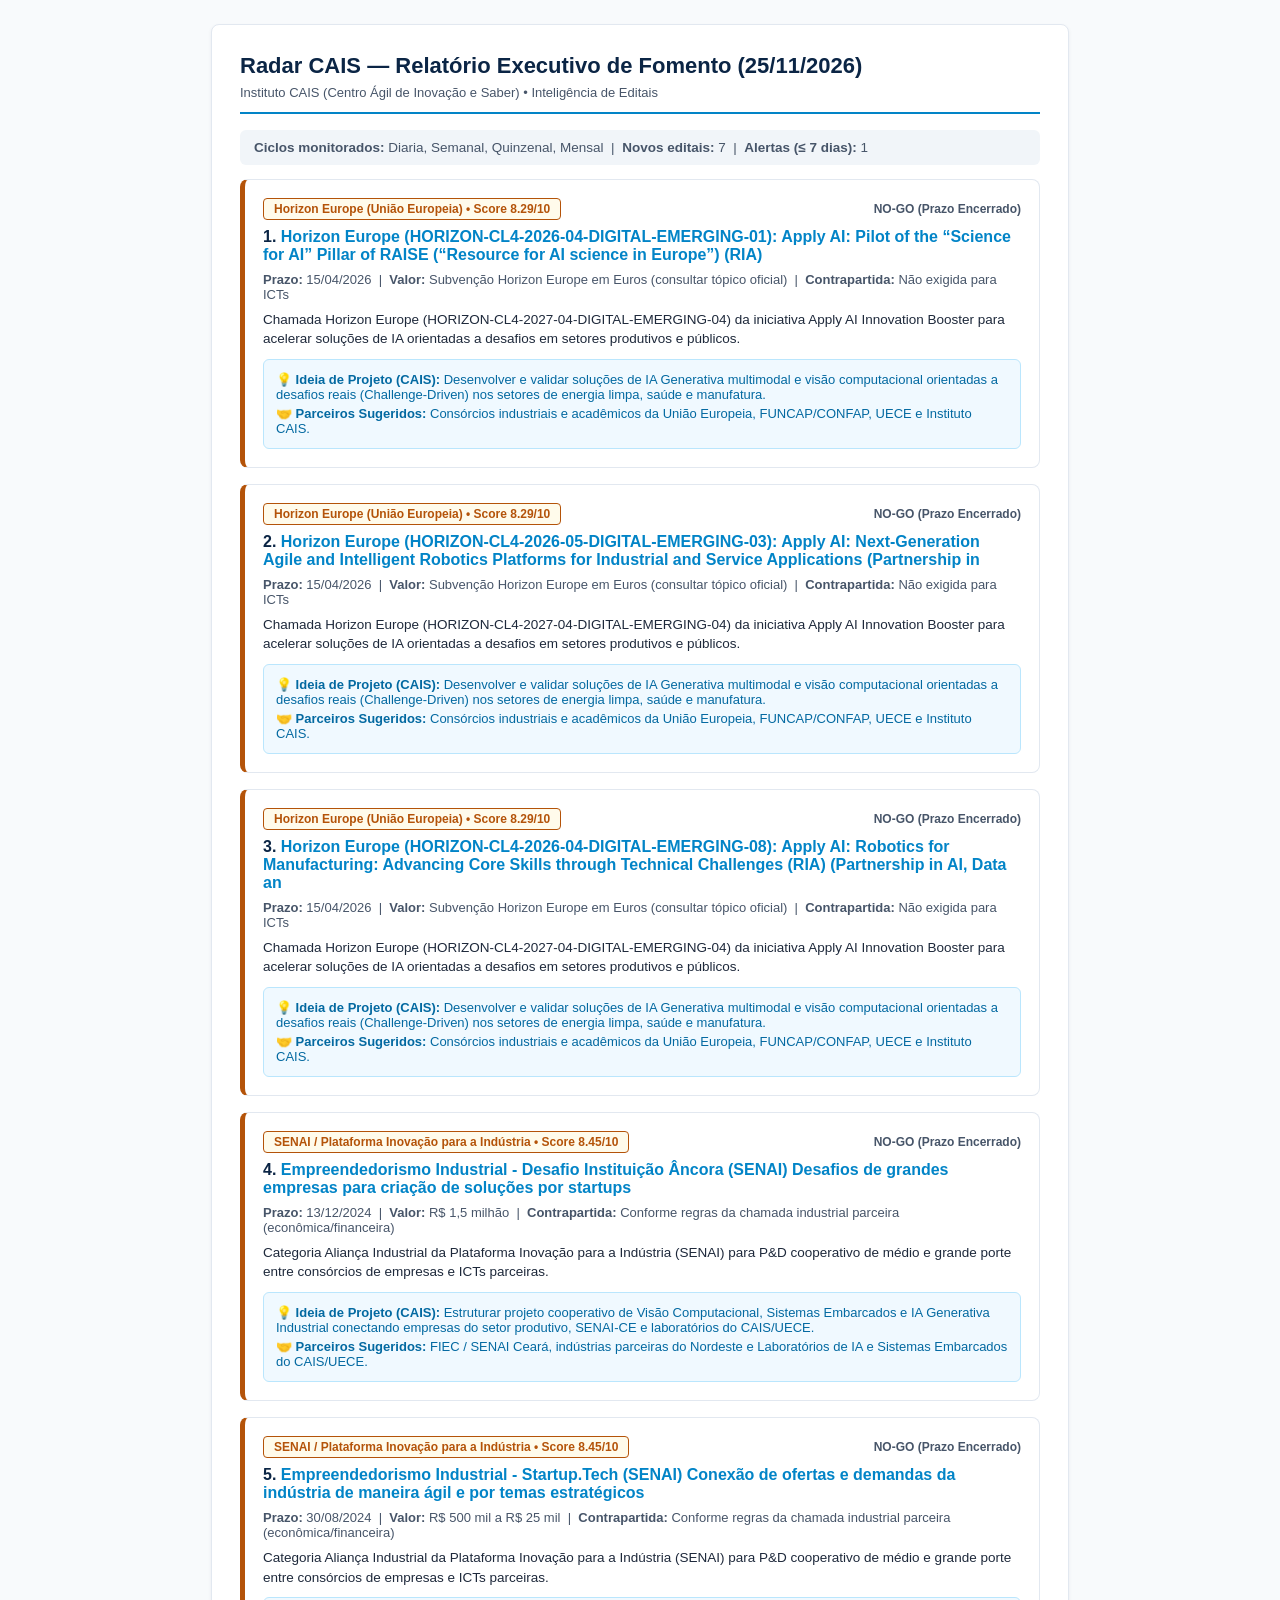
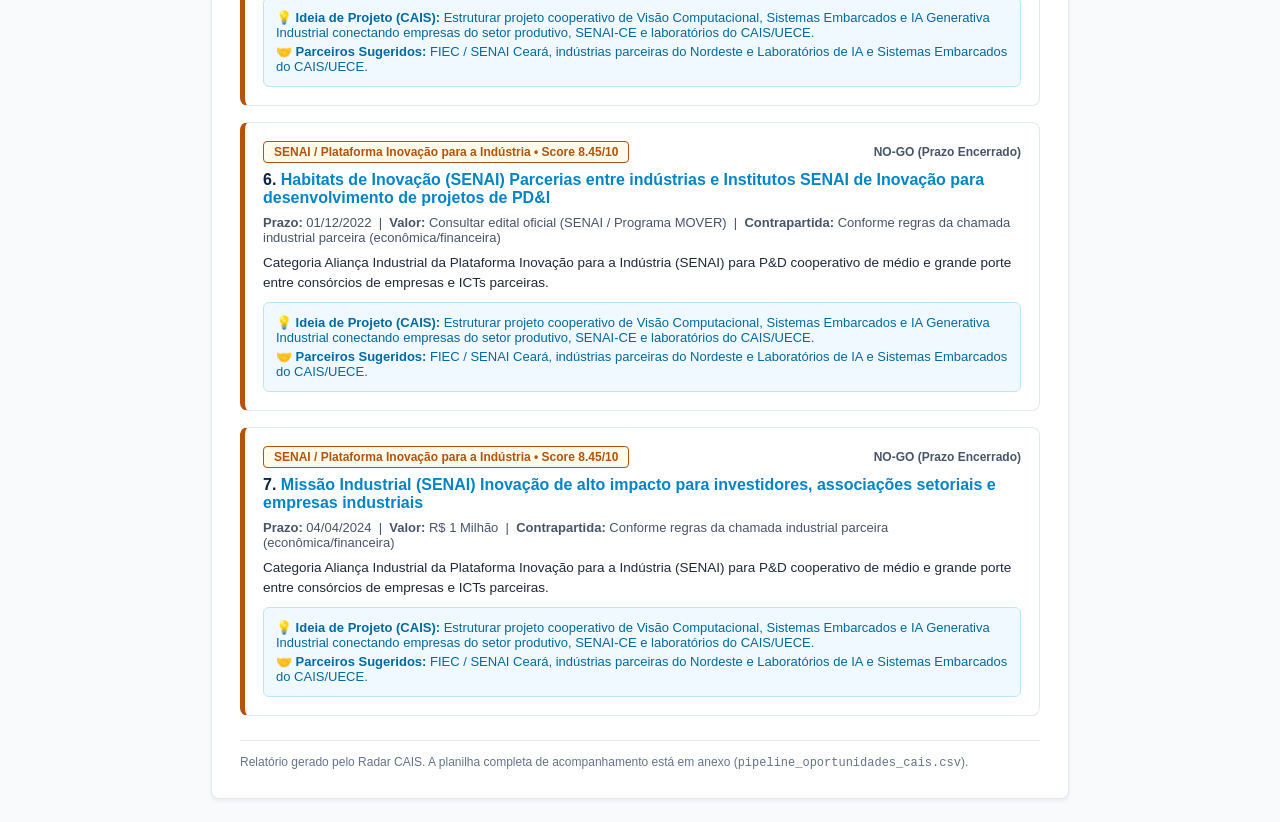
==== relatorio_ultimo_ciclo.html @ dd612413 "feat(radar-cais): plataforma auditada de inteligência de editais e fomento CAIS" ====
<!DOCTYPE html>
    <html lang="pt-BR">
    <head>
      <meta charset="utf-8">
      <title>Radar CAIS — Relatório de Inteligência</title>
    </head>
    <body style="font-family: 'Segoe UI', Arial, sans-serif; background-color:#F8FAFC; padding:24px; color:#1E293B; margin:0;">
      <div style="max-width:800px; margin:0 auto; background:#FFFFFF; padding:28px; border-radius:8px; border:1px solid #E2E8F0; box-shadow:0 2px 4px rgba(11,37,69,0.06);">
        <div style="border-bottom:2px solid #0284C7; padding-bottom:12px; margin-bottom:16px;">
          <h2 style="margin:0; color:#0B2545; font-size:22px;">
            Radar CAIS — Relatório Executivo de Fomento (25/11/2026)
          </h2>
          <p style="margin:6px 0 0 0; font-size:13px; color:#475569;">
            Instituto CAIS (Centro Ágil de Inovação e Saber) • Inteligência de Editais
          </p>
        </div>
        <p style="font-size:13.5px; color:#475569; background:#F1F5F9; padding:10px 14px; border-radius:6px;">
          <strong>Ciclos monitorados:</strong> Diaria, Semanal, Quinzenal, Mensal &nbsp;|&nbsp;
          <strong>Novos editais:</strong> 7 &nbsp;|&nbsp;
          <strong>Alertas (&le; 7 dias):</strong> 1
        </p>
        
            <div style="border:1px solid #E2E8F0; border-left:5px solid #B45309; border-radius:8px; padding:18px; margin-bottom:16px; background:#FFFFFF;">
              <div style="display:flex; justify-content:space-between; align-items:center; margin-bottom:8px;">
                <span style="background:#FFFBEB; color:#B45309; border:1px solid #B45309; padding:3px 10px; border-radius:4px; font-size:12px; font-weight:bold;">
                  Horizon Europe (União Europeia) • Score 8.29/10
                </span>
                <span style="font-size:12px; color:#475569; font-weight:bold;">
                  NO-GO (Prazo Encerrado)
                </span>
              </div>
              <h3 style="margin:8px 0; color:#0B2545; font-size:16px;">
                1. <a href="https://ec.europa.eu/info/funding-tenders/opportunities/portal/screen/opportunities/topic-details/horizon-cl4-2026-04-digital-emerging-01" style="color:#0284C7; text-decoration:none;">Horizon Europe (HORIZON-CL4-2026-04-DIGITAL-EMERGING-01): Apply AI: Pilot of the “Science for AI” Pillar of RAISE (“Resource for AI science in Europe”) (RIA)</a>
              </h3>
              <p style="margin:4px 0 8px 0; font-size:13px; color:#475569;">
                <strong>Prazo:</strong> 15/04/2026 &nbsp;|&nbsp;
                <strong>Valor:</strong> Subvenção Horizon Europe em Euros (consultar tópico oficial) &nbsp;|&nbsp;
                <strong>Contrapartida:</strong> Não exigida para ICTs
              </p>
              <p style="margin:8px 0; font-size:13.5px; color:#1E293B; line-height:1.45;">
                Chamada Horizon Europe (HORIZON-CL4-2027-04-DIGITAL-EMERGING-04) da iniciativa Apply AI Innovation Booster para acelerar soluções de IA orientadas a desafios em setores produtivos e públicos.
              </p>
              <div style="background:#F0F9FF; border:1px solid #BAE6FD; padding:12px; border-radius:6px; font-size:13px; color:#0369A1; margin-top:10px;">
                <div><strong>💡 Ideia de Projeto (CAIS):</strong> Desenvolver e validar soluções de IA Generativa multimodal e visão computacional orientadas a desafios reais (Challenge-Driven) nos setores de energia limpa, saúde e manufatura.</div>
                <div style="margin-top:4px;"><strong>🤝 Parceiros Sugeridos:</strong> Consórcios industriais e acadêmicos da União Europeia, FUNCAP/CONFAP, UECE e Instituto CAIS.</div>
              </div>
            </div>
            

            <div style="border:1px solid #E2E8F0; border-left:5px solid #B45309; border-radius:8px; padding:18px; margin-bottom:16px; background:#FFFFFF;">
              <div style="display:flex; justify-content:space-between; align-items:center; margin-bottom:8px;">
                <span style="background:#FFFBEB; color:#B45309; border:1px solid #B45309; padding:3px 10px; border-radius:4px; font-size:12px; font-weight:bold;">
                  Horizon Europe (União Europeia) • Score 8.29/10
                </span>
                <span style="font-size:12px; color:#475569; font-weight:bold;">
                  NO-GO (Prazo Encerrado)
                </span>
              </div>
              <h3 style="margin:8px 0; color:#0B2545; font-size:16px;">
                2. <a href="https://ec.europa.eu/info/funding-tenders/opportunities/portal/screen/opportunities/topic-details/horizon-cl4-2026-05-digital-emerging-03" style="color:#0284C7; text-decoration:none;">Horizon Europe (HORIZON-CL4-2026-05-DIGITAL-EMERGING-03): Apply AI: Next-Generation Agile and Intelligent Robotics Platforms for Industrial and Service Applications (Partnership in</a>
              </h3>
              <p style="margin:4px 0 8px 0; font-size:13px; color:#475569;">
                <strong>Prazo:</strong> 15/04/2026 &nbsp;|&nbsp;
                <strong>Valor:</strong> Subvenção Horizon Europe em Euros (consultar tópico oficial) &nbsp;|&nbsp;
                <strong>Contrapartida:</strong> Não exigida para ICTs
              </p>
              <p style="margin:8px 0; font-size:13.5px; color:#1E293B; line-height:1.45;">
                Chamada Horizon Europe (HORIZON-CL4-2027-04-DIGITAL-EMERGING-04) da iniciativa Apply AI Innovation Booster para acelerar soluções de IA orientadas a desafios em setores produtivos e públicos.
              </p>
              <div style="background:#F0F9FF; border:1px solid #BAE6FD; padding:12px; border-radius:6px; font-size:13px; color:#0369A1; margin-top:10px;">
                <div><strong>💡 Ideia de Projeto (CAIS):</strong> Desenvolver e validar soluções de IA Generativa multimodal e visão computacional orientadas a desafios reais (Challenge-Driven) nos setores de energia limpa, saúde e manufatura.</div>
                <div style="margin-top:4px;"><strong>🤝 Parceiros Sugeridos:</strong> Consórcios industriais e acadêmicos da União Europeia, FUNCAP/CONFAP, UECE e Instituto CAIS.</div>
              </div>
            </div>
            

            <div style="border:1px solid #E2E8F0; border-left:5px solid #B45309; border-radius:8px; padding:18px; margin-bottom:16px; background:#FFFFFF;">
              <div style="display:flex; justify-content:space-between; align-items:center; margin-bottom:8px;">
                <span style="background:#FFFBEB; color:#B45309; border:1px solid #B45309; padding:3px 10px; border-radius:4px; font-size:12px; font-weight:bold;">
                  Horizon Europe (União Europeia) • Score 8.29/10
                </span>
                <span style="font-size:12px; color:#475569; font-weight:bold;">
                  NO-GO (Prazo Encerrado)
                </span>
              </div>
              <h3 style="margin:8px 0; color:#0B2545; font-size:16px;">
                3. <a href="https://ec.europa.eu/info/funding-tenders/opportunities/portal/screen/opportunities/topic-details/horizon-cl4-2026-04-digital-emerging-08" style="color:#0284C7; text-decoration:none;">Horizon Europe (HORIZON-CL4-2026-04-DIGITAL-EMERGING-08): Apply AI: Robotics for Manufacturing: Advancing Core Skills through Technical Challenges (RIA) (Partnership in AI, Data an</a>
              </h3>
              <p style="margin:4px 0 8px 0; font-size:13px; color:#475569;">
                <strong>Prazo:</strong> 15/04/2026 &nbsp;|&nbsp;
                <strong>Valor:</strong> Subvenção Horizon Europe em Euros (consultar tópico oficial) &nbsp;|&nbsp;
                <strong>Contrapartida:</strong> Não exigida para ICTs
              </p>
              <p style="margin:8px 0; font-size:13.5px; color:#1E293B; line-height:1.45;">
                Chamada Horizon Europe (HORIZON-CL4-2027-04-DIGITAL-EMERGING-04) da iniciativa Apply AI Innovation Booster para acelerar soluções de IA orientadas a desafios em setores produtivos e públicos.
              </p>
              <div style="background:#F0F9FF; border:1px solid #BAE6FD; padding:12px; border-radius:6px; font-size:13px; color:#0369A1; margin-top:10px;">
                <div><strong>💡 Ideia de Projeto (CAIS):</strong> Desenvolver e validar soluções de IA Generativa multimodal e visão computacional orientadas a desafios reais (Challenge-Driven) nos setores de energia limpa, saúde e manufatura.</div>
                <div style="margin-top:4px;"><strong>🤝 Parceiros Sugeridos:</strong> Consórcios industriais e acadêmicos da União Europeia, FUNCAP/CONFAP, UECE e Instituto CAIS.</div>
              </div>
            </div>
            

            <div style="border:1px solid #E2E8F0; border-left:5px solid #B45309; border-radius:8px; padding:18px; margin-bottom:16px; background:#FFFFFF;">
              <div style="display:flex; justify-content:space-between; align-items:center; margin-bottom:8px;">
                <span style="background:#FFFBEB; color:#B45309; border:1px solid #B45309; padding:3px 10px; border-radius:4px; font-size:12px; font-weight:bold;">
                  SENAI / Plataforma Inovação para a Indústria • Score 8.45/10
                </span>
                <span style="font-size:12px; color:#475569; font-weight:bold;">
                  NO-GO (Prazo Encerrado)
                </span>
              </div>
              <h3 style="margin:8px 0; color:#0B2545; font-size:16px;">
                4. <a href="https://www.portaldaindustria.com.br/canais/plataforma-inovacao-para-industria/categoria/empreendedorismo-industrial-desafio-instituicao/" style="color:#0284C7; text-decoration:none;">Empreendedorismo Industrial - Desafio Instituição Âncora (SENAI) Desafios de grandes empresas para criação de soluções por startups</a>
              </h3>
              <p style="margin:4px 0 8px 0; font-size:13px; color:#475569;">
                <strong>Prazo:</strong> 13/12/2024 &nbsp;|&nbsp;
                <strong>Valor:</strong> R$ 1,5 milhão &nbsp;|&nbsp;
                <strong>Contrapartida:</strong> Conforme regras da chamada industrial parceira (econômica/financeira)
              </p>
              <p style="margin:8px 0; font-size:13.5px; color:#1E293B; line-height:1.45;">
                Categoria Aliança Industrial da Plataforma Inovação para a Indústria (SENAI) para P&amp;D cooperativo de médio e grande porte entre consórcios de empresas e ICTs parceiras.
              </p>
              <div style="background:#F0F9FF; border:1px solid #BAE6FD; padding:12px; border-radius:6px; font-size:13px; color:#0369A1; margin-top:10px;">
                <div><strong>💡 Ideia de Projeto (CAIS):</strong> Estruturar projeto cooperativo de Visão Computacional, Sistemas Embarcados e IA Generativa Industrial conectando empresas do setor produtivo, SENAI-CE e laboratórios do CAIS/UECE.</div>
                <div style="margin-top:4px;"><strong>🤝 Parceiros Sugeridos:</strong> FIEC / SENAI Ceará, indústrias parceiras do Nordeste e Laboratórios de IA e Sistemas Embarcados do CAIS/UECE.</div>
              </div>
            </div>
            

            <div style="border:1px solid #E2E8F0; border-left:5px solid #B45309; border-radius:8px; padding:18px; margin-bottom:16px; background:#FFFFFF;">
              <div style="display:flex; justify-content:space-between; align-items:center; margin-bottom:8px;">
                <span style="background:#FFFBEB; color:#B45309; border:1px solid #B45309; padding:3px 10px; border-radius:4px; font-size:12px; font-weight:bold;">
                  SENAI / Plataforma Inovação para a Indústria • Score 8.45/10
                </span>
                <span style="font-size:12px; color:#475569; font-weight:bold;">
                  NO-GO (Prazo Encerrado)
                </span>
              </div>
              <h3 style="margin:8px 0; color:#0B2545; font-size:16px;">
                5. <a href="https://www.portaldaindustria.com.br/canais/plataforma-inovacao-para-industria/categoria/empreendedorismo-industrial-startuptech/" style="color:#0284C7; text-decoration:none;">Empreendedorismo Industrial - Startup.Tech (SENAI) Conexão de ofertas e demandas da indústria de maneira ágil e por temas estratégicos</a>
              </h3>
              <p style="margin:4px 0 8px 0; font-size:13px; color:#475569;">
                <strong>Prazo:</strong> 30/08/2024 &nbsp;|&nbsp;
                <strong>Valor:</strong> R$ 500 mil a R$ 25 mil &nbsp;|&nbsp;
                <strong>Contrapartida:</strong> Conforme regras da chamada industrial parceira (econômica/financeira)
              </p>
              <p style="margin:8px 0; font-size:13.5px; color:#1E293B; line-height:1.45;">
                Categoria Aliança Industrial da Plataforma Inovação para a Indústria (SENAI) para P&amp;D cooperativo de médio e grande porte entre consórcios de empresas e ICTs parceiras.
              </p>
              <div style="background:#F0F9FF; border:1px solid #BAE6FD; padding:12px; border-radius:6px; font-size:13px; color:#0369A1; margin-top:10px;">
                <div><strong>💡 Ideia de Projeto (CAIS):</strong> Estruturar projeto cooperativo de Visão Computacional, Sistemas Embarcados e IA Generativa Industrial conectando empresas do setor produtivo, SENAI-CE e laboratórios do CAIS/UECE.</div>
                <div style="margin-top:4px;"><strong>🤝 Parceiros Sugeridos:</strong> FIEC / SENAI Ceará, indústrias parceiras do Nordeste e Laboratórios de IA e Sistemas Embarcados do CAIS/UECE.</div>
              </div>
            </div>
            

            <div style="border:1px solid #E2E8F0; border-left:5px solid #B45309; border-radius:8px; padding:18px; margin-bottom:16px; background:#FFFFFF;">
              <div style="display:flex; justify-content:space-between; align-items:center; margin-bottom:8px;">
                <span style="background:#FFFBEB; color:#B45309; border:1px solid #B45309; padding:3px 10px; border-radius:4px; font-size:12px; font-weight:bold;">
                  SENAI / Plataforma Inovação para a Indústria • Score 8.45/10
                </span>
                <span style="font-size:12px; color:#475569; font-weight:bold;">
                  NO-GO (Prazo Encerrado)
                </span>
              </div>
              <h3 style="margin:8px 0; color:#0B2545; font-size:16px;">
                6. <a href="https://www.portaldaindustria.com.br/canais/plataforma-inovacao-para-industria/categoria/habitats-de-inovacao/" style="color:#0284C7; text-decoration:none;">Habitats de Inovação (SENAI) Parcerias entre indústrias e Institutos SENAI de Inovação para desenvolvimento de projetos de PD&amp;I</a>
              </h3>
              <p style="margin:4px 0 8px 0; font-size:13px; color:#475569;">
                <strong>Prazo:</strong> 01/12/2022 &nbsp;|&nbsp;
                <strong>Valor:</strong> Consultar edital oficial (SENAI / Programa MOVER) &nbsp;|&nbsp;
                <strong>Contrapartida:</strong> Conforme regras da chamada industrial parceira (econômica/financeira)
              </p>
              <p style="margin:8px 0; font-size:13.5px; color:#1E293B; line-height:1.45;">
                Categoria Aliança Industrial da Plataforma Inovação para a Indústria (SENAI) para P&amp;D cooperativo de médio e grande porte entre consórcios de empresas e ICTs parceiras.
              </p>
              <div style="background:#F0F9FF; border:1px solid #BAE6FD; padding:12px; border-radius:6px; font-size:13px; color:#0369A1; margin-top:10px;">
                <div><strong>💡 Ideia de Projeto (CAIS):</strong> Estruturar projeto cooperativo de Visão Computacional, Sistemas Embarcados e IA Generativa Industrial conectando empresas do setor produtivo, SENAI-CE e laboratórios do CAIS/UECE.</div>
                <div style="margin-top:4px;"><strong>🤝 Parceiros Sugeridos:</strong> FIEC / SENAI Ceará, indústrias parceiras do Nordeste e Laboratórios de IA e Sistemas Embarcados do CAIS/UECE.</div>
              </div>
            </div>
            

            <div style="border:1px solid #E2E8F0; border-left:5px solid #B45309; border-radius:8px; padding:18px; margin-bottom:16px; background:#FFFFFF;">
              <div style="display:flex; justify-content:space-between; align-items:center; margin-bottom:8px;">
                <span style="background:#FFFBEB; color:#B45309; border:1px solid #B45309; padding:3px 10px; border-radius:4px; font-size:12px; font-weight:bold;">
                  SENAI / Plataforma Inovação para a Indústria • Score 8.45/10
                </span>
                <span style="font-size:12px; color:#475569; font-weight:bold;">
                  NO-GO (Prazo Encerrado)
                </span>
              </div>
              <h3 style="margin:8px 0; color:#0B2545; font-size:16px;">
                7. <a href="https://www.portaldaindustria.com.br/canais/plataforma-inovacao-para-industria/categoria/missao-industrial/" style="color:#0284C7; text-decoration:none;">Missão Industrial (SENAI) Inovação de alto impacto para investidores, associações setoriais e empresas industriais</a>
              </h3>
              <p style="margin:4px 0 8px 0; font-size:13px; color:#475569;">
                <strong>Prazo:</strong> 04/04/2024 &nbsp;|&nbsp;
                <strong>Valor:</strong> R$ 1 Milhão &nbsp;|&nbsp;
                <strong>Contrapartida:</strong> Conforme regras da chamada industrial parceira (econômica/financeira)
              </p>
              <p style="margin:8px 0; font-size:13.5px; color:#1E293B; line-height:1.45;">
                Categoria Aliança Industrial da Plataforma Inovação para a Indústria (SENAI) para P&amp;D cooperativo de médio e grande porte entre consórcios de empresas e ICTs parceiras.
              </p>
              <div style="background:#F0F9FF; border:1px solid #BAE6FD; padding:12px; border-radius:6px; font-size:13px; color:#0369A1; margin-top:10px;">
                <div><strong>💡 Ideia de Projeto (CAIS):</strong> Estruturar projeto cooperativo de Visão Computacional, Sistemas Embarcados e IA Generativa Industrial conectando empresas do setor produtivo, SENAI-CE e laboratórios do CAIS/UECE.</div>
                <div style="margin-top:4px;"><strong>🤝 Parceiros Sugeridos:</strong> FIEC / SENAI Ceará, indústrias parceiras do Nordeste e Laboratórios de IA e Sistemas Embarcados do CAIS/UECE.</div>
              </div>
            </div>
            
        <div style="font-size:12px; color:#64748B; border-top:1px solid #E2E8F0; padding-top:14px; margin-top:24px;">
          Relatório gerado pelo Radar CAIS. A planilha completa de acompanhamento está em anexo (<code>pipeline_oportunidades_cais.csv</code>).
        </div>
      </div>
    </body>
    </html>
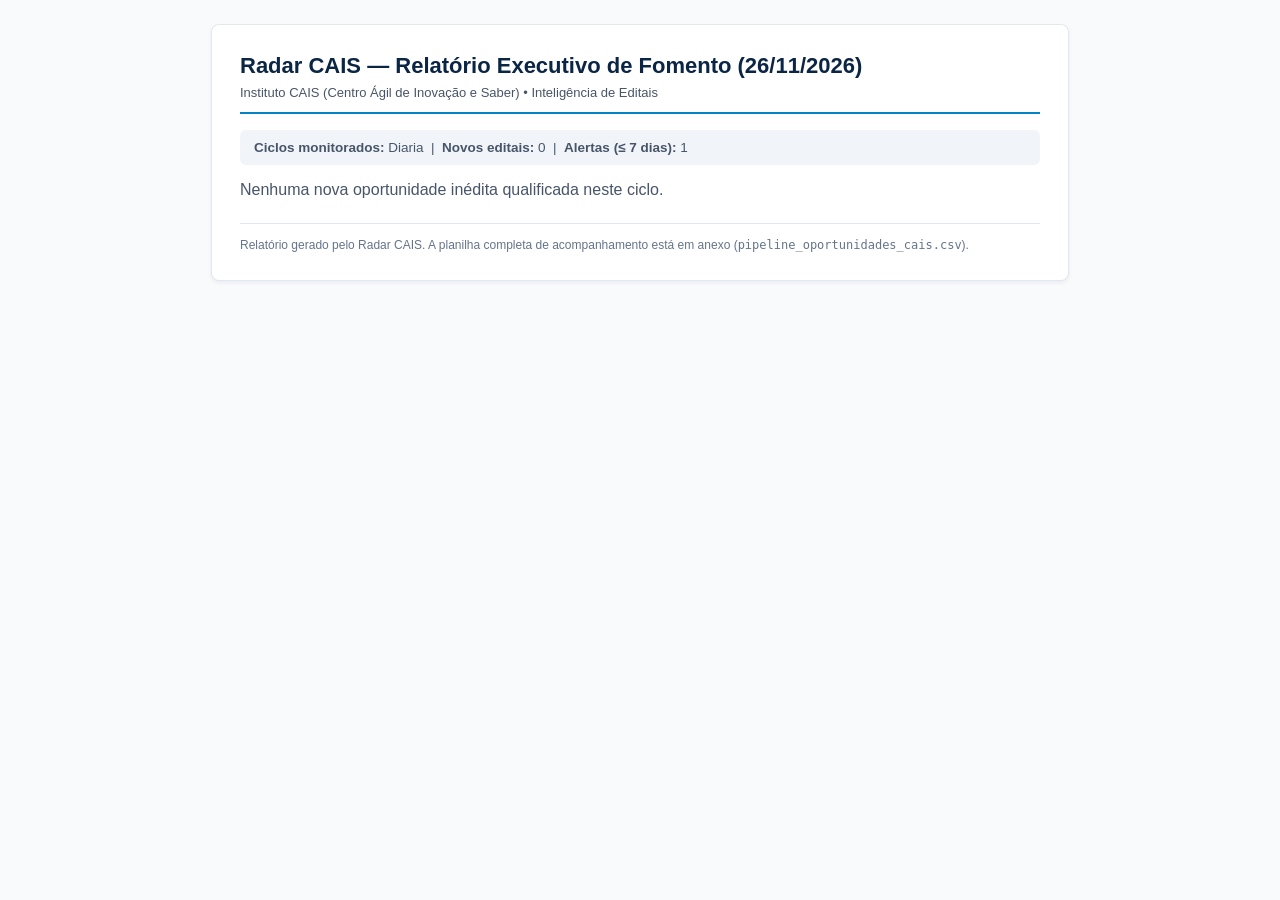
==== commit ca0a77d9: "chore(radar): atualização automática de editais [skip ci]" ====
--- a/relatorio_ultimo_ciclo.html
+++ b/relatorio_ultimo_ciclo.html
@@ -1,218 +1,30 @@
-
-    <!DOCTYPE html>
-    <html lang="pt-BR">
-    <head>
-      <meta charset="utf-8">
-      <title>Radar CAIS — Relatório de Inteligência</title>
-    </head>
-    <body style="font-family: 'Segoe UI', Arial, sans-serif; background-color:#F8FAFC; padding:24px; color:#1E293B; margin:0;">
-      <div style="max-width:800px; margin:0 auto; background:#FFFFFF; padding:28px; border-radius:8px; border:1px solid #E2E8F0; box-shadow:0 2px 4px rgba(11,37,69,0.06);">
-        <div style="border-bottom:2px solid #0284C7; padding-bottom:12px; margin-bottom:16px;">
-          <h2 style="margin:0; color:#0B2545; font-size:22px;">
-            Radar CAIS — Relatório Executivo de Fomento (25/11/2026)
-          </h2>
-          <p style="margin:6px 0 0 0; font-size:13px; color:#475569;">
-            Instituto CAIS (Centro Ágil de Inovação e Saber) • Inteligência de Editais
-          </p>
-        </div>
-        <p style="font-size:13.5px; color:#475569; background:#F1F5F9; padding:10px 14px; border-radius:6px;">
-          <strong>Ciclos monitorados:</strong> Diaria, Semanal, Quinzenal, Mensal &nbsp;|&nbsp;
-          <strong>Novos editais:</strong> 7 &nbsp;|&nbsp;
-          <strong>Alertas (&le; 7 dias):</strong> 1
-        </p>
-        
-            <div style="border:1px solid #E2E8F0; border-left:5px solid #B45309; border-radius:8px; padding:18px; margin-bottom:16px; background:#FFFFFF;">
-              <div style="display:flex; justify-content:space-between; align-items:center; margin-bottom:8px;">
-                <span style="background:#FFFBEB; color:#B45309; border:1px solid #B45309; padding:3px 10px; border-radius:4px; font-size:12px; font-weight:bold;">
-                  Horizon Europe (União Europeia) • Score 8.29/10
-                </span>
-                <span style="font-size:12px; color:#475569; font-weight:bold;">
-                  NO-GO (Prazo Encerrado)
-                </span>
-              </div>
-              <h3 style="margin:8px 0; color:#0B2545; font-size:16px;">
-                1. <a href="https://ec.europa.eu/info/funding-tenders/opportunities/portal/screen/opportunities/topic-details/horizon-cl4-2026-04-digital-emerging-01" style="color:#0284C7; text-decoration:none;">Horizon Europe (HORIZON-CL4-2026-04-DIGITAL-EMERGING-01): Apply AI: Pilot of the “Science for AI” Pillar of RAISE (“Resource for AI science in Europe”) (RIA)</a>
-              </h3>
-              <p style="margin:4px 0 8px 0; font-size:13px; color:#475569;">
-                <strong>Prazo:</strong> 15/04/2026 &nbsp;|&nbsp;
-                <strong>Valor:</strong> Subvenção Horizon Europe em Euros (consultar tópico oficial) &nbsp;|&nbsp;
-                <strong>Contrapartida:</strong> Não exigida para ICTs
-              </p>
-              <p style="margin:8px 0; font-size:13.5px; color:#1E293B; line-height:1.45;">
-                Chamada Horizon Europe (HORIZON-CL4-2027-04-DIGITAL-EMERGING-04) da iniciativa Apply AI Innovation Booster para acelerar soluções de IA orientadas a desafios em setores produtivos e públicos.
-              </p>
-              <div style="background:#F0F9FF; border:1px solid #BAE6FD; padding:12px; border-radius:6px; font-size:13px; color:#0369A1; margin-top:10px;">
-                <div><strong>💡 Ideia de Projeto (CAIS):</strong> Desenvolver e validar soluções de IA Generativa multimodal e visão computacional orientadas a desafios reais (Challenge-Driven) nos setores de energia limpa, saúde e manufatura.</div>
-                <div style="margin-top:4px;"><strong>🤝 Parceiros Sugeridos:</strong> Consórcios industriais e acadêmicos da União Europeia, FUNCAP/CONFAP, UECE e Instituto CAIS.</div>
-              </div>
-            </div>
-            
-
-            <div style="border:1px solid #E2E8F0; border-left:5px solid #B45309; border-radius:8px; padding:18px; margin-bottom:16px; background:#FFFFFF;">
-              <div style="display:flex; justify-content:space-between; align-items:center; margin-bottom:8px;">
-                <span style="background:#FFFBEB; color:#B45309; border:1px solid #B45309; padding:3px 10px; border-radius:4px; font-size:12px; font-weight:bold;">
-                  Horizon Europe (União Europeia) • Score 8.29/10
-                </span>
-                <span style="font-size:12px; color:#475569; font-weight:bold;">
-                  NO-GO (Prazo Encerrado)
-                </span>
-              </div>
-              <h3 style="margin:8px 0; color:#0B2545; font-size:16px;">
-                2. <a href="https://ec.europa.eu/info/funding-tenders/opportunities/portal/screen/opportunities/topic-details/horizon-cl4-2026-05-digital-emerging-03" style="color:#0284C7; text-decoration:none;">Horizon Europe (HORIZON-CL4-2026-05-DIGITAL-EMERGING-03): Apply AI: Next-Generation Agile and Intelligent Robotics Platforms for Industrial and Service Applications (Partnership in</a>
-              </h3>
-              <p style="margin:4px 0 8px 0; font-size:13px; color:#475569;">
-                <strong>Prazo:</strong> 15/04/2026 &nbsp;|&nbsp;
-                <strong>Valor:</strong> Subvenção Horizon Europe em Euros (consultar tópico oficial) &nbsp;|&nbsp;
-                <strong>Contrapartida:</strong> Não exigida para ICTs
-              </p>
-              <p style="margin:8px 0; font-size:13.5px; color:#1E293B; line-height:1.45;">
-                Chamada Horizon Europe (HORIZON-CL4-2027-04-DIGITAL-EMERGING-04) da iniciativa Apply AI Innovation Booster para acelerar soluções de IA orientadas a desafios em setores produtivos e públicos.
-              </p>
-              <div style="background:#F0F9FF; border:1px solid #BAE6FD; padding:12px; border-radius:6px; font-size:13px; color:#0369A1; margin-top:10px;">
-                <div><strong>💡 Ideia de Projeto (CAIS):</strong> Desenvolver e validar soluções de IA Generativa multimodal e visão computacional orientadas a desafios reais (Challenge-Driven) nos setores de energia limpa, saúde e manufatura.</div>
-                <div style="margin-top:4px;"><strong>🤝 Parceiros Sugeridos:</strong> Consórcios industriais e acadêmicos da União Europeia, FUNCAP/CONFAP, UECE e Instituto CAIS.</div>
-              </div>
-            </div>
-            
-
-            <div style="border:1px solid #E2E8F0; border-left:5px solid #B45309; border-radius:8px; padding:18px; margin-bottom:16px; background:#FFFFFF;">
-              <div style="display:flex; justify-content:space-between; align-items:center; margin-bottom:8px;">
-                <span style="background:#FFFBEB; color:#B45309; border:1px solid #B45309; padding:3px 10px; border-radius:4px; font-size:12px; font-weight:bold;">
-                  Horizon Europe (União Europeia) • Score 8.29/10
-                </span>
-                <span style="font-size:12px; color:#475569; font-weight:bold;">
-                  NO-GO (Prazo Encerrado)
-                </span>
-              </div>
-              <h3 style="margin:8px 0; color:#0B2545; font-size:16px;">
-                3. <a href="https://ec.europa.eu/info/funding-tenders/opportunities/portal/screen/opportunities/topic-details/horizon-cl4-2026-04-digital-emerging-08" style="color:#0284C7; text-decoration:none;">Horizon Europe (HORIZON-CL4-2026-04-DIGITAL-EMERGING-08): Apply AI: Robotics for Manufacturing: Advancing Core Skills through Technical Challenges (RIA) (Partnership in AI, Data an</a>
-              </h3>
-              <p style="margin:4px 0 8px 0; font-size:13px; color:#475569;">
-                <strong>Prazo:</strong> 15/04/2026 &nbsp;|&nbsp;
-                <strong>Valor:</strong> Subvenção Horizon Europe em Euros (consultar tópico oficial) &nbsp;|&nbsp;
-                <strong>Contrapartida:</strong> Não exigida para ICTs
-              </p>
-              <p style="margin:8px 0; font-size:13.5px; color:#1E293B; line-height:1.45;">
-                Chamada Horizon Europe (HORIZON-CL4-2027-04-DIGITAL-EMERGING-04) da iniciativa Apply AI Innovation Booster para acelerar soluções de IA orientadas a desafios em setores produtivos e públicos.
-              </p>
-              <div style="background:#F0F9FF; border:1px solid #BAE6FD; padding:12px; border-radius:6px; font-size:13px; color:#0369A1; margin-top:10px;">
-                <div><strong>💡 Ideia de Projeto (CAIS):</strong> Desenvolver e validar soluções de IA Generativa multimodal e visão computacional orientadas a desafios reais (Challenge-Driven) nos setores de energia limpa, saúde e manufatura.</div>
-                <div style="margin-top:4px;"><strong>🤝 Parceiros Sugeridos:</strong> Consórcios industriais e acadêmicos da União Europeia, FUNCAP/CONFAP, UECE e Instituto CAIS.</div>
-              </div>
-            </div>
-            
-
-            <div style="border:1px solid #E2E8F0; border-left:5px solid #B45309; border-radius:8px; padding:18px; margin-bottom:16px; background:#FFFFFF;">
-              <div style="display:flex; justify-content:space-between; align-items:center; margin-bottom:8px;">
-                <span style="background:#FFFBEB; color:#B45309; border:1px solid #B45309; padding:3px 10px; border-radius:4px; font-size:12px; font-weight:bold;">
-                  SENAI / Plataforma Inovação para a Indústria • Score 8.45/10
-                </span>
-                <span style="font-size:12px; color:#475569; font-weight:bold;">
-                  NO-GO (Prazo Encerrado)
-                </span>
-              </div>
-              <h3 style="margin:8px 0; color:#0B2545; font-size:16px;">
-                4. <a href="https://www.portaldaindustria.com.br/canais/plataforma-inovacao-para-industria/categoria/empreendedorismo-industrial-desafio-instituicao/" style="color:#0284C7; text-decoration:none;">Empreendedorismo Industrial - Desafio Instituição Âncora (SENAI) Desafios de grandes empresas para criação de soluções por startups</a>
-              </h3>
-              <p style="margin:4px 0 8px 0; font-size:13px; color:#475569;">
-                <strong>Prazo:</strong> 13/12/2024 &nbsp;|&nbsp;
-                <strong>Valor:</strong> R$ 1,5 milhão &nbsp;|&nbsp;
-                <strong>Contrapartida:</strong> Conforme regras da chamada industrial parceira (econômica/financeira)
-              </p>
-              <p style="margin:8px 0; font-size:13.5px; color:#1E293B; line-height:1.45;">
-                Categoria Aliança Industrial da Plataforma Inovação para a Indústria (SENAI) para P&amp;D cooperativo de médio e grande porte entre consórcios de empresas e ICTs parceiras.
-              </p>
-              <div style="background:#F0F9FF; border:1px solid #BAE6FD; padding:12px; border-radius:6px; font-size:13px; color:#0369A1; margin-top:10px;">
-                <div><strong>💡 Ideia de Projeto (CAIS):</strong> Estruturar projeto cooperativo de Visão Computacional, Sistemas Embarcados e IA Generativa Industrial conectando empresas do setor produtivo, SENAI-CE e laboratórios do CAIS/UECE.</div>
-                <div style="margin-top:4px;"><strong>🤝 Parceiros Sugeridos:</strong> FIEC / SENAI Ceará, indústrias parceiras do Nordeste e Laboratórios de IA e Sistemas Embarcados do CAIS/UECE.</div>
-              </div>
-            </div>
-            
-
-            <div style="border:1px solid #E2E8F0; border-left:5px solid #B45309; border-radius:8px; padding:18px; margin-bottom:16px; background:#FFFFFF;">
-              <div style="display:flex; justify-content:space-between; align-items:center; margin-bottom:8px;">
-                <span style="background:#FFFBEB; color:#B45309; border:1px solid #B45309; padding:3px 10px; border-radius:4px; font-size:12px; font-weight:bold;">
-                  SENAI / Plataforma Inovação para a Indústria • Score 8.45/10
-                </span>
-                <span style="font-size:12px; color:#475569; font-weight:bold;">
-                  NO-GO (Prazo Encerrado)
-                </span>
-              </div>
-              <h3 style="margin:8px 0; color:#0B2545; font-size:16px;">
-                5. <a href="https://www.portaldaindustria.com.br/canais/plataforma-inovacao-para-industria/categoria/empreendedorismo-industrial-startuptech/" style="color:#0284C7; text-decoration:none;">Empreendedorismo Industrial - Startup.Tech (SENAI) Conexão de ofertas e demandas da indústria de maneira ágil e por temas estratégicos</a>
-              </h3>
-              <p style="margin:4px 0 8px 0; font-size:13px; color:#475569;">
-                <strong>Prazo:</strong> 30/08/2024 &nbsp;|&nbsp;
-                <strong>Valor:</strong> R$ 500 mil a R$ 25 mil &nbsp;|&nbsp;
-                <strong>Contrapartida:</strong> Conforme regras da chamada industrial parceira (econômica/financeira)
-              </p>
-              <p style="margin:8px 0; font-size:13.5px; color:#1E293B; line-height:1.45;">
-                Categoria Aliança Industrial da Plataforma Inovação para a Indústria (SENAI) para P&amp;D cooperativo de médio e grande porte entre consórcios de empresas e ICTs parceiras.
-              </p>
-              <div style="background:#F0F9FF; border:1px solid #BAE6FD; padding:12px; border-radius:6px; font-size:13px; color:#0369A1; margin-top:10px;">
-                <div><strong>💡 Ideia de Projeto (CAIS):</strong> Estruturar projeto cooperativo de Visão Computacional, Sistemas Embarcados e IA Generativa Industrial conectando empresas do setor produtivo, SENAI-CE e laboratórios do CAIS/UECE.</div>
-                <div style="margin-top:4px;"><strong>🤝 Parceiros Sugeridos:</strong> FIEC / SENAI Ceará, indústrias parceiras do Nordeste e Laboratórios de IA e Sistemas Embarcados do CAIS/UECE.</div>
-              </div>
-            </div>
-            
-
-            <div style="border:1px solid #E2E8F0; border-left:5px solid #B45309; border-radius:8px; padding:18px; margin-bottom:16px; background:#FFFFFF;">
-              <div style="display:flex; justify-content:space-between; align-items:center; margin-bottom:8px;">
-                <span style="background:#FFFBEB; color:#B45309; border:1px solid #B45309; padding:3px 10px; border-radius:4px; font-size:12px; font-weight:bold;">
-                  SENAI / Plataforma Inovação para a Indústria • Score 8.45/10
-                </span>
-                <span style="font-size:12px; color:#475569; font-weight:bold;">
-                  NO-GO (Prazo Encerrado)
-                </span>
-              </div>
-              <h3 style="margin:8px 0; color:#0B2545; font-size:16px;">
-                6. <a href="https://www.portaldaindustria.com.br/canais/plataforma-inovacao-para-industria/categoria/habitats-de-inovacao/" style="color:#0284C7; text-decoration:none;">Habitats de Inovação (SENAI) Parcerias entre indústrias e Institutos SENAI de Inovação para desenvolvimento de projetos de PD&amp;I</a>
-              </h3>
-              <p style="margin:4px 0 8px 0; font-size:13px; color:#475569;">
-                <strong>Prazo:</strong> 01/12/2022 &nbsp;|&nbsp;
-                <strong>Valor:</strong> Consultar edital oficial (SENAI / Programa MOVER) &nbsp;|&nbsp;
-                <strong>Contrapartida:</strong> Conforme regras da chamada industrial parceira (econômica/financeira)
-              </p>
-              <p style="margin:8px 0; font-size:13.5px; color:#1E293B; line-height:1.45;">
-                Categoria Aliança Industrial da Plataforma Inovação para a Indústria (SENAI) para P&amp;D cooperativo de médio e grande porte entre consórcios de empresas e ICTs parceiras.
-              </p>
-              <div style="background:#F0F9FF; border:1px solid #BAE6FD; padding:12px; border-radius:6px; font-size:13px; color:#0369A1; margin-top:10px;">
-                <div><strong>💡 Ideia de Projeto (CAIS):</strong> Estruturar projeto cooperativo de Visão Computacional, Sistemas Embarcados e IA Generativa Industrial conectando empresas do setor produtivo, SENAI-CE e laboratórios do CAIS/UECE.</div>
-                <div style="margin-top:4px;"><strong>🤝 Parceiros Sugeridos:</strong> FIEC / SENAI Ceará, indústrias parceiras do Nordeste e Laboratórios de IA e Sistemas Embarcados do CAIS/UECE.</div>
-              </div>
-            </div>
-            
-
-            <div style="border:1px solid #E2E8F0; border-left:5px solid #B45309; border-radius:8px; padding:18px; margin-bottom:16px; background:#FFFFFF;">
-              <div style="display:flex; justify-content:space-between; align-items:center; margin-bottom:8px;">
-                <span style="background:#FFFBEB; color:#B45309; border:1px solid #B45309; padding:3px 10px; border-radius:4px; font-size:12px; font-weight:bold;">
-                  SENAI / Plataforma Inovação para a Indústria • Score 8.45/10
-                </span>
-                <span style="font-size:12px; color:#475569; font-weight:bold;">
-                  NO-GO (Prazo Encerrado)
-                </span>
-              </div>
-              <h3 style="margin:8px 0; color:#0B2545; font-size:16px;">
-                7. <a href="https://www.portaldaindustria.com.br/canais/plataforma-inovacao-para-industria/categoria/missao-industrial/" style="color:#0284C7; text-decoration:none;">Missão Industrial (SENAI) Inovação de alto impacto para investidores, associações setoriais e empresas industriais</a>
-              </h3>
-              <p style="margin:4px 0 8px 0; font-size:13px; color:#475569;">
-                <strong>Prazo:</strong> 04/04/2024 &nbsp;|&nbsp;
-                <strong>Valor:</strong> R$ 1 Milhão &nbsp;|&nbsp;
-                <strong>Contrapartida:</strong> Conforme regras da chamada industrial parceira (econômica/financeira)
-              </p>
-              <p style="margin:8px 0; font-size:13.5px; color:#1E293B; line-height:1.45;">
-                Categoria Aliança Industrial da Plataforma Inovação para a Indústria (SENAI) para P&amp;D cooperativo de médio e grande porte entre consórcios de empresas e ICTs parceiras.
-              </p>
-              <div style="background:#F0F9FF; border:1px solid #BAE6FD; padding:12px; border-radius:6px; font-size:13px; color:#0369A1; margin-top:10px;">
-                <div><strong>💡 Ideia de Projeto (CAIS):</strong> Estruturar projeto cooperativo de Visão Computacional, Sistemas Embarcados e IA Generativa Industrial conectando empresas do setor produtivo, SENAI-CE e laboratórios do CAIS/UECE.</div>
-                <div style="margin-top:4px;"><strong>🤝 Parceiros Sugeridos:</strong> FIEC / SENAI Ceará, indústrias parceiras do Nordeste e Laboratórios de IA e Sistemas Embarcados do CAIS/UECE.</div>
-              </div>
-            </div>
-            
-        <div style="font-size:12px; color:#64748B; border-top:1px solid #E2E8F0; padding-top:14px; margin-top:24px;">
-          Relatório gerado pelo Radar CAIS. A planilha completa de acompanhamento está em anexo (<code>pipeline_oportunidades_cais.csv</code>).
-        </div>
-      </div>
-    </body>
-    </html>
+
+    <!DOCTYPE html>
+    <html lang="pt-BR">
+    <head>
+      <meta charset="utf-8">
+      <title>Radar CAIS — Relatório de Inteligência</title>
+    </head>
+    <body style="font-family: 'Segoe UI', Arial, sans-serif; background-color:#F8FAFC; padding:24px; color:#1E293B; margin:0;">
+      <div style="max-width:800px; margin:0 auto; background:#FFFFFF; padding:28px; border-radius:8px; border:1px solid #E2E8F0; box-shadow:0 2px 4px rgba(11,37,69,0.06);">
+        <div style="border-bottom:2px solid #0284C7; padding-bottom:12px; margin-bottom:16px;">
+          <h2 style="margin:0; color:#0B2545; font-size:22px;">
+            Radar CAIS — Relatório Executivo de Fomento (26/11/2026)
+          </h2>
+          <p style="margin:6px 0 0 0; font-size:13px; color:#475569;">
+            Instituto CAIS (Centro Ágil de Inovação e Saber) • Inteligência de Editais
+          </p>
+        </div>
+        <p style="font-size:13.5px; color:#475569; background:#F1F5F9; padding:10px 14px; border-radius:6px;">
+          <strong>Ciclos monitorados:</strong> Diaria &nbsp;|&nbsp;
+          <strong>Novos editais:</strong> 0 &nbsp;|&nbsp;
+          <strong>Alertas (&le; 7 dias):</strong> 1
+        </p>
+        <p style='color:#475569;'>Nenhuma nova oportunidade inédita qualificada neste ciclo.</p>
+        <div style="font-size:12px; color:#64748B; border-top:1px solid #E2E8F0; padding-top:14px; margin-top:24px;">
+          Relatório gerado pelo Radar CAIS. A planilha completa de acompanhamento está em anexo (<code>pipeline_oportunidades_cais.csv</code>).
+        </div>
+      </div>
+    </body>
+    </html>
     
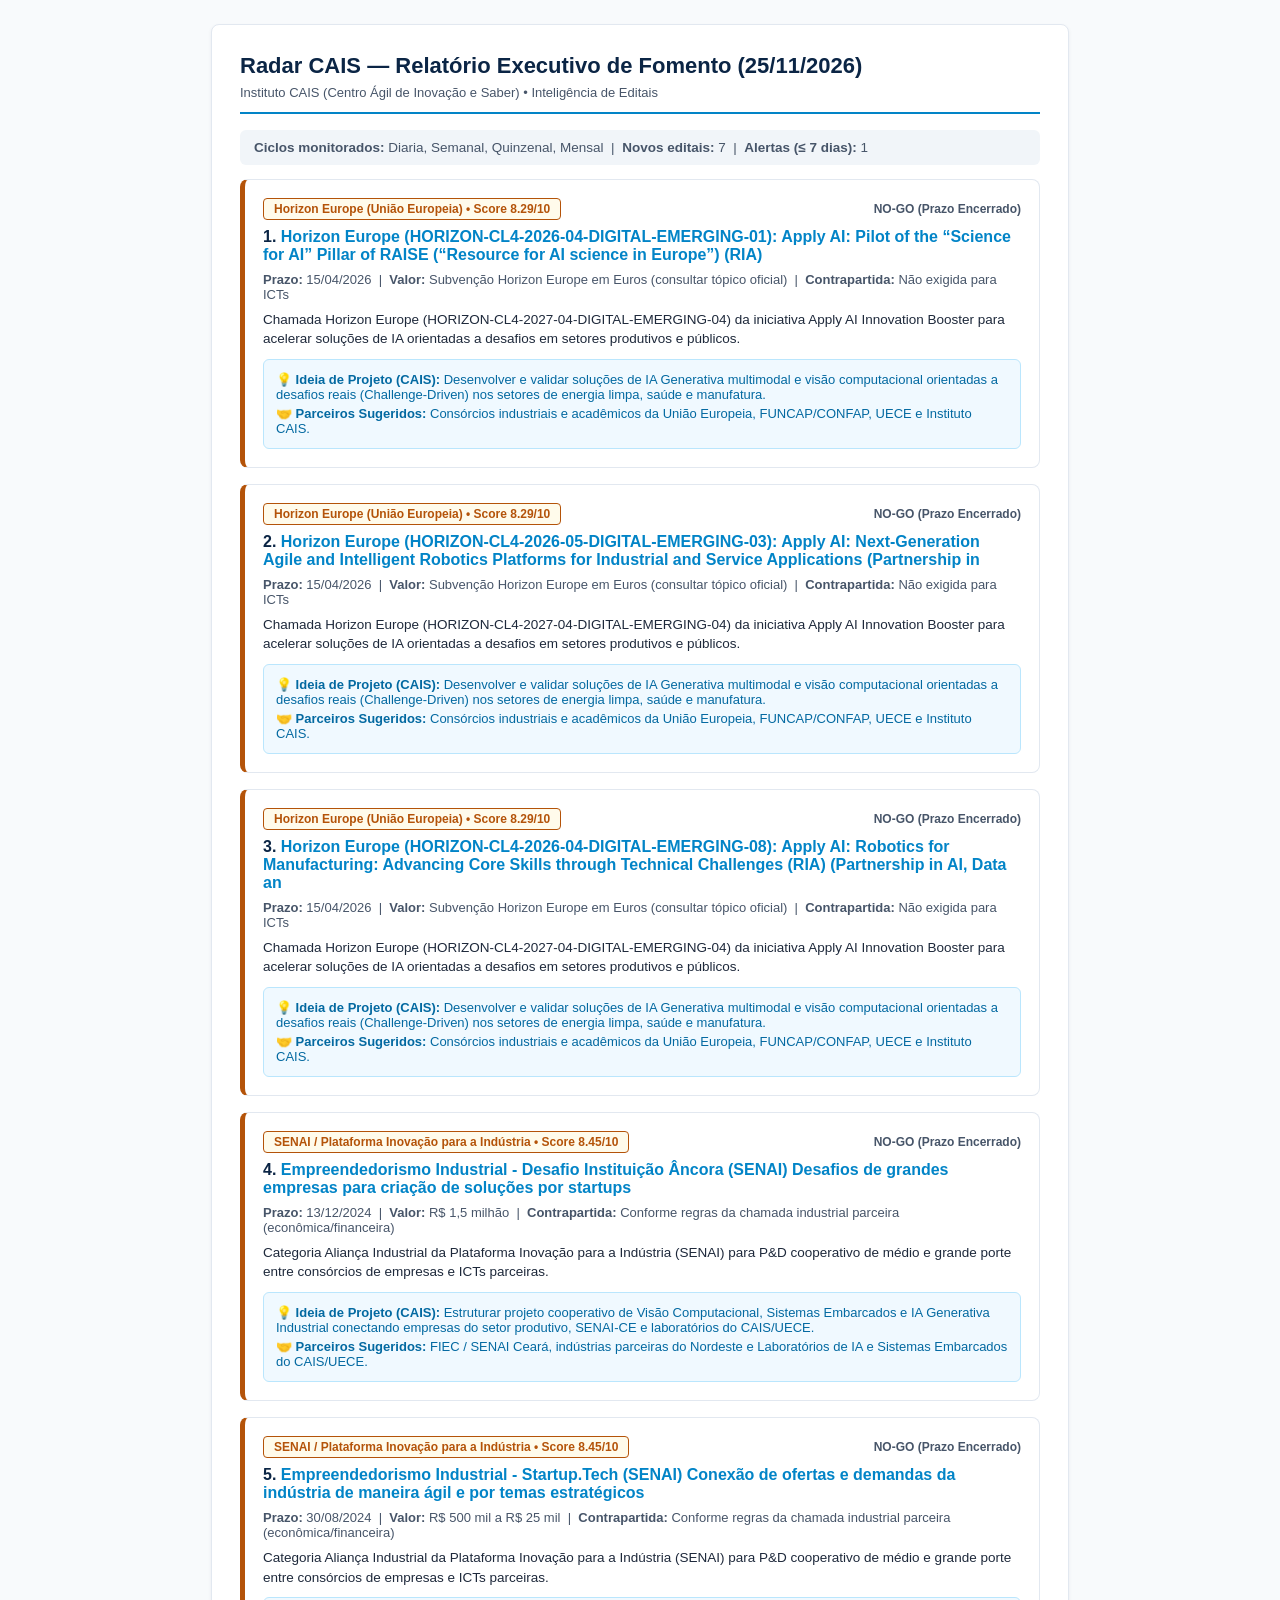
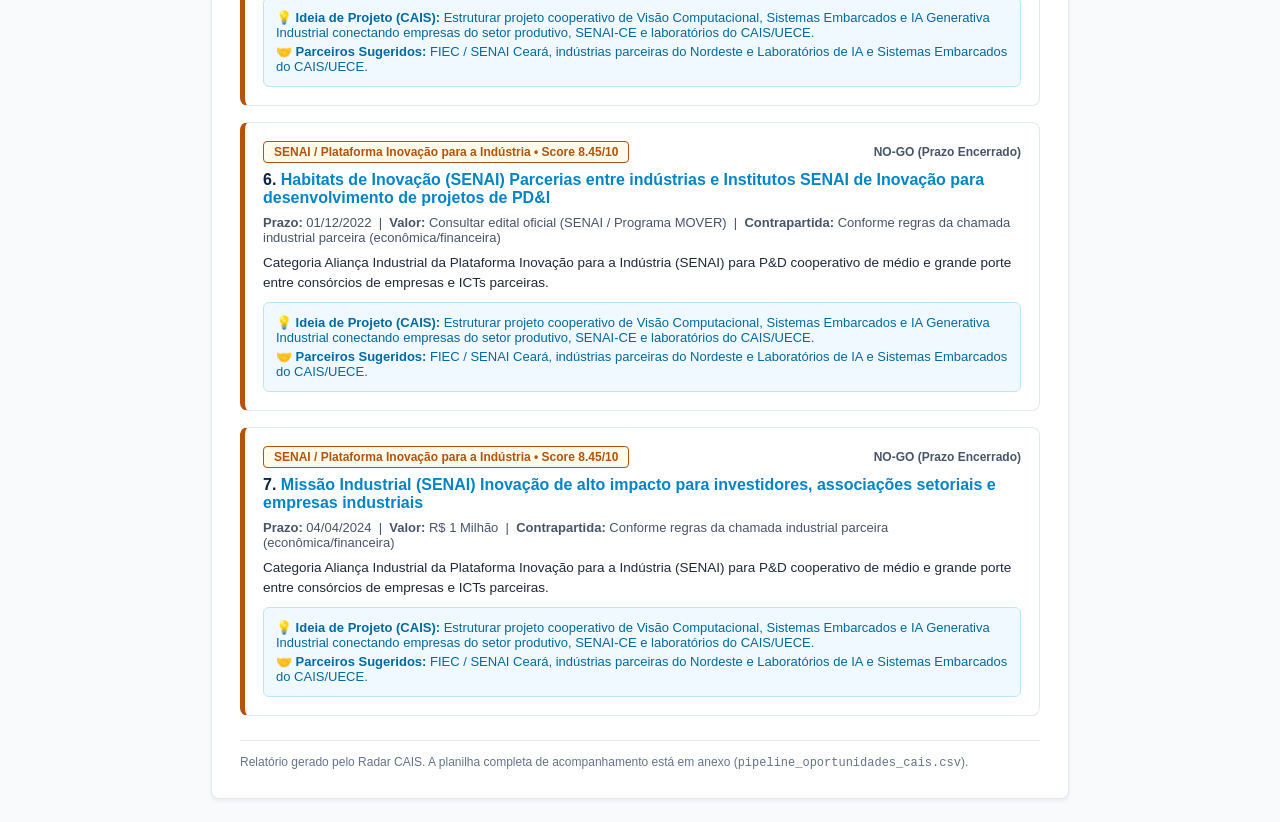
==== commit 3fff2c13: "feat(radar-cais): plataforma auditada de inteligência de editais e fomento CAIS" ====
--- a/relatorio_ultimo_ciclo.html
+++ b/relatorio_ultimo_ciclo.html
@@ -1,30 +1,218 @@
-
-    <!DOCTYPE html>
-    <html lang="pt-BR">
-    <head>
-      <meta charset="utf-8">
-      <title>Radar CAIS — Relatório de Inteligência</title>
-    </head>
-    <body style="font-family: 'Segoe UI', Arial, sans-serif; background-color:#F8FAFC; padding:24px; color:#1E293B; margin:0;">
-      <div style="max-width:800px; margin:0 auto; background:#FFFFFF; padding:28px; border-radius:8px; border:1px solid #E2E8F0; box-shadow:0 2px 4px rgba(11,37,69,0.06);">
-        <div style="border-bottom:2px solid #0284C7; padding-bottom:12px; margin-bottom:16px;">
-          <h2 style="margin:0; color:#0B2545; font-size:22px;">
-            Radar CAIS — Relatório Executivo de Fomento (26/11/2026)
-          </h2>
-          <p style="margin:6px 0 0 0; font-size:13px; color:#475569;">
-            Instituto CAIS (Centro Ágil de Inovação e Saber) • Inteligência de Editais
-          </p>
-        </div>
-        <p style="font-size:13.5px; color:#475569; background:#F1F5F9; padding:10px 14px; border-radius:6px;">
-          <strong>Ciclos monitorados:</strong> Diaria &nbsp;|&nbsp;
-          <strong>Novos editais:</strong> 0 &nbsp;|&nbsp;
-          <strong>Alertas (&le; 7 dias):</strong> 1
-        </p>
-        <p style='color:#475569;'>Nenhuma nova oportunidade inédita qualificada neste ciclo.</p>
-        <div style="font-size:12px; color:#64748B; border-top:1px solid #E2E8F0; padding-top:14px; margin-top:24px;">
-          Relatório gerado pelo Radar CAIS. A planilha completa de acompanhamento está em anexo (<code>pipeline_oportunidades_cais.csv</code>).
-        </div>
-      </div>
-    </body>
-    </html>
+
+    <!DOCTYPE html>
+    <html lang="pt-BR">
+    <head>
+      <meta charset="utf-8">
+      <title>Radar CAIS — Relatório de Inteligência</title>
+    </head>
+    <body style="font-family: 'Segoe UI', Arial, sans-serif; background-color:#F8FAFC; padding:24px; color:#1E293B; margin:0;">
+      <div style="max-width:800px; margin:0 auto; background:#FFFFFF; padding:28px; border-radius:8px; border:1px solid #E2E8F0; box-shadow:0 2px 4px rgba(11,37,69,0.06);">
+        <div style="border-bottom:2px solid #0284C7; padding-bottom:12px; margin-bottom:16px;">
+          <h2 style="margin:0; color:#0B2545; font-size:22px;">
+            Radar CAIS — Relatório Executivo de Fomento (25/11/2026)
+          </h2>
+          <p style="margin:6px 0 0 0; font-size:13px; color:#475569;">
+            Instituto CAIS (Centro Ágil de Inovação e Saber) • Inteligência de Editais
+          </p>
+        </div>
+        <p style="font-size:13.5px; color:#475569; background:#F1F5F9; padding:10px 14px; border-radius:6px;">
+          <strong>Ciclos monitorados:</strong> Diaria, Semanal, Quinzenal, Mensal &nbsp;|&nbsp;
+          <strong>Novos editais:</strong> 7 &nbsp;|&nbsp;
+          <strong>Alertas (&le; 7 dias):</strong> 1
+        </p>
+        
+            <div style="border:1px solid #E2E8F0; border-left:5px solid #B45309; border-radius:8px; padding:18px; margin-bottom:16px; background:#FFFFFF;">
+              <div style="display:flex; justify-content:space-between; align-items:center; margin-bottom:8px;">
+                <span style="background:#FFFBEB; color:#B45309; border:1px solid #B45309; padding:3px 10px; border-radius:4px; font-size:12px; font-weight:bold;">
+                  Horizon Europe (União Europeia) • Score 8.29/10
+                </span>
+                <span style="font-size:12px; color:#475569; font-weight:bold;">
+                  NO-GO (Prazo Encerrado)
+                </span>
+              </div>
+              <h3 style="margin:8px 0; color:#0B2545; font-size:16px;">
+                1. <a href="https://ec.europa.eu/info/funding-tenders/opportunities/portal/screen/opportunities/topic-details/horizon-cl4-2026-04-digital-emerging-01" style="color:#0284C7; text-decoration:none;">Horizon Europe (HORIZON-CL4-2026-04-DIGITAL-EMERGING-01): Apply AI: Pilot of the “Science for AI” Pillar of RAISE (“Resource for AI science in Europe”) (RIA)</a>
+              </h3>
+              <p style="margin:4px 0 8px 0; font-size:13px; color:#475569;">
+                <strong>Prazo:</strong> 15/04/2026 &nbsp;|&nbsp;
+                <strong>Valor:</strong> Subvenção Horizon Europe em Euros (consultar tópico oficial) &nbsp;|&nbsp;
+                <strong>Contrapartida:</strong> Não exigida para ICTs
+              </p>
+              <p style="margin:8px 0; font-size:13.5px; color:#1E293B; line-height:1.45;">
+                Chamada Horizon Europe (HORIZON-CL4-2027-04-DIGITAL-EMERGING-04) da iniciativa Apply AI Innovation Booster para acelerar soluções de IA orientadas a desafios em setores produtivos e públicos.
+              </p>
+              <div style="background:#F0F9FF; border:1px solid #BAE6FD; padding:12px; border-radius:6px; font-size:13px; color:#0369A1; margin-top:10px;">
+                <div><strong>💡 Ideia de Projeto (CAIS):</strong> Desenvolver e validar soluções de IA Generativa multimodal e visão computacional orientadas a desafios reais (Challenge-Driven) nos setores de energia limpa, saúde e manufatura.</div>
+                <div style="margin-top:4px;"><strong>🤝 Parceiros Sugeridos:</strong> Consórcios industriais e acadêmicos da União Europeia, FUNCAP/CONFAP, UECE e Instituto CAIS.</div>
+              </div>
+            </div>
+            
+
+            <div style="border:1px solid #E2E8F0; border-left:5px solid #B45309; border-radius:8px; padding:18px; margin-bottom:16px; background:#FFFFFF;">
+              <div style="display:flex; justify-content:space-between; align-items:center; margin-bottom:8px;">
+                <span style="background:#FFFBEB; color:#B45309; border:1px solid #B45309; padding:3px 10px; border-radius:4px; font-size:12px; font-weight:bold;">
+                  Horizon Europe (União Europeia) • Score 8.29/10
+                </span>
+                <span style="font-size:12px; color:#475569; font-weight:bold;">
+                  NO-GO (Prazo Encerrado)
+                </span>
+              </div>
+              <h3 style="margin:8px 0; color:#0B2545; font-size:16px;">
+                2. <a href="https://ec.europa.eu/info/funding-tenders/opportunities/portal/screen/opportunities/topic-details/horizon-cl4-2026-05-digital-emerging-03" style="color:#0284C7; text-decoration:none;">Horizon Europe (HORIZON-CL4-2026-05-DIGITAL-EMERGING-03): Apply AI: Next-Generation Agile and Intelligent Robotics Platforms for Industrial and Service Applications (Partnership in</a>
+              </h3>
+              <p style="margin:4px 0 8px 0; font-size:13px; color:#475569;">
+                <strong>Prazo:</strong> 15/04/2026 &nbsp;|&nbsp;
+                <strong>Valor:</strong> Subvenção Horizon Europe em Euros (consultar tópico oficial) &nbsp;|&nbsp;
+                <strong>Contrapartida:</strong> Não exigida para ICTs
+              </p>
+              <p style="margin:8px 0; font-size:13.5px; color:#1E293B; line-height:1.45;">
+                Chamada Horizon Europe (HORIZON-CL4-2027-04-DIGITAL-EMERGING-04) da iniciativa Apply AI Innovation Booster para acelerar soluções de IA orientadas a desafios em setores produtivos e públicos.
+              </p>
+              <div style="background:#F0F9FF; border:1px solid #BAE6FD; padding:12px; border-radius:6px; font-size:13px; color:#0369A1; margin-top:10px;">
+                <div><strong>💡 Ideia de Projeto (CAIS):</strong> Desenvolver e validar soluções de IA Generativa multimodal e visão computacional orientadas a desafios reais (Challenge-Driven) nos setores de energia limpa, saúde e manufatura.</div>
+                <div style="margin-top:4px;"><strong>🤝 Parceiros Sugeridos:</strong> Consórcios industriais e acadêmicos da União Europeia, FUNCAP/CONFAP, UECE e Instituto CAIS.</div>
+              </div>
+            </div>
+            
+
+            <div style="border:1px solid #E2E8F0; border-left:5px solid #B45309; border-radius:8px; padding:18px; margin-bottom:16px; background:#FFFFFF;">
+              <div style="display:flex; justify-content:space-between; align-items:center; margin-bottom:8px;">
+                <span style="background:#FFFBEB; color:#B45309; border:1px solid #B45309; padding:3px 10px; border-radius:4px; font-size:12px; font-weight:bold;">
+                  Horizon Europe (União Europeia) • Score 8.29/10
+                </span>
+                <span style="font-size:12px; color:#475569; font-weight:bold;">
+                  NO-GO (Prazo Encerrado)
+                </span>
+              </div>
+              <h3 style="margin:8px 0; color:#0B2545; font-size:16px;">
+                3. <a href="https://ec.europa.eu/info/funding-tenders/opportunities/portal/screen/opportunities/topic-details/horizon-cl4-2026-04-digital-emerging-08" style="color:#0284C7; text-decoration:none;">Horizon Europe (HORIZON-CL4-2026-04-DIGITAL-EMERGING-08): Apply AI: Robotics for Manufacturing: Advancing Core Skills through Technical Challenges (RIA) (Partnership in AI, Data an</a>
+              </h3>
+              <p style="margin:4px 0 8px 0; font-size:13px; color:#475569;">
+                <strong>Prazo:</strong> 15/04/2026 &nbsp;|&nbsp;
+                <strong>Valor:</strong> Subvenção Horizon Europe em Euros (consultar tópico oficial) &nbsp;|&nbsp;
+                <strong>Contrapartida:</strong> Não exigida para ICTs
+              </p>
+              <p style="margin:8px 0; font-size:13.5px; color:#1E293B; line-height:1.45;">
+                Chamada Horizon Europe (HORIZON-CL4-2027-04-DIGITAL-EMERGING-04) da iniciativa Apply AI Innovation Booster para acelerar soluções de IA orientadas a desafios em setores produtivos e públicos.
+              </p>
+              <div style="background:#F0F9FF; border:1px solid #BAE6FD; padding:12px; border-radius:6px; font-size:13px; color:#0369A1; margin-top:10px;">
+                <div><strong>💡 Ideia de Projeto (CAIS):</strong> Desenvolver e validar soluções de IA Generativa multimodal e visão computacional orientadas a desafios reais (Challenge-Driven) nos setores de energia limpa, saúde e manufatura.</div>
+                <div style="margin-top:4px;"><strong>🤝 Parceiros Sugeridos:</strong> Consórcios industriais e acadêmicos da União Europeia, FUNCAP/CONFAP, UECE e Instituto CAIS.</div>
+              </div>
+            </div>
+            
+
+            <div style="border:1px solid #E2E8F0; border-left:5px solid #B45309; border-radius:8px; padding:18px; margin-bottom:16px; background:#FFFFFF;">
+              <div style="display:flex; justify-content:space-between; align-items:center; margin-bottom:8px;">
+                <span style="background:#FFFBEB; color:#B45309; border:1px solid #B45309; padding:3px 10px; border-radius:4px; font-size:12px; font-weight:bold;">
+                  SENAI / Plataforma Inovação para a Indústria • Score 8.45/10
+                </span>
+                <span style="font-size:12px; color:#475569; font-weight:bold;">
+                  NO-GO (Prazo Encerrado)
+                </span>
+              </div>
+              <h3 style="margin:8px 0; color:#0B2545; font-size:16px;">
+                4. <a href="https://www.portaldaindustria.com.br/canais/plataforma-inovacao-para-industria/categoria/empreendedorismo-industrial-desafio-instituicao/" style="color:#0284C7; text-decoration:none;">Empreendedorismo Industrial - Desafio Instituição Âncora (SENAI) Desafios de grandes empresas para criação de soluções por startups</a>
+              </h3>
+              <p style="margin:4px 0 8px 0; font-size:13px; color:#475569;">
+                <strong>Prazo:</strong> 13/12/2024 &nbsp;|&nbsp;
+                <strong>Valor:</strong> R$ 1,5 milhão &nbsp;|&nbsp;
+                <strong>Contrapartida:</strong> Conforme regras da chamada industrial parceira (econômica/financeira)
+              </p>
+              <p style="margin:8px 0; font-size:13.5px; color:#1E293B; line-height:1.45;">
+                Categoria Aliança Industrial da Plataforma Inovação para a Indústria (SENAI) para P&amp;D cooperativo de médio e grande porte entre consórcios de empresas e ICTs parceiras.
+              </p>
+              <div style="background:#F0F9FF; border:1px solid #BAE6FD; padding:12px; border-radius:6px; font-size:13px; color:#0369A1; margin-top:10px;">
+                <div><strong>💡 Ideia de Projeto (CAIS):</strong> Estruturar projeto cooperativo de Visão Computacional, Sistemas Embarcados e IA Generativa Industrial conectando empresas do setor produtivo, SENAI-CE e laboratórios do CAIS/UECE.</div>
+                <div style="margin-top:4px;"><strong>🤝 Parceiros Sugeridos:</strong> FIEC / SENAI Ceará, indústrias parceiras do Nordeste e Laboratórios de IA e Sistemas Embarcados do CAIS/UECE.</div>
+              </div>
+            </div>
+            
+
+            <div style="border:1px solid #E2E8F0; border-left:5px solid #B45309; border-radius:8px; padding:18px; margin-bottom:16px; background:#FFFFFF;">
+              <div style="display:flex; justify-content:space-between; align-items:center; margin-bottom:8px;">
+                <span style="background:#FFFBEB; color:#B45309; border:1px solid #B45309; padding:3px 10px; border-radius:4px; font-size:12px; font-weight:bold;">
+                  SENAI / Plataforma Inovação para a Indústria • Score 8.45/10
+                </span>
+                <span style="font-size:12px; color:#475569; font-weight:bold;">
+                  NO-GO (Prazo Encerrado)
+                </span>
+              </div>
+              <h3 style="margin:8px 0; color:#0B2545; font-size:16px;">
+                5. <a href="https://www.portaldaindustria.com.br/canais/plataforma-inovacao-para-industria/categoria/empreendedorismo-industrial-startuptech/" style="color:#0284C7; text-decoration:none;">Empreendedorismo Industrial - Startup.Tech (SENAI) Conexão de ofertas e demandas da indústria de maneira ágil e por temas estratégicos</a>
+              </h3>
+              <p style="margin:4px 0 8px 0; font-size:13px; color:#475569;">
+                <strong>Prazo:</strong> 30/08/2024 &nbsp;|&nbsp;
+                <strong>Valor:</strong> R$ 500 mil a R$ 25 mil &nbsp;|&nbsp;
+                <strong>Contrapartida:</strong> Conforme regras da chamada industrial parceira (econômica/financeira)
+              </p>
+              <p style="margin:8px 0; font-size:13.5px; color:#1E293B; line-height:1.45;">
+                Categoria Aliança Industrial da Plataforma Inovação para a Indústria (SENAI) para P&amp;D cooperativo de médio e grande porte entre consórcios de empresas e ICTs parceiras.
+              </p>
+              <div style="background:#F0F9FF; border:1px solid #BAE6FD; padding:12px; border-radius:6px; font-size:13px; color:#0369A1; margin-top:10px;">
+                <div><strong>💡 Ideia de Projeto (CAIS):</strong> Estruturar projeto cooperativo de Visão Computacional, Sistemas Embarcados e IA Generativa Industrial conectando empresas do setor produtivo, SENAI-CE e laboratórios do CAIS/UECE.</div>
+                <div style="margin-top:4px;"><strong>🤝 Parceiros Sugeridos:</strong> FIEC / SENAI Ceará, indústrias parceiras do Nordeste e Laboratórios de IA e Sistemas Embarcados do CAIS/UECE.</div>
+              </div>
+            </div>
+            
+
+            <div style="border:1px solid #E2E8F0; border-left:5px solid #B45309; border-radius:8px; padding:18px; margin-bottom:16px; background:#FFFFFF;">
+              <div style="display:flex; justify-content:space-between; align-items:center; margin-bottom:8px;">
+                <span style="background:#FFFBEB; color:#B45309; border:1px solid #B45309; padding:3px 10px; border-radius:4px; font-size:12px; font-weight:bold;">
+                  SENAI / Plataforma Inovação para a Indústria • Score 8.45/10
+                </span>
+                <span style="font-size:12px; color:#475569; font-weight:bold;">
+                  NO-GO (Prazo Encerrado)
+                </span>
+              </div>
+              <h3 style="margin:8px 0; color:#0B2545; font-size:16px;">
+                6. <a href="https://www.portaldaindustria.com.br/canais/plataforma-inovacao-para-industria/categoria/habitats-de-inovacao/" style="color:#0284C7; text-decoration:none;">Habitats de Inovação (SENAI) Parcerias entre indústrias e Institutos SENAI de Inovação para desenvolvimento de projetos de PD&amp;I</a>
+              </h3>
+              <p style="margin:4px 0 8px 0; font-size:13px; color:#475569;">
+                <strong>Prazo:</strong> 01/12/2022 &nbsp;|&nbsp;
+                <strong>Valor:</strong> Consultar edital oficial (SENAI / Programa MOVER) &nbsp;|&nbsp;
+                <strong>Contrapartida:</strong> Conforme regras da chamada industrial parceira (econômica/financeira)
+              </p>
+              <p style="margin:8px 0; font-size:13.5px; color:#1E293B; line-height:1.45;">
+                Categoria Aliança Industrial da Plataforma Inovação para a Indústria (SENAI) para P&amp;D cooperativo de médio e grande porte entre consórcios de empresas e ICTs parceiras.
+              </p>
+              <div style="background:#F0F9FF; border:1px solid #BAE6FD; padding:12px; border-radius:6px; font-size:13px; color:#0369A1; margin-top:10px;">
+                <div><strong>💡 Ideia de Projeto (CAIS):</strong> Estruturar projeto cooperativo de Visão Computacional, Sistemas Embarcados e IA Generativa Industrial conectando empresas do setor produtivo, SENAI-CE e laboratórios do CAIS/UECE.</div>
+                <div style="margin-top:4px;"><strong>🤝 Parceiros Sugeridos:</strong> FIEC / SENAI Ceará, indústrias parceiras do Nordeste e Laboratórios de IA e Sistemas Embarcados do CAIS/UECE.</div>
+              </div>
+            </div>
+            
+
+            <div style="border:1px solid #E2E8F0; border-left:5px solid #B45309; border-radius:8px; padding:18px; margin-bottom:16px; background:#FFFFFF;">
+              <div style="display:flex; justify-content:space-between; align-items:center; margin-bottom:8px;">
+                <span style="background:#FFFBEB; color:#B45309; border:1px solid #B45309; padding:3px 10px; border-radius:4px; font-size:12px; font-weight:bold;">
+                  SENAI / Plataforma Inovação para a Indústria • Score 8.45/10
+                </span>
+                <span style="font-size:12px; color:#475569; font-weight:bold;">
+                  NO-GO (Prazo Encerrado)
+                </span>
+              </div>
+              <h3 style="margin:8px 0; color:#0B2545; font-size:16px;">
+                7. <a href="https://www.portaldaindustria.com.br/canais/plataforma-inovacao-para-industria/categoria/missao-industrial/" style="color:#0284C7; text-decoration:none;">Missão Industrial (SENAI) Inovação de alto impacto para investidores, associações setoriais e empresas industriais</a>
+              </h3>
+              <p style="margin:4px 0 8px 0; font-size:13px; color:#475569;">
+                <strong>Prazo:</strong> 04/04/2024 &nbsp;|&nbsp;
+                <strong>Valor:</strong> R$ 1 Milhão &nbsp;|&nbsp;
+                <strong>Contrapartida:</strong> Conforme regras da chamada industrial parceira (econômica/financeira)
+              </p>
+              <p style="margin:8px 0; font-size:13.5px; color:#1E293B; line-height:1.45;">
+                Categoria Aliança Industrial da Plataforma Inovação para a Indústria (SENAI) para P&amp;D cooperativo de médio e grande porte entre consórcios de empresas e ICTs parceiras.
+              </p>
+              <div style="background:#F0F9FF; border:1px solid #BAE6FD; padding:12px; border-radius:6px; font-size:13px; color:#0369A1; margin-top:10px;">
+                <div><strong>💡 Ideia de Projeto (CAIS):</strong> Estruturar projeto cooperativo de Visão Computacional, Sistemas Embarcados e IA Generativa Industrial conectando empresas do setor produtivo, SENAI-CE e laboratórios do CAIS/UECE.</div>
+                <div style="margin-top:4px;"><strong>🤝 Parceiros Sugeridos:</strong> FIEC / SENAI Ceará, indústrias parceiras do Nordeste e Laboratórios de IA e Sistemas Embarcados do CAIS/UECE.</div>
+              </div>
+            </div>
+            
+        <div style="font-size:12px; color:#64748B; border-top:1px solid #E2E8F0; padding-top:14px; margin-top:24px;">
+          Relatório gerado pelo Radar CAIS. A planilha completa de acompanhamento está em anexo (<code>pipeline_oportunidades_cais.csv</code>).
+        </div>
+      </div>
+    </body>
+    </html>
     
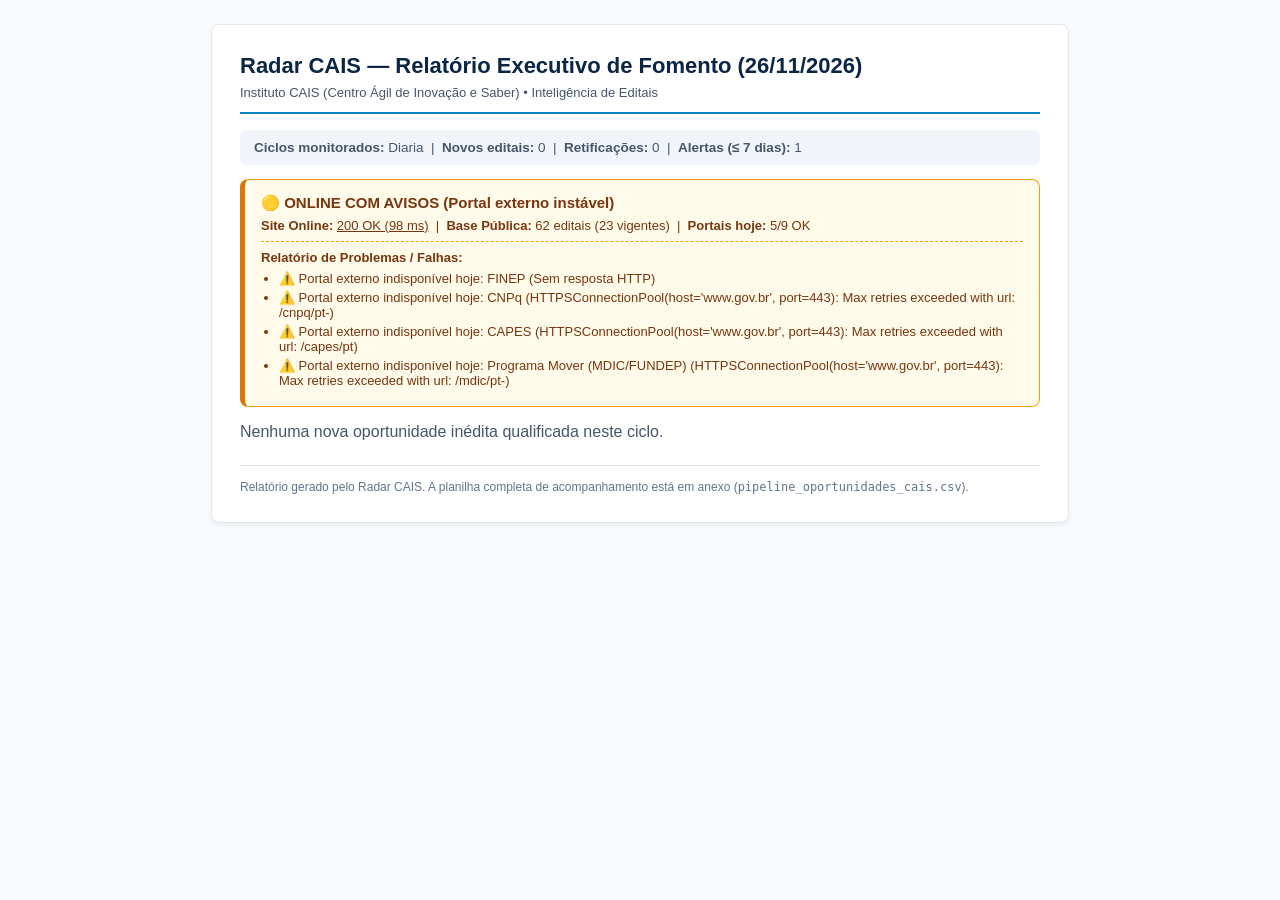
==== commit 324a4077: "chore(radar): atualização automática de editais [skip ci]" ====
--- a/relatorio_ultimo_ciclo.html
+++ b/relatorio_ultimo_ciclo.html
@@ -1,218 +1,47 @@
-
-    <!DOCTYPE html>
-    <html lang="pt-BR">
-    <head>
-      <meta charset="utf-8">
-      <title>Radar CAIS — Relatório de Inteligência</title>
-    </head>
-    <body style="font-family: 'Segoe UI', Arial, sans-serif; background-color:#F8FAFC; padding:24px; color:#1E293B; margin:0;">
-      <div style="max-width:800px; margin:0 auto; background:#FFFFFF; padding:28px; border-radius:8px; border:1px solid #E2E8F0; box-shadow:0 2px 4px rgba(11,37,69,0.06);">
-        <div style="border-bottom:2px solid #0284C7; padding-bottom:12px; margin-bottom:16px;">
-          <h2 style="margin:0; color:#0B2545; font-size:22px;">
-            Radar CAIS — Relatório Executivo de Fomento (25/11/2026)
-          </h2>
-          <p style="margin:6px 0 0 0; font-size:13px; color:#475569;">
-            Instituto CAIS (Centro Ágil de Inovação e Saber) • Inteligência de Editais
-          </p>
-        </div>
-        <p style="font-size:13.5px; color:#475569; background:#F1F5F9; padding:10px 14px; border-radius:6px;">
-          <strong>Ciclos monitorados:</strong> Diaria, Semanal, Quinzenal, Mensal &nbsp;|&nbsp;
-          <strong>Novos editais:</strong> 7 &nbsp;|&nbsp;
-          <strong>Alertas (&le; 7 dias):</strong> 1
-        </p>
-        
-            <div style="border:1px solid #E2E8F0; border-left:5px solid #B45309; border-radius:8px; padding:18px; margin-bottom:16px; background:#FFFFFF;">
-              <div style="display:flex; justify-content:space-between; align-items:center; margin-bottom:8px;">
-                <span style="background:#FFFBEB; color:#B45309; border:1px solid #B45309; padding:3px 10px; border-radius:4px; font-size:12px; font-weight:bold;">
-                  Horizon Europe (União Europeia) • Score 8.29/10
-                </span>
-                <span style="font-size:12px; color:#475569; font-weight:bold;">
-                  NO-GO (Prazo Encerrado)
-                </span>
-              </div>
-              <h3 style="margin:8px 0; color:#0B2545; font-size:16px;">
-                1. <a href="https://ec.europa.eu/info/funding-tenders/opportunities/portal/screen/opportunities/topic-details/horizon-cl4-2026-04-digital-emerging-01" style="color:#0284C7; text-decoration:none;">Horizon Europe (HORIZON-CL4-2026-04-DIGITAL-EMERGING-01): Apply AI: Pilot of the “Science for AI” Pillar of RAISE (“Resource for AI science in Europe”) (RIA)</a>
-              </h3>
-              <p style="margin:4px 0 8px 0; font-size:13px; color:#475569;">
-                <strong>Prazo:</strong> 15/04/2026 &nbsp;|&nbsp;
-                <strong>Valor:</strong> Subvenção Horizon Europe em Euros (consultar tópico oficial) &nbsp;|&nbsp;
-                <strong>Contrapartida:</strong> Não exigida para ICTs
-              </p>
-              <p style="margin:8px 0; font-size:13.5px; color:#1E293B; line-height:1.45;">
-                Chamada Horizon Europe (HORIZON-CL4-2027-04-DIGITAL-EMERGING-04) da iniciativa Apply AI Innovation Booster para acelerar soluções de IA orientadas a desafios em setores produtivos e públicos.
-              </p>
-              <div style="background:#F0F9FF; border:1px solid #BAE6FD; padding:12px; border-radius:6px; font-size:13px; color:#0369A1; margin-top:10px;">
-                <div><strong>💡 Ideia de Projeto (CAIS):</strong> Desenvolver e validar soluções de IA Generativa multimodal e visão computacional orientadas a desafios reais (Challenge-Driven) nos setores de energia limpa, saúde e manufatura.</div>
-                <div style="margin-top:4px;"><strong>🤝 Parceiros Sugeridos:</strong> Consórcios industriais e acadêmicos da União Europeia, FUNCAP/CONFAP, UECE e Instituto CAIS.</div>
-              </div>
-            </div>
-            
-
-            <div style="border:1px solid #E2E8F0; border-left:5px solid #B45309; border-radius:8px; padding:18px; margin-bottom:16px; background:#FFFFFF;">
-              <div style="display:flex; justify-content:space-between; align-items:center; margin-bottom:8px;">
-                <span style="background:#FFFBEB; color:#B45309; border:1px solid #B45309; padding:3px 10px; border-radius:4px; font-size:12px; font-weight:bold;">
-                  Horizon Europe (União Europeia) • Score 8.29/10
-                </span>
-                <span style="font-size:12px; color:#475569; font-weight:bold;">
-                  NO-GO (Prazo Encerrado)
-                </span>
-              </div>
-              <h3 style="margin:8px 0; color:#0B2545; font-size:16px;">
-                2. <a href="https://ec.europa.eu/info/funding-tenders/opportunities/portal/screen/opportunities/topic-details/horizon-cl4-2026-05-digital-emerging-03" style="color:#0284C7; text-decoration:none;">Horizon Europe (HORIZON-CL4-2026-05-DIGITAL-EMERGING-03): Apply AI: Next-Generation Agile and Intelligent Robotics Platforms for Industrial and Service Applications (Partnership in</a>
-              </h3>
-              <p style="margin:4px 0 8px 0; font-size:13px; color:#475569;">
-                <strong>Prazo:</strong> 15/04/2026 &nbsp;|&nbsp;
-                <strong>Valor:</strong> Subvenção Horizon Europe em Euros (consultar tópico oficial) &nbsp;|&nbsp;
-                <strong>Contrapartida:</strong> Não exigida para ICTs
-              </p>
-              <p style="margin:8px 0; font-size:13.5px; color:#1E293B; line-height:1.45;">
-                Chamada Horizon Europe (HORIZON-CL4-2027-04-DIGITAL-EMERGING-04) da iniciativa Apply AI Innovation Booster para acelerar soluções de IA orientadas a desafios em setores produtivos e públicos.
-              </p>
-              <div style="background:#F0F9FF; border:1px solid #BAE6FD; padding:12px; border-radius:6px; font-size:13px; color:#0369A1; margin-top:10px;">
-                <div><strong>💡 Ideia de Projeto (CAIS):</strong> Desenvolver e validar soluções de IA Generativa multimodal e visão computacional orientadas a desafios reais (Challenge-Driven) nos setores de energia limpa, saúde e manufatura.</div>
-                <div style="margin-top:4px;"><strong>🤝 Parceiros Sugeridos:</strong> Consórcios industriais e acadêmicos da União Europeia, FUNCAP/CONFAP, UECE e Instituto CAIS.</div>
-              </div>
-            </div>
-            
-
-            <div style="border:1px solid #E2E8F0; border-left:5px solid #B45309; border-radius:8px; padding:18px; margin-bottom:16px; background:#FFFFFF;">
-              <div style="display:flex; justify-content:space-between; align-items:center; margin-bottom:8px;">
-                <span style="background:#FFFBEB; color:#B45309; border:1px solid #B45309; padding:3px 10px; border-radius:4px; font-size:12px; font-weight:bold;">
-                  Horizon Europe (União Europeia) • Score 8.29/10
-                </span>
-                <span style="font-size:12px; color:#475569; font-weight:bold;">
-                  NO-GO (Prazo Encerrado)
-                </span>
-              </div>
-              <h3 style="margin:8px 0; color:#0B2545; font-size:16px;">
-                3. <a href="https://ec.europa.eu/info/funding-tenders/opportunities/portal/screen/opportunities/topic-details/horizon-cl4-2026-04-digital-emerging-08" style="color:#0284C7; text-decoration:none;">Horizon Europe (HORIZON-CL4-2026-04-DIGITAL-EMERGING-08): Apply AI: Robotics for Manufacturing: Advancing Core Skills through Technical Challenges (RIA) (Partnership in AI, Data an</a>
-              </h3>
-              <p style="margin:4px 0 8px 0; font-size:13px; color:#475569;">
-                <strong>Prazo:</strong> 15/04/2026 &nbsp;|&nbsp;
-                <strong>Valor:</strong> Subvenção Horizon Europe em Euros (consultar tópico oficial) &nbsp;|&nbsp;
-                <strong>Contrapartida:</strong> Não exigida para ICTs
-              </p>
-              <p style="margin:8px 0; font-size:13.5px; color:#1E293B; line-height:1.45;">
-                Chamada Horizon Europe (HORIZON-CL4-2027-04-DIGITAL-EMERGING-04) da iniciativa Apply AI Innovation Booster para acelerar soluções de IA orientadas a desafios em setores produtivos e públicos.
-              </p>
-              <div style="background:#F0F9FF; border:1px solid #BAE6FD; padding:12px; border-radius:6px; font-size:13px; color:#0369A1; margin-top:10px;">
-                <div><strong>💡 Ideia de Projeto (CAIS):</strong> Desenvolver e validar soluções de IA Generativa multimodal e visão computacional orientadas a desafios reais (Challenge-Driven) nos setores de energia limpa, saúde e manufatura.</div>
-                <div style="margin-top:4px;"><strong>🤝 Parceiros Sugeridos:</strong> Consórcios industriais e acadêmicos da União Europeia, FUNCAP/CONFAP, UECE e Instituto CAIS.</div>
-              </div>
-            </div>
-            
-
-            <div style="border:1px solid #E2E8F0; border-left:5px solid #B45309; border-radius:8px; padding:18px; margin-bottom:16px; background:#FFFFFF;">
-              <div style="display:flex; justify-content:space-between; align-items:center; margin-bottom:8px;">
-                <span style="background:#FFFBEB; color:#B45309; border:1px solid #B45309; padding:3px 10px; border-radius:4px; font-size:12px; font-weight:bold;">
-                  SENAI / Plataforma Inovação para a Indústria • Score 8.45/10
-                </span>
-                <span style="font-size:12px; color:#475569; font-weight:bold;">
-                  NO-GO (Prazo Encerrado)
-                </span>
-              </div>
-              <h3 style="margin:8px 0; color:#0B2545; font-size:16px;">
-                4. <a href="https://www.portaldaindustria.com.br/canais/plataforma-inovacao-para-industria/categoria/empreendedorismo-industrial-desafio-instituicao/" style="color:#0284C7; text-decoration:none;">Empreendedorismo Industrial - Desafio Instituição Âncora (SENAI) Desafios de grandes empresas para criação de soluções por startups</a>
-              </h3>
-              <p style="margin:4px 0 8px 0; font-size:13px; color:#475569;">
-                <strong>Prazo:</strong> 13/12/2024 &nbsp;|&nbsp;
-                <strong>Valor:</strong> R$ 1,5 milhão &nbsp;|&nbsp;
-                <strong>Contrapartida:</strong> Conforme regras da chamada industrial parceira (econômica/financeira)
-              </p>
-              <p style="margin:8px 0; font-size:13.5px; color:#1E293B; line-height:1.45;">
-                Categoria Aliança Industrial da Plataforma Inovação para a Indústria (SENAI) para P&amp;D cooperativo de médio e grande porte entre consórcios de empresas e ICTs parceiras.
-              </p>
-              <div style="background:#F0F9FF; border:1px solid #BAE6FD; padding:12px; border-radius:6px; font-size:13px; color:#0369A1; margin-top:10px;">
-                <div><strong>💡 Ideia de Projeto (CAIS):</strong> Estruturar projeto cooperativo de Visão Computacional, Sistemas Embarcados e IA Generativa Industrial conectando empresas do setor produtivo, SENAI-CE e laboratórios do CAIS/UECE.</div>
-                <div style="margin-top:4px;"><strong>🤝 Parceiros Sugeridos:</strong> FIEC / SENAI Ceará, indústrias parceiras do Nordeste e Laboratórios de IA e Sistemas Embarcados do CAIS/UECE.</div>
-              </div>
-            </div>
-            
-
-            <div style="border:1px solid #E2E8F0; border-left:5px solid #B45309; border-radius:8px; padding:18px; margin-bottom:16px; background:#FFFFFF;">
-              <div style="display:flex; justify-content:space-between; align-items:center; margin-bottom:8px;">
-                <span style="background:#FFFBEB; color:#B45309; border:1px solid #B45309; padding:3px 10px; border-radius:4px; font-size:12px; font-weight:bold;">
-                  SENAI / Plataforma Inovação para a Indústria • Score 8.45/10
-                </span>
-                <span style="font-size:12px; color:#475569; font-weight:bold;">
-                  NO-GO (Prazo Encerrado)
-                </span>
-              </div>
-              <h3 style="margin:8px 0; color:#0B2545; font-size:16px;">
-                5. <a href="https://www.portaldaindustria.com.br/canais/plataforma-inovacao-para-industria/categoria/empreendedorismo-industrial-startuptech/" style="color:#0284C7; text-decoration:none;">Empreendedorismo Industrial - Startup.Tech (SENAI) Conexão de ofertas e demandas da indústria de maneira ágil e por temas estratégicos</a>
-              </h3>
-              <p style="margin:4px 0 8px 0; font-size:13px; color:#475569;">
-                <strong>Prazo:</strong> 30/08/2024 &nbsp;|&nbsp;
-                <strong>Valor:</strong> R$ 500 mil a R$ 25 mil &nbsp;|&nbsp;
-                <strong>Contrapartida:</strong> Conforme regras da chamada industrial parceira (econômica/financeira)
-              </p>
-              <p style="margin:8px 0; font-size:13.5px; color:#1E293B; line-height:1.45;">
-                Categoria Aliança Industrial da Plataforma Inovação para a Indústria (SENAI) para P&amp;D cooperativo de médio e grande porte entre consórcios de empresas e ICTs parceiras.
-              </p>
-              <div style="background:#F0F9FF; border:1px solid #BAE6FD; padding:12px; border-radius:6px; font-size:13px; color:#0369A1; margin-top:10px;">
-                <div><strong>💡 Ideia de Projeto (CAIS):</strong> Estruturar projeto cooperativo de Visão Computacional, Sistemas Embarcados e IA Generativa Industrial conectando empresas do setor produtivo, SENAI-CE e laboratórios do CAIS/UECE.</div>
-                <div style="margin-top:4px;"><strong>🤝 Parceiros Sugeridos:</strong> FIEC / SENAI Ceará, indústrias parceiras do Nordeste e Laboratórios de IA e Sistemas Embarcados do CAIS/UECE.</div>
-              </div>
-            </div>
-            
-
-            <div style="border:1px solid #E2E8F0; border-left:5px solid #B45309; border-radius:8px; padding:18px; margin-bottom:16px; background:#FFFFFF;">
-              <div style="display:flex; justify-content:space-between; align-items:center; margin-bottom:8px;">
-                <span style="background:#FFFBEB; color:#B45309; border:1px solid #B45309; padding:3px 10px; border-radius:4px; font-size:12px; font-weight:bold;">
-                  SENAI / Plataforma Inovação para a Indústria • Score 8.45/10
-                </span>
-                <span style="font-size:12px; color:#475569; font-weight:bold;">
-                  NO-GO (Prazo Encerrado)
-                </span>
-              </div>
-              <h3 style="margin:8px 0; color:#0B2545; font-size:16px;">
-                6. <a href="https://www.portaldaindustria.com.br/canais/plataforma-inovacao-para-industria/categoria/habitats-de-inovacao/" style="color:#0284C7; text-decoration:none;">Habitats de Inovação (SENAI) Parcerias entre indústrias e Institutos SENAI de Inovação para desenvolvimento de projetos de PD&amp;I</a>
-              </h3>
-              <p style="margin:4px 0 8px 0; font-size:13px; color:#475569;">
-                <strong>Prazo:</strong> 01/12/2022 &nbsp;|&nbsp;
-                <strong>Valor:</strong> Consultar edital oficial (SENAI / Programa MOVER) &nbsp;|&nbsp;
-                <strong>Contrapartida:</strong> Conforme regras da chamada industrial parceira (econômica/financeira)
-              </p>
-              <p style="margin:8px 0; font-size:13.5px; color:#1E293B; line-height:1.45;">
-                Categoria Aliança Industrial da Plataforma Inovação para a Indústria (SENAI) para P&amp;D cooperativo de médio e grande porte entre consórcios de empresas e ICTs parceiras.
-              </p>
-              <div style="background:#F0F9FF; border:1px solid #BAE6FD; padding:12px; border-radius:6px; font-size:13px; color:#0369A1; margin-top:10px;">
-                <div><strong>💡 Ideia de Projeto (CAIS):</strong> Estruturar projeto cooperativo de Visão Computacional, Sistemas Embarcados e IA Generativa Industrial conectando empresas do setor produtivo, SENAI-CE e laboratórios do CAIS/UECE.</div>
-                <div style="margin-top:4px;"><strong>🤝 Parceiros Sugeridos:</strong> FIEC / SENAI Ceará, indústrias parceiras do Nordeste e Laboratórios de IA e Sistemas Embarcados do CAIS/UECE.</div>
-              </div>
-            </div>
-            
-
-            <div style="border:1px solid #E2E8F0; border-left:5px solid #B45309; border-radius:8px; padding:18px; margin-bottom:16px; background:#FFFFFF;">
-              <div style="display:flex; justify-content:space-between; align-items:center; margin-bottom:8px;">
-                <span style="background:#FFFBEB; color:#B45309; border:1px solid #B45309; padding:3px 10px; border-radius:4px; font-size:12px; font-weight:bold;">
-                  SENAI / Plataforma Inovação para a Indústria • Score 8.45/10
-                </span>
-                <span style="font-size:12px; color:#475569; font-weight:bold;">
-                  NO-GO (Prazo Encerrado)
-                </span>
-              </div>
-              <h3 style="margin:8px 0; color:#0B2545; font-size:16px;">
-                7. <a href="https://www.portaldaindustria.com.br/canais/plataforma-inovacao-para-industria/categoria/missao-industrial/" style="color:#0284C7; text-decoration:none;">Missão Industrial (SENAI) Inovação de alto impacto para investidores, associações setoriais e empresas industriais</a>
-              </h3>
-              <p style="margin:4px 0 8px 0; font-size:13px; color:#475569;">
-                <strong>Prazo:</strong> 04/04/2024 &nbsp;|&nbsp;
-                <strong>Valor:</strong> R$ 1 Milhão &nbsp;|&nbsp;
-                <strong>Contrapartida:</strong> Conforme regras da chamada industrial parceira (econômica/financeira)
-              </p>
-              <p style="margin:8px 0; font-size:13.5px; color:#1E293B; line-height:1.45;">
-                Categoria Aliança Industrial da Plataforma Inovação para a Indústria (SENAI) para P&amp;D cooperativo de médio e grande porte entre consórcios de empresas e ICTs parceiras.
-              </p>
-              <div style="background:#F0F9FF; border:1px solid #BAE6FD; padding:12px; border-radius:6px; font-size:13px; color:#0369A1; margin-top:10px;">
-                <div><strong>💡 Ideia de Projeto (CAIS):</strong> Estruturar projeto cooperativo de Visão Computacional, Sistemas Embarcados e IA Generativa Industrial conectando empresas do setor produtivo, SENAI-CE e laboratórios do CAIS/UECE.</div>
-                <div style="margin-top:4px;"><strong>🤝 Parceiros Sugeridos:</strong> FIEC / SENAI Ceará, indústrias parceiras do Nordeste e Laboratórios de IA e Sistemas Embarcados do CAIS/UECE.</div>
-              </div>
-            </div>
-            
-        <div style="font-size:12px; color:#64748B; border-top:1px solid #E2E8F0; padding-top:14px; margin-top:24px;">
-          Relatório gerado pelo Radar CAIS. A planilha completa de acompanhamento está em anexo (<code>pipeline_oportunidades_cais.csv</code>).
-        </div>
-      </div>
-    </body>
-    </html>
+
+    <!DOCTYPE html>
+    <html lang="pt-BR">
+    <head>
+      <meta charset="utf-8">
+      <title>Radar CAIS — Relatório de Inteligência</title>
+    </head>
+    <body style="font-family: 'Segoe UI', Arial, sans-serif; background-color:#F8FAFC; padding:24px; color:#1E293B; margin:0;">
+      <div style="max-width:800px; margin:0 auto; background:#FFFFFF; padding:28px; border-radius:8px; border:1px solid #E2E8F0; box-shadow:0 2px 4px rgba(11,37,69,0.06);">
+        <div style="border-bottom:2px solid #0284C7; padding-bottom:12px; margin-bottom:16px;">
+          <h2 style="margin:0; color:#0B2545; font-size:22px;">
+            Radar CAIS — Relatório Executivo de Fomento (26/11/2026)
+          </h2>
+          <p style="margin:6px 0 0 0; font-size:13px; color:#475569;">
+            Instituto CAIS (Centro Ágil de Inovação e Saber) • Inteligência de Editais
+          </p>
+        </div>
+        <p style="font-size:13.5px; color:#475569; background:#F1F5F9; padding:10px 14px; border-radius:6px;">
+          <strong>Ciclos monitorados:</strong> Diaria &nbsp;|&nbsp;
+          <strong>Novos editais:</strong> 0 &nbsp;|&nbsp;
+          <strong>Retificações:</strong> 0 &nbsp;|&nbsp;
+          <strong>Alertas (&le; 7 dias):</strong> 1
+        </p>
+        
+        <div style="background:#FFFBEB; border:1px solid #F59E0B; border-left:5px solid #D97706; border-radius:8px; padding:14px 16px; margin:14px 0; color:#78350F; font-size:13px;">
+          <div style="font-size:15px; font-weight:bold; margin-bottom:6px;">🟡 ONLINE COM AVISOS (Portal externo instável)</div>
+          <div>
+            <strong>Site Online:</strong> <a href="https://jaimeabreu2.github.io/radar-cais/" style="color:#78350F;">200 OK (98 ms)</a>
+            &nbsp;|&nbsp; <strong>Base Pública:</strong> 62 editais (23 vigentes) &nbsp;|&nbsp; <strong>Portais hoje:</strong> 5/9 OK
+          </div>
+          <div style="margin-top:8px; padding-top:8px; border-top:1px dashed #F59E0B;">
+            <strong>Relatório de Problemas / Falhas:</strong>
+            <ul style='margin:6px 0 0 0;padding-left:18px;'><li style='margin-bottom:4px;'>⚠️ Portal externo indisponível hoje: FINEP (Sem resposta HTTP)</li><li style='margin-bottom:4px;'>⚠️ Portal externo indisponível hoje: CNPq (HTTPSConnectionPool(host=&#x27;www.gov.br&#x27;, port=443): Max retries exceeded with url: /cnpq/pt-)</li><li style='margin-bottom:4px;'>⚠️ Portal externo indisponível hoje: CAPES (HTTPSConnectionPool(host=&#x27;www.gov.br&#x27;, port=443): Max retries exceeded with url: /capes/pt)</li><li style='margin-bottom:4px;'>⚠️ Portal externo indisponível hoje: Programa Mover (MDIC/FUNDEP) (HTTPSConnectionPool(host=&#x27;www.gov.br&#x27;, port=443): Max retries exceeded with url: /mdic/pt-)</li></ul>
+          </div>
+        </div>
+        
+        
+        
+        
+        <p style='color:#475569;'>Nenhuma nova oportunidade inédita qualificada neste ciclo.</p>
+        <div style="font-size:12px; color:#64748B; border-top:1px solid #E2E8F0; padding-top:14px; margin-top:24px;">
+          Relatório gerado pelo Radar CAIS. A planilha completa de acompanhamento está em anexo (<code>pipeline_oportunidades_cais.csv</code>).
+        </div>
+      </div>
+    </body>
+    </html>
     
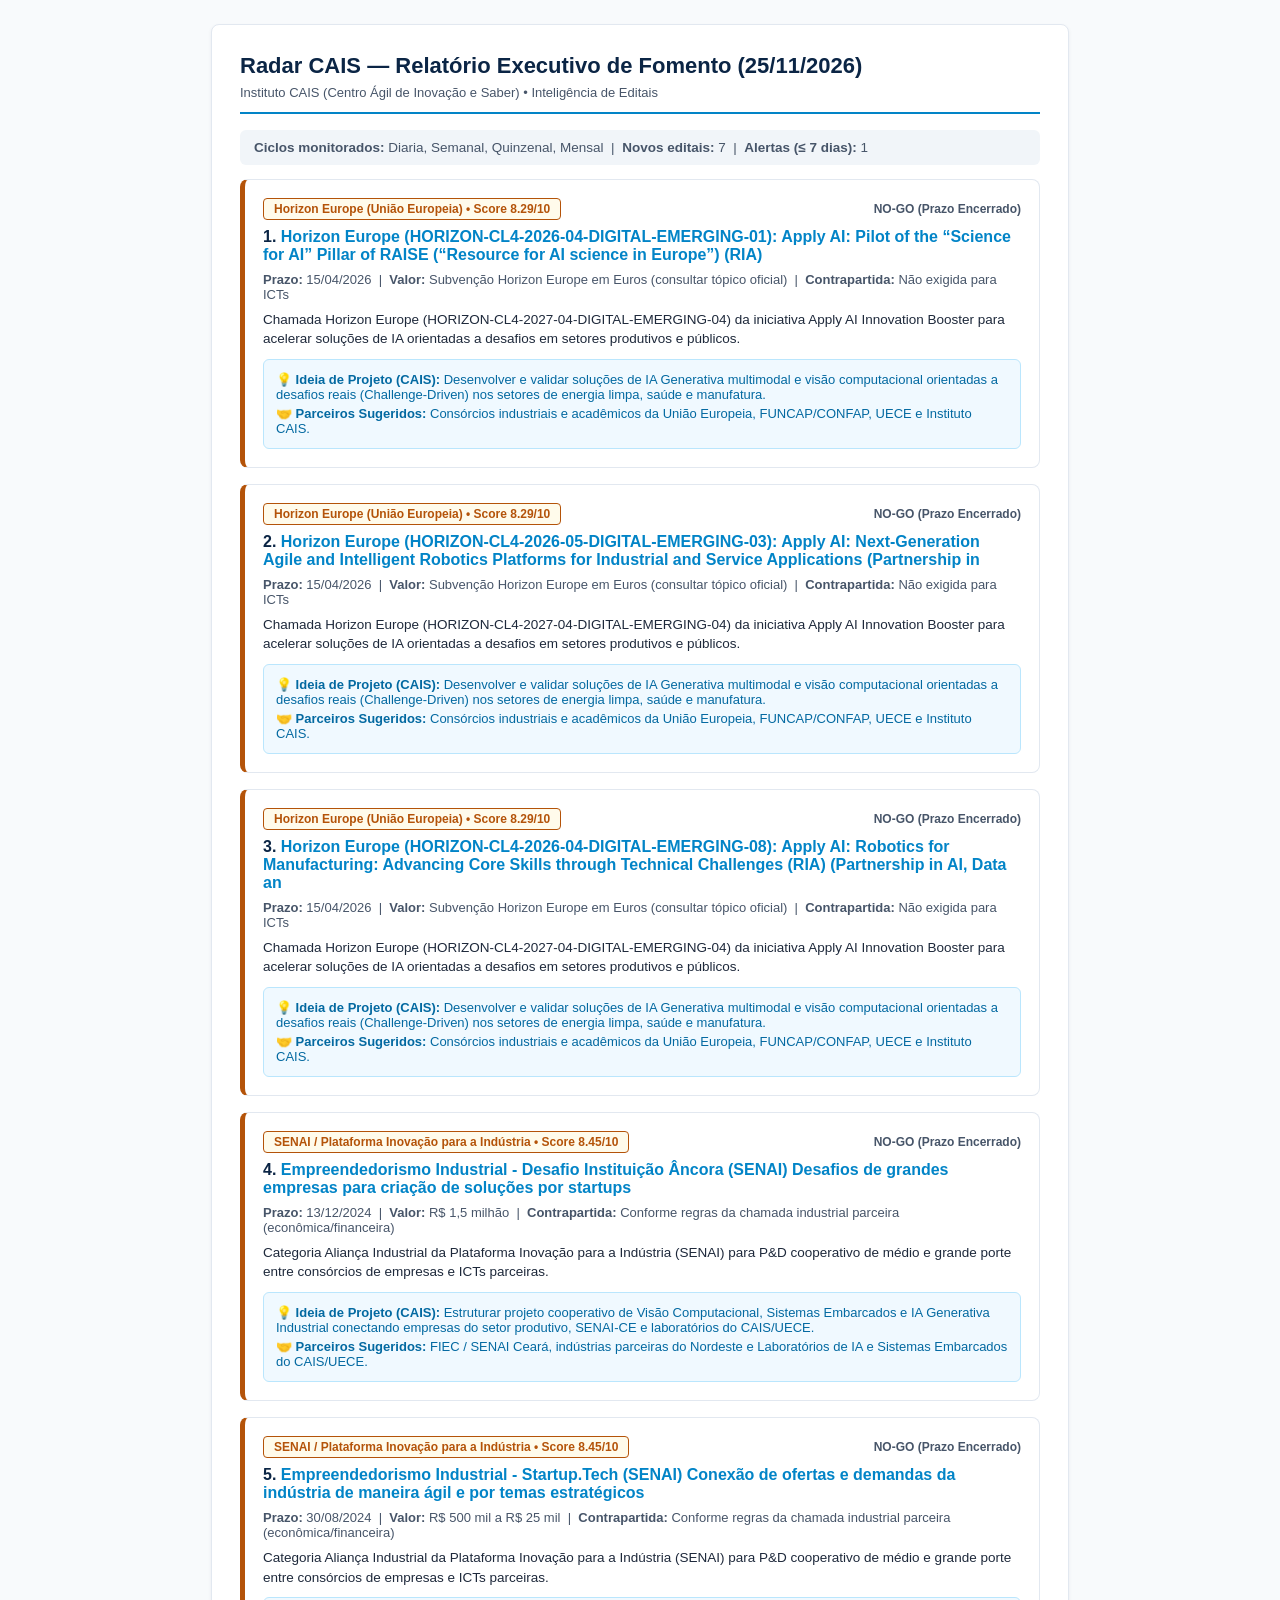
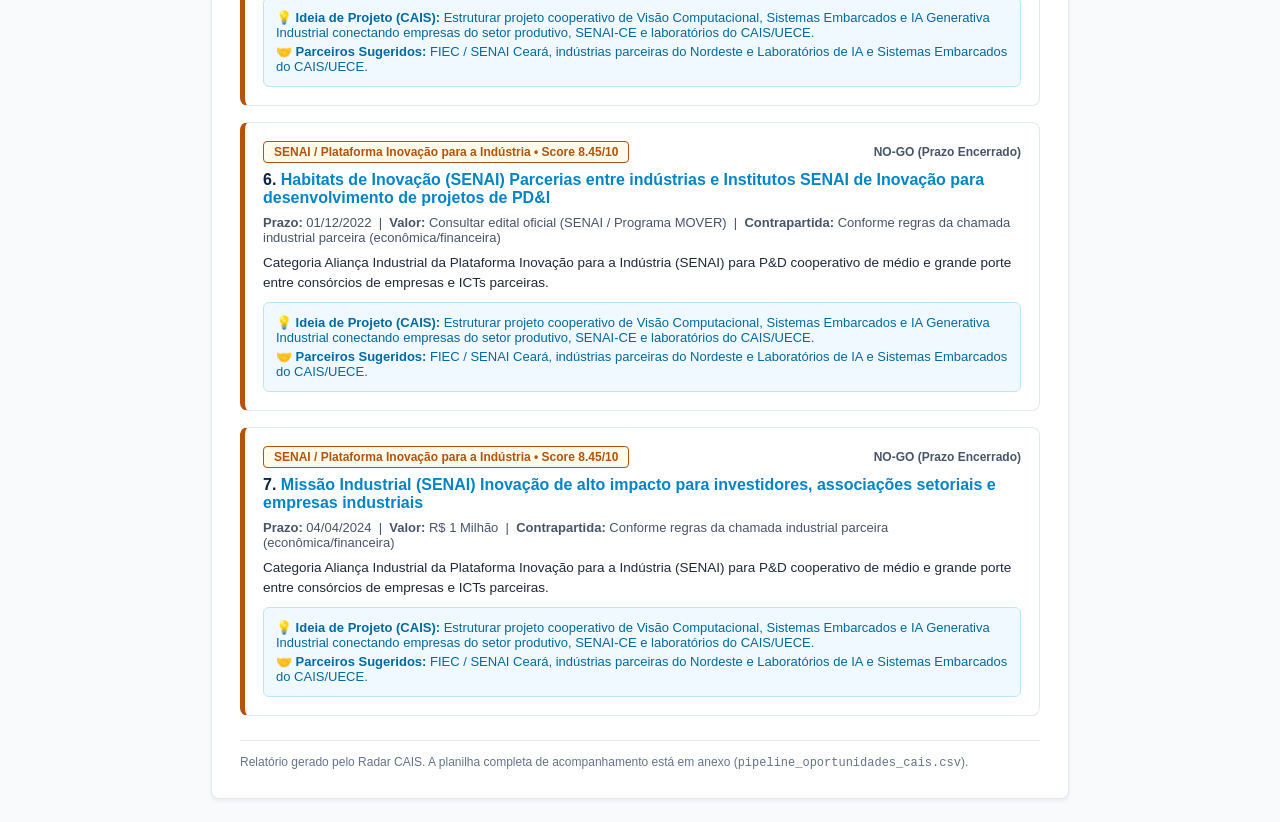
==== commit edde1b5f: "feat(radar-cais): plataforma auditada de inteligência de editais e fomento CAIS" ====
--- a/relatorio_ultimo_ciclo.html
+++ b/relatorio_ultimo_ciclo.html
@@ -1,47 +1,218 @@
-
-    <!DOCTYPE html>
-    <html lang="pt-BR">
-    <head>
-      <meta charset="utf-8">
-      <title>Radar CAIS — Relatório de Inteligência</title>
-    </head>
-    <body style="font-family: 'Segoe UI', Arial, sans-serif; background-color:#F8FAFC; padding:24px; color:#1E293B; margin:0;">
-      <div style="max-width:800px; margin:0 auto; background:#FFFFFF; padding:28px; border-radius:8px; border:1px solid #E2E8F0; box-shadow:0 2px 4px rgba(11,37,69,0.06);">
-        <div style="border-bottom:2px solid #0284C7; padding-bottom:12px; margin-bottom:16px;">
-          <h2 style="margin:0; color:#0B2545; font-size:22px;">
-            Radar CAIS — Relatório Executivo de Fomento (26/11/2026)
-          </h2>
-          <p style="margin:6px 0 0 0; font-size:13px; color:#475569;">
-            Instituto CAIS (Centro Ágil de Inovação e Saber) • Inteligência de Editais
-          </p>
-        </div>
-        <p style="font-size:13.5px; color:#475569; background:#F1F5F9; padding:10px 14px; border-radius:6px;">
-          <strong>Ciclos monitorados:</strong> Diaria &nbsp;|&nbsp;
-          <strong>Novos editais:</strong> 0 &nbsp;|&nbsp;
-          <strong>Retificações:</strong> 0 &nbsp;|&nbsp;
-          <strong>Alertas (&le; 7 dias):</strong> 1
-        </p>
-        
-        <div style="background:#FFFBEB; border:1px solid #F59E0B; border-left:5px solid #D97706; border-radius:8px; padding:14px 16px; margin:14px 0; color:#78350F; font-size:13px;">
-          <div style="font-size:15px; font-weight:bold; margin-bottom:6px;">🟡 ONLINE COM AVISOS (Portal externo instável)</div>
-          <div>
-            <strong>Site Online:</strong> <a href="https://jaimeabreu2.github.io/radar-cais/" style="color:#78350F;">200 OK (98 ms)</a>
-            &nbsp;|&nbsp; <strong>Base Pública:</strong> 62 editais (23 vigentes) &nbsp;|&nbsp; <strong>Portais hoje:</strong> 5/9 OK
-          </div>
-          <div style="margin-top:8px; padding-top:8px; border-top:1px dashed #F59E0B;">
-            <strong>Relatório de Problemas / Falhas:</strong>
-            <ul style='margin:6px 0 0 0;padding-left:18px;'><li style='margin-bottom:4px;'>⚠️ Portal externo indisponível hoje: FINEP (Sem resposta HTTP)</li><li style='margin-bottom:4px;'>⚠️ Portal externo indisponível hoje: CNPq (HTTPSConnectionPool(host=&#x27;www.gov.br&#x27;, port=443): Max retries exceeded with url: /cnpq/pt-)</li><li style='margin-bottom:4px;'>⚠️ Portal externo indisponível hoje: CAPES (HTTPSConnectionPool(host=&#x27;www.gov.br&#x27;, port=443): Max retries exceeded with url: /capes/pt)</li><li style='margin-bottom:4px;'>⚠️ Portal externo indisponível hoje: Programa Mover (MDIC/FUNDEP) (HTTPSConnectionPool(host=&#x27;www.gov.br&#x27;, port=443): Max retries exceeded with url: /mdic/pt-)</li></ul>
-          </div>
-        </div>
-        
-        
-        
-        
-        <p style='color:#475569;'>Nenhuma nova oportunidade inédita qualificada neste ciclo.</p>
-        <div style="font-size:12px; color:#64748B; border-top:1px solid #E2E8F0; padding-top:14px; margin-top:24px;">
-          Relatório gerado pelo Radar CAIS. A planilha completa de acompanhamento está em anexo (<code>pipeline_oportunidades_cais.csv</code>).
-        </div>
-      </div>
-    </body>
-    </html>
+
+    <!DOCTYPE html>
+    <html lang="pt-BR">
+    <head>
+      <meta charset="utf-8">
+      <title>Radar CAIS — Relatório de Inteligência</title>
+    </head>
+    <body style="font-family: 'Segoe UI', Arial, sans-serif; background-color:#F8FAFC; padding:24px; color:#1E293B; margin:0;">
+      <div style="max-width:800px; margin:0 auto; background:#FFFFFF; padding:28px; border-radius:8px; border:1px solid #E2E8F0; box-shadow:0 2px 4px rgba(11,37,69,0.06);">
+        <div style="border-bottom:2px solid #0284C7; padding-bottom:12px; margin-bottom:16px;">
+          <h2 style="margin:0; color:#0B2545; font-size:22px;">
+            Radar CAIS — Relatório Executivo de Fomento (25/11/2026)
+          </h2>
+          <p style="margin:6px 0 0 0; font-size:13px; color:#475569;">
+            Instituto CAIS (Centro Ágil de Inovação e Saber) • Inteligência de Editais
+          </p>
+        </div>
+        <p style="font-size:13.5px; color:#475569; background:#F1F5F9; padding:10px 14px; border-radius:6px;">
+          <strong>Ciclos monitorados:</strong> Diaria, Semanal, Quinzenal, Mensal &nbsp;|&nbsp;
+          <strong>Novos editais:</strong> 7 &nbsp;|&nbsp;
+          <strong>Alertas (&le; 7 dias):</strong> 1
+        </p>
+        
+            <div style="border:1px solid #E2E8F0; border-left:5px solid #B45309; border-radius:8px; padding:18px; margin-bottom:16px; background:#FFFFFF;">
+              <div style="display:flex; justify-content:space-between; align-items:center; margin-bottom:8px;">
+                <span style="background:#FFFBEB; color:#B45309; border:1px solid #B45309; padding:3px 10px; border-radius:4px; font-size:12px; font-weight:bold;">
+                  Horizon Europe (União Europeia) • Score 8.29/10
+                </span>
+                <span style="font-size:12px; color:#475569; font-weight:bold;">
+                  NO-GO (Prazo Encerrado)
+                </span>
+              </div>
+              <h3 style="margin:8px 0; color:#0B2545; font-size:16px;">
+                1. <a href="https://ec.europa.eu/info/funding-tenders/opportunities/portal/screen/opportunities/topic-details/horizon-cl4-2026-04-digital-emerging-01" style="color:#0284C7; text-decoration:none;">Horizon Europe (HORIZON-CL4-2026-04-DIGITAL-EMERGING-01): Apply AI: Pilot of the “Science for AI” Pillar of RAISE (“Resource for AI science in Europe”) (RIA)</a>
+              </h3>
+              <p style="margin:4px 0 8px 0; font-size:13px; color:#475569;">
+                <strong>Prazo:</strong> 15/04/2026 &nbsp;|&nbsp;
+                <strong>Valor:</strong> Subvenção Horizon Europe em Euros (consultar tópico oficial) &nbsp;|&nbsp;
+                <strong>Contrapartida:</strong> Não exigida para ICTs
+              </p>
+              <p style="margin:8px 0; font-size:13.5px; color:#1E293B; line-height:1.45;">
+                Chamada Horizon Europe (HORIZON-CL4-2027-04-DIGITAL-EMERGING-04) da iniciativa Apply AI Innovation Booster para acelerar soluções de IA orientadas a desafios em setores produtivos e públicos.
+              </p>
+              <div style="background:#F0F9FF; border:1px solid #BAE6FD; padding:12px; border-radius:6px; font-size:13px; color:#0369A1; margin-top:10px;">
+                <div><strong>💡 Ideia de Projeto (CAIS):</strong> Desenvolver e validar soluções de IA Generativa multimodal e visão computacional orientadas a desafios reais (Challenge-Driven) nos setores de energia limpa, saúde e manufatura.</div>
+                <div style="margin-top:4px;"><strong>🤝 Parceiros Sugeridos:</strong> Consórcios industriais e acadêmicos da União Europeia, FUNCAP/CONFAP, UECE e Instituto CAIS.</div>
+              </div>
+            </div>
+            
+
+            <div style="border:1px solid #E2E8F0; border-left:5px solid #B45309; border-radius:8px; padding:18px; margin-bottom:16px; background:#FFFFFF;">
+              <div style="display:flex; justify-content:space-between; align-items:center; margin-bottom:8px;">
+                <span style="background:#FFFBEB; color:#B45309; border:1px solid #B45309; padding:3px 10px; border-radius:4px; font-size:12px; font-weight:bold;">
+                  Horizon Europe (União Europeia) • Score 8.29/10
+                </span>
+                <span style="font-size:12px; color:#475569; font-weight:bold;">
+                  NO-GO (Prazo Encerrado)
+                </span>
+              </div>
+              <h3 style="margin:8px 0; color:#0B2545; font-size:16px;">
+                2. <a href="https://ec.europa.eu/info/funding-tenders/opportunities/portal/screen/opportunities/topic-details/horizon-cl4-2026-05-digital-emerging-03" style="color:#0284C7; text-decoration:none;">Horizon Europe (HORIZON-CL4-2026-05-DIGITAL-EMERGING-03): Apply AI: Next-Generation Agile and Intelligent Robotics Platforms for Industrial and Service Applications (Partnership in</a>
+              </h3>
+              <p style="margin:4px 0 8px 0; font-size:13px; color:#475569;">
+                <strong>Prazo:</strong> 15/04/2026 &nbsp;|&nbsp;
+                <strong>Valor:</strong> Subvenção Horizon Europe em Euros (consultar tópico oficial) &nbsp;|&nbsp;
+                <strong>Contrapartida:</strong> Não exigida para ICTs
+              </p>
+              <p style="margin:8px 0; font-size:13.5px; color:#1E293B; line-height:1.45;">
+                Chamada Horizon Europe (HORIZON-CL4-2027-04-DIGITAL-EMERGING-04) da iniciativa Apply AI Innovation Booster para acelerar soluções de IA orientadas a desafios em setores produtivos e públicos.
+              </p>
+              <div style="background:#F0F9FF; border:1px solid #BAE6FD; padding:12px; border-radius:6px; font-size:13px; color:#0369A1; margin-top:10px;">
+                <div><strong>💡 Ideia de Projeto (CAIS):</strong> Desenvolver e validar soluções de IA Generativa multimodal e visão computacional orientadas a desafios reais (Challenge-Driven) nos setores de energia limpa, saúde e manufatura.</div>
+                <div style="margin-top:4px;"><strong>🤝 Parceiros Sugeridos:</strong> Consórcios industriais e acadêmicos da União Europeia, FUNCAP/CONFAP, UECE e Instituto CAIS.</div>
+              </div>
+            </div>
+            
+
+            <div style="border:1px solid #E2E8F0; border-left:5px solid #B45309; border-radius:8px; padding:18px; margin-bottom:16px; background:#FFFFFF;">
+              <div style="display:flex; justify-content:space-between; align-items:center; margin-bottom:8px;">
+                <span style="background:#FFFBEB; color:#B45309; border:1px solid #B45309; padding:3px 10px; border-radius:4px; font-size:12px; font-weight:bold;">
+                  Horizon Europe (União Europeia) • Score 8.29/10
+                </span>
+                <span style="font-size:12px; color:#475569; font-weight:bold;">
+                  NO-GO (Prazo Encerrado)
+                </span>
+              </div>
+              <h3 style="margin:8px 0; color:#0B2545; font-size:16px;">
+                3. <a href="https://ec.europa.eu/info/funding-tenders/opportunities/portal/screen/opportunities/topic-details/horizon-cl4-2026-04-digital-emerging-08" style="color:#0284C7; text-decoration:none;">Horizon Europe (HORIZON-CL4-2026-04-DIGITAL-EMERGING-08): Apply AI: Robotics for Manufacturing: Advancing Core Skills through Technical Challenges (RIA) (Partnership in AI, Data an</a>
+              </h3>
+              <p style="margin:4px 0 8px 0; font-size:13px; color:#475569;">
+                <strong>Prazo:</strong> 15/04/2026 &nbsp;|&nbsp;
+                <strong>Valor:</strong> Subvenção Horizon Europe em Euros (consultar tópico oficial) &nbsp;|&nbsp;
+                <strong>Contrapartida:</strong> Não exigida para ICTs
+              </p>
+              <p style="margin:8px 0; font-size:13.5px; color:#1E293B; line-height:1.45;">
+                Chamada Horizon Europe (HORIZON-CL4-2027-04-DIGITAL-EMERGING-04) da iniciativa Apply AI Innovation Booster para acelerar soluções de IA orientadas a desafios em setores produtivos e públicos.
+              </p>
+              <div style="background:#F0F9FF; border:1px solid #BAE6FD; padding:12px; border-radius:6px; font-size:13px; color:#0369A1; margin-top:10px;">
+                <div><strong>💡 Ideia de Projeto (CAIS):</strong> Desenvolver e validar soluções de IA Generativa multimodal e visão computacional orientadas a desafios reais (Challenge-Driven) nos setores de energia limpa, saúde e manufatura.</div>
+                <div style="margin-top:4px;"><strong>🤝 Parceiros Sugeridos:</strong> Consórcios industriais e acadêmicos da União Europeia, FUNCAP/CONFAP, UECE e Instituto CAIS.</div>
+              </div>
+            </div>
+            
+
+            <div style="border:1px solid #E2E8F0; border-left:5px solid #B45309; border-radius:8px; padding:18px; margin-bottom:16px; background:#FFFFFF;">
+              <div style="display:flex; justify-content:space-between; align-items:center; margin-bottom:8px;">
+                <span style="background:#FFFBEB; color:#B45309; border:1px solid #B45309; padding:3px 10px; border-radius:4px; font-size:12px; font-weight:bold;">
+                  SENAI / Plataforma Inovação para a Indústria • Score 8.45/10
+                </span>
+                <span style="font-size:12px; color:#475569; font-weight:bold;">
+                  NO-GO (Prazo Encerrado)
+                </span>
+              </div>
+              <h3 style="margin:8px 0; color:#0B2545; font-size:16px;">
+                4. <a href="https://www.portaldaindustria.com.br/canais/plataforma-inovacao-para-industria/categoria/empreendedorismo-industrial-desafio-instituicao/" style="color:#0284C7; text-decoration:none;">Empreendedorismo Industrial - Desafio Instituição Âncora (SENAI) Desafios de grandes empresas para criação de soluções por startups</a>
+              </h3>
+              <p style="margin:4px 0 8px 0; font-size:13px; color:#475569;">
+                <strong>Prazo:</strong> 13/12/2024 &nbsp;|&nbsp;
+                <strong>Valor:</strong> R$ 1,5 milhão &nbsp;|&nbsp;
+                <strong>Contrapartida:</strong> Conforme regras da chamada industrial parceira (econômica/financeira)
+              </p>
+              <p style="margin:8px 0; font-size:13.5px; color:#1E293B; line-height:1.45;">
+                Categoria Aliança Industrial da Plataforma Inovação para a Indústria (SENAI) para P&amp;D cooperativo de médio e grande porte entre consórcios de empresas e ICTs parceiras.
+              </p>
+              <div style="background:#F0F9FF; border:1px solid #BAE6FD; padding:12px; border-radius:6px; font-size:13px; color:#0369A1; margin-top:10px;">
+                <div><strong>💡 Ideia de Projeto (CAIS):</strong> Estruturar projeto cooperativo de Visão Computacional, Sistemas Embarcados e IA Generativa Industrial conectando empresas do setor produtivo, SENAI-CE e laboratórios do CAIS/UECE.</div>
+                <div style="margin-top:4px;"><strong>🤝 Parceiros Sugeridos:</strong> FIEC / SENAI Ceará, indústrias parceiras do Nordeste e Laboratórios de IA e Sistemas Embarcados do CAIS/UECE.</div>
+              </div>
+            </div>
+            
+
+            <div style="border:1px solid #E2E8F0; border-left:5px solid #B45309; border-radius:8px; padding:18px; margin-bottom:16px; background:#FFFFFF;">
+              <div style="display:flex; justify-content:space-between; align-items:center; margin-bottom:8px;">
+                <span style="background:#FFFBEB; color:#B45309; border:1px solid #B45309; padding:3px 10px; border-radius:4px; font-size:12px; font-weight:bold;">
+                  SENAI / Plataforma Inovação para a Indústria • Score 8.45/10
+                </span>
+                <span style="font-size:12px; color:#475569; font-weight:bold;">
+                  NO-GO (Prazo Encerrado)
+                </span>
+              </div>
+              <h3 style="margin:8px 0; color:#0B2545; font-size:16px;">
+                5. <a href="https://www.portaldaindustria.com.br/canais/plataforma-inovacao-para-industria/categoria/empreendedorismo-industrial-startuptech/" style="color:#0284C7; text-decoration:none;">Empreendedorismo Industrial - Startup.Tech (SENAI) Conexão de ofertas e demandas da indústria de maneira ágil e por temas estratégicos</a>
+              </h3>
+              <p style="margin:4px 0 8px 0; font-size:13px; color:#475569;">
+                <strong>Prazo:</strong> 30/08/2024 &nbsp;|&nbsp;
+                <strong>Valor:</strong> R$ 500 mil a R$ 25 mil &nbsp;|&nbsp;
+                <strong>Contrapartida:</strong> Conforme regras da chamada industrial parceira (econômica/financeira)
+              </p>
+              <p style="margin:8px 0; font-size:13.5px; color:#1E293B; line-height:1.45;">
+                Categoria Aliança Industrial da Plataforma Inovação para a Indústria (SENAI) para P&amp;D cooperativo de médio e grande porte entre consórcios de empresas e ICTs parceiras.
+              </p>
+              <div style="background:#F0F9FF; border:1px solid #BAE6FD; padding:12px; border-radius:6px; font-size:13px; color:#0369A1; margin-top:10px;">
+                <div><strong>💡 Ideia de Projeto (CAIS):</strong> Estruturar projeto cooperativo de Visão Computacional, Sistemas Embarcados e IA Generativa Industrial conectando empresas do setor produtivo, SENAI-CE e laboratórios do CAIS/UECE.</div>
+                <div style="margin-top:4px;"><strong>🤝 Parceiros Sugeridos:</strong> FIEC / SENAI Ceará, indústrias parceiras do Nordeste e Laboratórios de IA e Sistemas Embarcados do CAIS/UECE.</div>
+              </div>
+            </div>
+            
+
+            <div style="border:1px solid #E2E8F0; border-left:5px solid #B45309; border-radius:8px; padding:18px; margin-bottom:16px; background:#FFFFFF;">
+              <div style="display:flex; justify-content:space-between; align-items:center; margin-bottom:8px;">
+                <span style="background:#FFFBEB; color:#B45309; border:1px solid #B45309; padding:3px 10px; border-radius:4px; font-size:12px; font-weight:bold;">
+                  SENAI / Plataforma Inovação para a Indústria • Score 8.45/10
+                </span>
+                <span style="font-size:12px; color:#475569; font-weight:bold;">
+                  NO-GO (Prazo Encerrado)
+                </span>
+              </div>
+              <h3 style="margin:8px 0; color:#0B2545; font-size:16px;">
+                6. <a href="https://www.portaldaindustria.com.br/canais/plataforma-inovacao-para-industria/categoria/habitats-de-inovacao/" style="color:#0284C7; text-decoration:none;">Habitats de Inovação (SENAI) Parcerias entre indústrias e Institutos SENAI de Inovação para desenvolvimento de projetos de PD&amp;I</a>
+              </h3>
+              <p style="margin:4px 0 8px 0; font-size:13px; color:#475569;">
+                <strong>Prazo:</strong> 01/12/2022 &nbsp;|&nbsp;
+                <strong>Valor:</strong> Consultar edital oficial (SENAI / Programa MOVER) &nbsp;|&nbsp;
+                <strong>Contrapartida:</strong> Conforme regras da chamada industrial parceira (econômica/financeira)
+              </p>
+              <p style="margin:8px 0; font-size:13.5px; color:#1E293B; line-height:1.45;">
+                Categoria Aliança Industrial da Plataforma Inovação para a Indústria (SENAI) para P&amp;D cooperativo de médio e grande porte entre consórcios de empresas e ICTs parceiras.
+              </p>
+              <div style="background:#F0F9FF; border:1px solid #BAE6FD; padding:12px; border-radius:6px; font-size:13px; color:#0369A1; margin-top:10px;">
+                <div><strong>💡 Ideia de Projeto (CAIS):</strong> Estruturar projeto cooperativo de Visão Computacional, Sistemas Embarcados e IA Generativa Industrial conectando empresas do setor produtivo, SENAI-CE e laboratórios do CAIS/UECE.</div>
+                <div style="margin-top:4px;"><strong>🤝 Parceiros Sugeridos:</strong> FIEC / SENAI Ceará, indústrias parceiras do Nordeste e Laboratórios de IA e Sistemas Embarcados do CAIS/UECE.</div>
+              </div>
+            </div>
+            
+
+            <div style="border:1px solid #E2E8F0; border-left:5px solid #B45309; border-radius:8px; padding:18px; margin-bottom:16px; background:#FFFFFF;">
+              <div style="display:flex; justify-content:space-between; align-items:center; margin-bottom:8px;">
+                <span style="background:#FFFBEB; color:#B45309; border:1px solid #B45309; padding:3px 10px; border-radius:4px; font-size:12px; font-weight:bold;">
+                  SENAI / Plataforma Inovação para a Indústria • Score 8.45/10
+                </span>
+                <span style="font-size:12px; color:#475569; font-weight:bold;">
+                  NO-GO (Prazo Encerrado)
+                </span>
+              </div>
+              <h3 style="margin:8px 0; color:#0B2545; font-size:16px;">
+                7. <a href="https://www.portaldaindustria.com.br/canais/plataforma-inovacao-para-industria/categoria/missao-industrial/" style="color:#0284C7; text-decoration:none;">Missão Industrial (SENAI) Inovação de alto impacto para investidores, associações setoriais e empresas industriais</a>
+              </h3>
+              <p style="margin:4px 0 8px 0; font-size:13px; color:#475569;">
+                <strong>Prazo:</strong> 04/04/2024 &nbsp;|&nbsp;
+                <strong>Valor:</strong> R$ 1 Milhão &nbsp;|&nbsp;
+                <strong>Contrapartida:</strong> Conforme regras da chamada industrial parceira (econômica/financeira)
+              </p>
+              <p style="margin:8px 0; font-size:13.5px; color:#1E293B; line-height:1.45;">
+                Categoria Aliança Industrial da Plataforma Inovação para a Indústria (SENAI) para P&amp;D cooperativo de médio e grande porte entre consórcios de empresas e ICTs parceiras.
+              </p>
+              <div style="background:#F0F9FF; border:1px solid #BAE6FD; padding:12px; border-radius:6px; font-size:13px; color:#0369A1; margin-top:10px;">
+                <div><strong>💡 Ideia de Projeto (CAIS):</strong> Estruturar projeto cooperativo de Visão Computacional, Sistemas Embarcados e IA Generativa Industrial conectando empresas do setor produtivo, SENAI-CE e laboratórios do CAIS/UECE.</div>
+                <div style="margin-top:4px;"><strong>🤝 Parceiros Sugeridos:</strong> FIEC / SENAI Ceará, indústrias parceiras do Nordeste e Laboratórios de IA e Sistemas Embarcados do CAIS/UECE.</div>
+              </div>
+            </div>
+            
+        <div style="font-size:12px; color:#64748B; border-top:1px solid #E2E8F0; padding-top:14px; margin-top:24px;">
+          Relatório gerado pelo Radar CAIS. A planilha completa de acompanhamento está em anexo (<code>pipeline_oportunidades_cais.csv</code>).
+        </div>
+      </div>
+    </body>
+    </html>
     
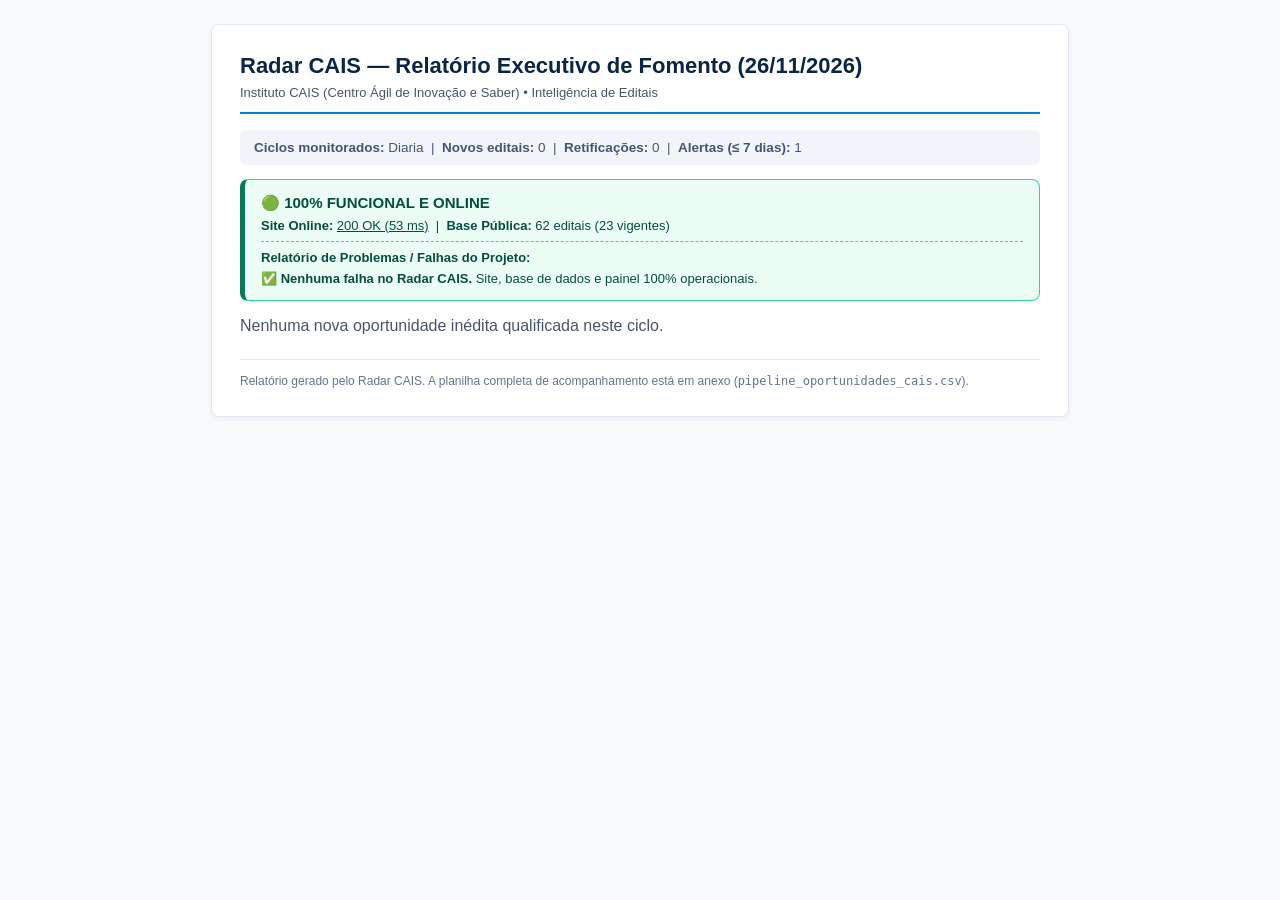
==== commit b5f6f85d: "chore(radar): atualização automática de editais [skip ci]" ====
--- a/relatorio_ultimo_ciclo.html
+++ b/relatorio_ultimo_ciclo.html
@@ -1,218 +1,47 @@
-
-    <!DOCTYPE html>
-    <html lang="pt-BR">
-    <head>
-      <meta charset="utf-8">
-      <title>Radar CAIS — Relatório de Inteligência</title>
-    </head>
-    <body style="font-family: 'Segoe UI', Arial, sans-serif; background-color:#F8FAFC; padding:24px; color:#1E293B; margin:0;">
-      <div style="max-width:800px; margin:0 auto; background:#FFFFFF; padding:28px; border-radius:8px; border:1px solid #E2E8F0; box-shadow:0 2px 4px rgba(11,37,69,0.06);">
-        <div style="border-bottom:2px solid #0284C7; padding-bottom:12px; margin-bottom:16px;">
-          <h2 style="margin:0; color:#0B2545; font-size:22px;">
-            Radar CAIS — Relatório Executivo de Fomento (25/11/2026)
-          </h2>
-          <p style="margin:6px 0 0 0; font-size:13px; color:#475569;">
-            Instituto CAIS (Centro Ágil de Inovação e Saber) • Inteligência de Editais
-          </p>
-        </div>
-        <p style="font-size:13.5px; color:#475569; background:#F1F5F9; padding:10px 14px; border-radius:6px;">
-          <strong>Ciclos monitorados:</strong> Diaria, Semanal, Quinzenal, Mensal &nbsp;|&nbsp;
-          <strong>Novos editais:</strong> 7 &nbsp;|&nbsp;
-          <strong>Alertas (&le; 7 dias):</strong> 1
-        </p>
-        
-            <div style="border:1px solid #E2E8F0; border-left:5px solid #B45309; border-radius:8px; padding:18px; margin-bottom:16px; background:#FFFFFF;">
-              <div style="display:flex; justify-content:space-between; align-items:center; margin-bottom:8px;">
-                <span style="background:#FFFBEB; color:#B45309; border:1px solid #B45309; padding:3px 10px; border-radius:4px; font-size:12px; font-weight:bold;">
-                  Horizon Europe (União Europeia) • Score 8.29/10
-                </span>
-                <span style="font-size:12px; color:#475569; font-weight:bold;">
-                  NO-GO (Prazo Encerrado)
-                </span>
-              </div>
-              <h3 style="margin:8px 0; color:#0B2545; font-size:16px;">
-                1. <a href="https://ec.europa.eu/info/funding-tenders/opportunities/portal/screen/opportunities/topic-details/horizon-cl4-2026-04-digital-emerging-01" style="color:#0284C7; text-decoration:none;">Horizon Europe (HORIZON-CL4-2026-04-DIGITAL-EMERGING-01): Apply AI: Pilot of the “Science for AI” Pillar of RAISE (“Resource for AI science in Europe”) (RIA)</a>
-              </h3>
-              <p style="margin:4px 0 8px 0; font-size:13px; color:#475569;">
-                <strong>Prazo:</strong> 15/04/2026 &nbsp;|&nbsp;
-                <strong>Valor:</strong> Subvenção Horizon Europe em Euros (consultar tópico oficial) &nbsp;|&nbsp;
-                <strong>Contrapartida:</strong> Não exigida para ICTs
-              </p>
-              <p style="margin:8px 0; font-size:13.5px; color:#1E293B; line-height:1.45;">
-                Chamada Horizon Europe (HORIZON-CL4-2027-04-DIGITAL-EMERGING-04) da iniciativa Apply AI Innovation Booster para acelerar soluções de IA orientadas a desafios em setores produtivos e públicos.
-              </p>
-              <div style="background:#F0F9FF; border:1px solid #BAE6FD; padding:12px; border-radius:6px; font-size:13px; color:#0369A1; margin-top:10px;">
-                <div><strong>💡 Ideia de Projeto (CAIS):</strong> Desenvolver e validar soluções de IA Generativa multimodal e visão computacional orientadas a desafios reais (Challenge-Driven) nos setores de energia limpa, saúde e manufatura.</div>
-                <div style="margin-top:4px;"><strong>🤝 Parceiros Sugeridos:</strong> Consórcios industriais e acadêmicos da União Europeia, FUNCAP/CONFAP, UECE e Instituto CAIS.</div>
-              </div>
-            </div>
-            
-
-            <div style="border:1px solid #E2E8F0; border-left:5px solid #B45309; border-radius:8px; padding:18px; margin-bottom:16px; background:#FFFFFF;">
-              <div style="display:flex; justify-content:space-between; align-items:center; margin-bottom:8px;">
-                <span style="background:#FFFBEB; color:#B45309; border:1px solid #B45309; padding:3px 10px; border-radius:4px; font-size:12px; font-weight:bold;">
-                  Horizon Europe (União Europeia) • Score 8.29/10
-                </span>
-                <span style="font-size:12px; color:#475569; font-weight:bold;">
-                  NO-GO (Prazo Encerrado)
-                </span>
-              </div>
-              <h3 style="margin:8px 0; color:#0B2545; font-size:16px;">
-                2. <a href="https://ec.europa.eu/info/funding-tenders/opportunities/portal/screen/opportunities/topic-details/horizon-cl4-2026-05-digital-emerging-03" style="color:#0284C7; text-decoration:none;">Horizon Europe (HORIZON-CL4-2026-05-DIGITAL-EMERGING-03): Apply AI: Next-Generation Agile and Intelligent Robotics Platforms for Industrial and Service Applications (Partnership in</a>
-              </h3>
-              <p style="margin:4px 0 8px 0; font-size:13px; color:#475569;">
-                <strong>Prazo:</strong> 15/04/2026 &nbsp;|&nbsp;
-                <strong>Valor:</strong> Subvenção Horizon Europe em Euros (consultar tópico oficial) &nbsp;|&nbsp;
-                <strong>Contrapartida:</strong> Não exigida para ICTs
-              </p>
-              <p style="margin:8px 0; font-size:13.5px; color:#1E293B; line-height:1.45;">
-                Chamada Horizon Europe (HORIZON-CL4-2027-04-DIGITAL-EMERGING-04) da iniciativa Apply AI Innovation Booster para acelerar soluções de IA orientadas a desafios em setores produtivos e públicos.
-              </p>
-              <div style="background:#F0F9FF; border:1px solid #BAE6FD; padding:12px; border-radius:6px; font-size:13px; color:#0369A1; margin-top:10px;">
-                <div><strong>💡 Ideia de Projeto (CAIS):</strong> Desenvolver e validar soluções de IA Generativa multimodal e visão computacional orientadas a desafios reais (Challenge-Driven) nos setores de energia limpa, saúde e manufatura.</div>
-                <div style="margin-top:4px;"><strong>🤝 Parceiros Sugeridos:</strong> Consórcios industriais e acadêmicos da União Europeia, FUNCAP/CONFAP, UECE e Instituto CAIS.</div>
-              </div>
-            </div>
-            
-
-            <div style="border:1px solid #E2E8F0; border-left:5px solid #B45309; border-radius:8px; padding:18px; margin-bottom:16px; background:#FFFFFF;">
-              <div style="display:flex; justify-content:space-between; align-items:center; margin-bottom:8px;">
-                <span style="background:#FFFBEB; color:#B45309; border:1px solid #B45309; padding:3px 10px; border-radius:4px; font-size:12px; font-weight:bold;">
-                  Horizon Europe (União Europeia) • Score 8.29/10
-                </span>
-                <span style="font-size:12px; color:#475569; font-weight:bold;">
-                  NO-GO (Prazo Encerrado)
-                </span>
-              </div>
-              <h3 style="margin:8px 0; color:#0B2545; font-size:16px;">
-                3. <a href="https://ec.europa.eu/info/funding-tenders/opportunities/portal/screen/opportunities/topic-details/horizon-cl4-2026-04-digital-emerging-08" style="color:#0284C7; text-decoration:none;">Horizon Europe (HORIZON-CL4-2026-04-DIGITAL-EMERGING-08): Apply AI: Robotics for Manufacturing: Advancing Core Skills through Technical Challenges (RIA) (Partnership in AI, Data an</a>
-              </h3>
-              <p style="margin:4px 0 8px 0; font-size:13px; color:#475569;">
-                <strong>Prazo:</strong> 15/04/2026 &nbsp;|&nbsp;
-                <strong>Valor:</strong> Subvenção Horizon Europe em Euros (consultar tópico oficial) &nbsp;|&nbsp;
-                <strong>Contrapartida:</strong> Não exigida para ICTs
-              </p>
-              <p style="margin:8px 0; font-size:13.5px; color:#1E293B; line-height:1.45;">
-                Chamada Horizon Europe (HORIZON-CL4-2027-04-DIGITAL-EMERGING-04) da iniciativa Apply AI Innovation Booster para acelerar soluções de IA orientadas a desafios em setores produtivos e públicos.
-              </p>
-              <div style="background:#F0F9FF; border:1px solid #BAE6FD; padding:12px; border-radius:6px; font-size:13px; color:#0369A1; margin-top:10px;">
-                <div><strong>💡 Ideia de Projeto (CAIS):</strong> Desenvolver e validar soluções de IA Generativa multimodal e visão computacional orientadas a desafios reais (Challenge-Driven) nos setores de energia limpa, saúde e manufatura.</div>
-                <div style="margin-top:4px;"><strong>🤝 Parceiros Sugeridos:</strong> Consórcios industriais e acadêmicos da União Europeia, FUNCAP/CONFAP, UECE e Instituto CAIS.</div>
-              </div>
-            </div>
-            
-
-            <div style="border:1px solid #E2E8F0; border-left:5px solid #B45309; border-radius:8px; padding:18px; margin-bottom:16px; background:#FFFFFF;">
-              <div style="display:flex; justify-content:space-between; align-items:center; margin-bottom:8px;">
-                <span style="background:#FFFBEB; color:#B45309; border:1px solid #B45309; padding:3px 10px; border-radius:4px; font-size:12px; font-weight:bold;">
-                  SENAI / Plataforma Inovação para a Indústria • Score 8.45/10
-                </span>
-                <span style="font-size:12px; color:#475569; font-weight:bold;">
-                  NO-GO (Prazo Encerrado)
-                </span>
-              </div>
-              <h3 style="margin:8px 0; color:#0B2545; font-size:16px;">
-                4. <a href="https://www.portaldaindustria.com.br/canais/plataforma-inovacao-para-industria/categoria/empreendedorismo-industrial-desafio-instituicao/" style="color:#0284C7; text-decoration:none;">Empreendedorismo Industrial - Desafio Instituição Âncora (SENAI) Desafios de grandes empresas para criação de soluções por startups</a>
-              </h3>
-              <p style="margin:4px 0 8px 0; font-size:13px; color:#475569;">
-                <strong>Prazo:</strong> 13/12/2024 &nbsp;|&nbsp;
-                <strong>Valor:</strong> R$ 1,5 milhão &nbsp;|&nbsp;
-                <strong>Contrapartida:</strong> Conforme regras da chamada industrial parceira (econômica/financeira)
-              </p>
-              <p style="margin:8px 0; font-size:13.5px; color:#1E293B; line-height:1.45;">
-                Categoria Aliança Industrial da Plataforma Inovação para a Indústria (SENAI) para P&amp;D cooperativo de médio e grande porte entre consórcios de empresas e ICTs parceiras.
-              </p>
-              <div style="background:#F0F9FF; border:1px solid #BAE6FD; padding:12px; border-radius:6px; font-size:13px; color:#0369A1; margin-top:10px;">
-                <div><strong>💡 Ideia de Projeto (CAIS):</strong> Estruturar projeto cooperativo de Visão Computacional, Sistemas Embarcados e IA Generativa Industrial conectando empresas do setor produtivo, SENAI-CE e laboratórios do CAIS/UECE.</div>
-                <div style="margin-top:4px;"><strong>🤝 Parceiros Sugeridos:</strong> FIEC / SENAI Ceará, indústrias parceiras do Nordeste e Laboratórios de IA e Sistemas Embarcados do CAIS/UECE.</div>
-              </div>
-            </div>
-            
-
-            <div style="border:1px solid #E2E8F0; border-left:5px solid #B45309; border-radius:8px; padding:18px; margin-bottom:16px; background:#FFFFFF;">
-              <div style="display:flex; justify-content:space-between; align-items:center; margin-bottom:8px;">
-                <span style="background:#FFFBEB; color:#B45309; border:1px solid #B45309; padding:3px 10px; border-radius:4px; font-size:12px; font-weight:bold;">
-                  SENAI / Plataforma Inovação para a Indústria • Score 8.45/10
-                </span>
-                <span style="font-size:12px; color:#475569; font-weight:bold;">
-                  NO-GO (Prazo Encerrado)
-                </span>
-              </div>
-              <h3 style="margin:8px 0; color:#0B2545; font-size:16px;">
-                5. <a href="https://www.portaldaindustria.com.br/canais/plataforma-inovacao-para-industria/categoria/empreendedorismo-industrial-startuptech/" style="color:#0284C7; text-decoration:none;">Empreendedorismo Industrial - Startup.Tech (SENAI) Conexão de ofertas e demandas da indústria de maneira ágil e por temas estratégicos</a>
-              </h3>
-              <p style="margin:4px 0 8px 0; font-size:13px; color:#475569;">
-                <strong>Prazo:</strong> 30/08/2024 &nbsp;|&nbsp;
-                <strong>Valor:</strong> R$ 500 mil a R$ 25 mil &nbsp;|&nbsp;
-                <strong>Contrapartida:</strong> Conforme regras da chamada industrial parceira (econômica/financeira)
-              </p>
-              <p style="margin:8px 0; font-size:13.5px; color:#1E293B; line-height:1.45;">
-                Categoria Aliança Industrial da Plataforma Inovação para a Indústria (SENAI) para P&amp;D cooperativo de médio e grande porte entre consórcios de empresas e ICTs parceiras.
-              </p>
-              <div style="background:#F0F9FF; border:1px solid #BAE6FD; padding:12px; border-radius:6px; font-size:13px; color:#0369A1; margin-top:10px;">
-                <div><strong>💡 Ideia de Projeto (CAIS):</strong> Estruturar projeto cooperativo de Visão Computacional, Sistemas Embarcados e IA Generativa Industrial conectando empresas do setor produtivo, SENAI-CE e laboratórios do CAIS/UECE.</div>
-                <div style="margin-top:4px;"><strong>🤝 Parceiros Sugeridos:</strong> FIEC / SENAI Ceará, indústrias parceiras do Nordeste e Laboratórios de IA e Sistemas Embarcados do CAIS/UECE.</div>
-              </div>
-            </div>
-            
-
-            <div style="border:1px solid #E2E8F0; border-left:5px solid #B45309; border-radius:8px; padding:18px; margin-bottom:16px; background:#FFFFFF;">
-              <div style="display:flex; justify-content:space-between; align-items:center; margin-bottom:8px;">
-                <span style="background:#FFFBEB; color:#B45309; border:1px solid #B45309; padding:3px 10px; border-radius:4px; font-size:12px; font-weight:bold;">
-                  SENAI / Plataforma Inovação para a Indústria • Score 8.45/10
-                </span>
-                <span style="font-size:12px; color:#475569; font-weight:bold;">
-                  NO-GO (Prazo Encerrado)
-                </span>
-              </div>
-              <h3 style="margin:8px 0; color:#0B2545; font-size:16px;">
-                6. <a href="https://www.portaldaindustria.com.br/canais/plataforma-inovacao-para-industria/categoria/habitats-de-inovacao/" style="color:#0284C7; text-decoration:none;">Habitats de Inovação (SENAI) Parcerias entre indústrias e Institutos SENAI de Inovação para desenvolvimento de projetos de PD&amp;I</a>
-              </h3>
-              <p style="margin:4px 0 8px 0; font-size:13px; color:#475569;">
-                <strong>Prazo:</strong> 01/12/2022 &nbsp;|&nbsp;
-                <strong>Valor:</strong> Consultar edital oficial (SENAI / Programa MOVER) &nbsp;|&nbsp;
-                <strong>Contrapartida:</strong> Conforme regras da chamada industrial parceira (econômica/financeira)
-              </p>
-              <p style="margin:8px 0; font-size:13.5px; color:#1E293B; line-height:1.45;">
-                Categoria Aliança Industrial da Plataforma Inovação para a Indústria (SENAI) para P&amp;D cooperativo de médio e grande porte entre consórcios de empresas e ICTs parceiras.
-              </p>
-              <div style="background:#F0F9FF; border:1px solid #BAE6FD; padding:12px; border-radius:6px; font-size:13px; color:#0369A1; margin-top:10px;">
-                <div><strong>💡 Ideia de Projeto (CAIS):</strong> Estruturar projeto cooperativo de Visão Computacional, Sistemas Embarcados e IA Generativa Industrial conectando empresas do setor produtivo, SENAI-CE e laboratórios do CAIS/UECE.</div>
-                <div style="margin-top:4px;"><strong>🤝 Parceiros Sugeridos:</strong> FIEC / SENAI Ceará, indústrias parceiras do Nordeste e Laboratórios de IA e Sistemas Embarcados do CAIS/UECE.</div>
-              </div>
-            </div>
-            
-
-            <div style="border:1px solid #E2E8F0; border-left:5px solid #B45309; border-radius:8px; padding:18px; margin-bottom:16px; background:#FFFFFF;">
-              <div style="display:flex; justify-content:space-between; align-items:center; margin-bottom:8px;">
-                <span style="background:#FFFBEB; color:#B45309; border:1px solid #B45309; padding:3px 10px; border-radius:4px; font-size:12px; font-weight:bold;">
-                  SENAI / Plataforma Inovação para a Indústria • Score 8.45/10
-                </span>
-                <span style="font-size:12px; color:#475569; font-weight:bold;">
-                  NO-GO (Prazo Encerrado)
-                </span>
-              </div>
-              <h3 style="margin:8px 0; color:#0B2545; font-size:16px;">
-                7. <a href="https://www.portaldaindustria.com.br/canais/plataforma-inovacao-para-industria/categoria/missao-industrial/" style="color:#0284C7; text-decoration:none;">Missão Industrial (SENAI) Inovação de alto impacto para investidores, associações setoriais e empresas industriais</a>
-              </h3>
-              <p style="margin:4px 0 8px 0; font-size:13px; color:#475569;">
-                <strong>Prazo:</strong> 04/04/2024 &nbsp;|&nbsp;
-                <strong>Valor:</strong> R$ 1 Milhão &nbsp;|&nbsp;
-                <strong>Contrapartida:</strong> Conforme regras da chamada industrial parceira (econômica/financeira)
-              </p>
-              <p style="margin:8px 0; font-size:13.5px; color:#1E293B; line-height:1.45;">
-                Categoria Aliança Industrial da Plataforma Inovação para a Indústria (SENAI) para P&amp;D cooperativo de médio e grande porte entre consórcios de empresas e ICTs parceiras.
-              </p>
-              <div style="background:#F0F9FF; border:1px solid #BAE6FD; padding:12px; border-radius:6px; font-size:13px; color:#0369A1; margin-top:10px;">
-                <div><strong>💡 Ideia de Projeto (CAIS):</strong> Estruturar projeto cooperativo de Visão Computacional, Sistemas Embarcados e IA Generativa Industrial conectando empresas do setor produtivo, SENAI-CE e laboratórios do CAIS/UECE.</div>
-                <div style="margin-top:4px;"><strong>🤝 Parceiros Sugeridos:</strong> FIEC / SENAI Ceará, indústrias parceiras do Nordeste e Laboratórios de IA e Sistemas Embarcados do CAIS/UECE.</div>
-              </div>
-            </div>
-            
-        <div style="font-size:12px; color:#64748B; border-top:1px solid #E2E8F0; padding-top:14px; margin-top:24px;">
-          Relatório gerado pelo Radar CAIS. A planilha completa de acompanhamento está em anexo (<code>pipeline_oportunidades_cais.csv</code>).
-        </div>
-      </div>
-    </body>
-    </html>
+
+    <!DOCTYPE html>
+    <html lang="pt-BR">
+    <head>
+      <meta charset="utf-8">
+      <title>Radar CAIS — Relatório de Inteligência</title>
+    </head>
+    <body style="font-family: 'Segoe UI', Arial, sans-serif; background-color:#F8FAFC; padding:24px; color:#1E293B; margin:0;">
+      <div style="max-width:800px; margin:0 auto; background:#FFFFFF; padding:28px; border-radius:8px; border:1px solid #E2E8F0; box-shadow:0 2px 4px rgba(11,37,69,0.06);">
+        <div style="border-bottom:2px solid #0284C7; padding-bottom:12px; margin-bottom:16px;">
+          <h2 style="margin:0; color:#0B2545; font-size:22px;">
+            Radar CAIS — Relatório Executivo de Fomento (26/11/2026)
+          </h2>
+          <p style="margin:6px 0 0 0; font-size:13px; color:#475569;">
+            Instituto CAIS (Centro Ágil de Inovação e Saber) • Inteligência de Editais
+          </p>
+        </div>
+        <p style="font-size:13.5px; color:#475569; background:#F1F5F9; padding:10px 14px; border-radius:6px;">
+          <strong>Ciclos monitorados:</strong> Diaria &nbsp;|&nbsp;
+          <strong>Novos editais:</strong> 0 &nbsp;|&nbsp;
+          <strong>Retificações:</strong> 0 &nbsp;|&nbsp;
+          <strong>Alertas (&le; 7 dias):</strong> 1
+        </p>
+        
+        <div style="background:#ECFDF5; border:1px solid #34D399; border-left:5px solid #047857; border-radius:8px; padding:14px 16px; margin:14px 0; color:#064E3B; font-size:13px;">
+          <div style="font-size:15px; font-weight:bold; margin-bottom:6px;">🟢 100% FUNCIONAL E ONLINE</div>
+          <div>
+            <strong>Site Online:</strong> <a href="https://jaimeabreu2.github.io/radar-cais/" style="color:#064E3B;">200 OK (53 ms)</a>
+            &nbsp;|&nbsp; <strong>Base Pública:</strong> 62 editais (23 vigentes)
+          </div>
+          <div style="margin-top:8px; padding-top:8px; border-top:1px dashed #34D399;">
+            <strong>Relatório de Problemas / Falhas do Projeto:</strong>
+            <div style='margin-top:6px;'>✅ <strong>Nenhuma falha no Radar CAIS.</strong> Site, base de dados e painel 100% operacionais.</div>
+          </div>
+        </div>
+        
+        
+        
+        
+        <p style='color:#475569;'>Nenhuma nova oportunidade inédita qualificada neste ciclo.</p>
+        <div style="font-size:12px; color:#64748B; border-top:1px solid #E2E8F0; padding-top:14px; margin-top:24px;">
+          Relatório gerado pelo Radar CAIS. A planilha completa de acompanhamento está em anexo (<code>pipeline_oportunidades_cais.csv</code>).
+        </div>
+      </div>
+    </body>
+    </html>
     
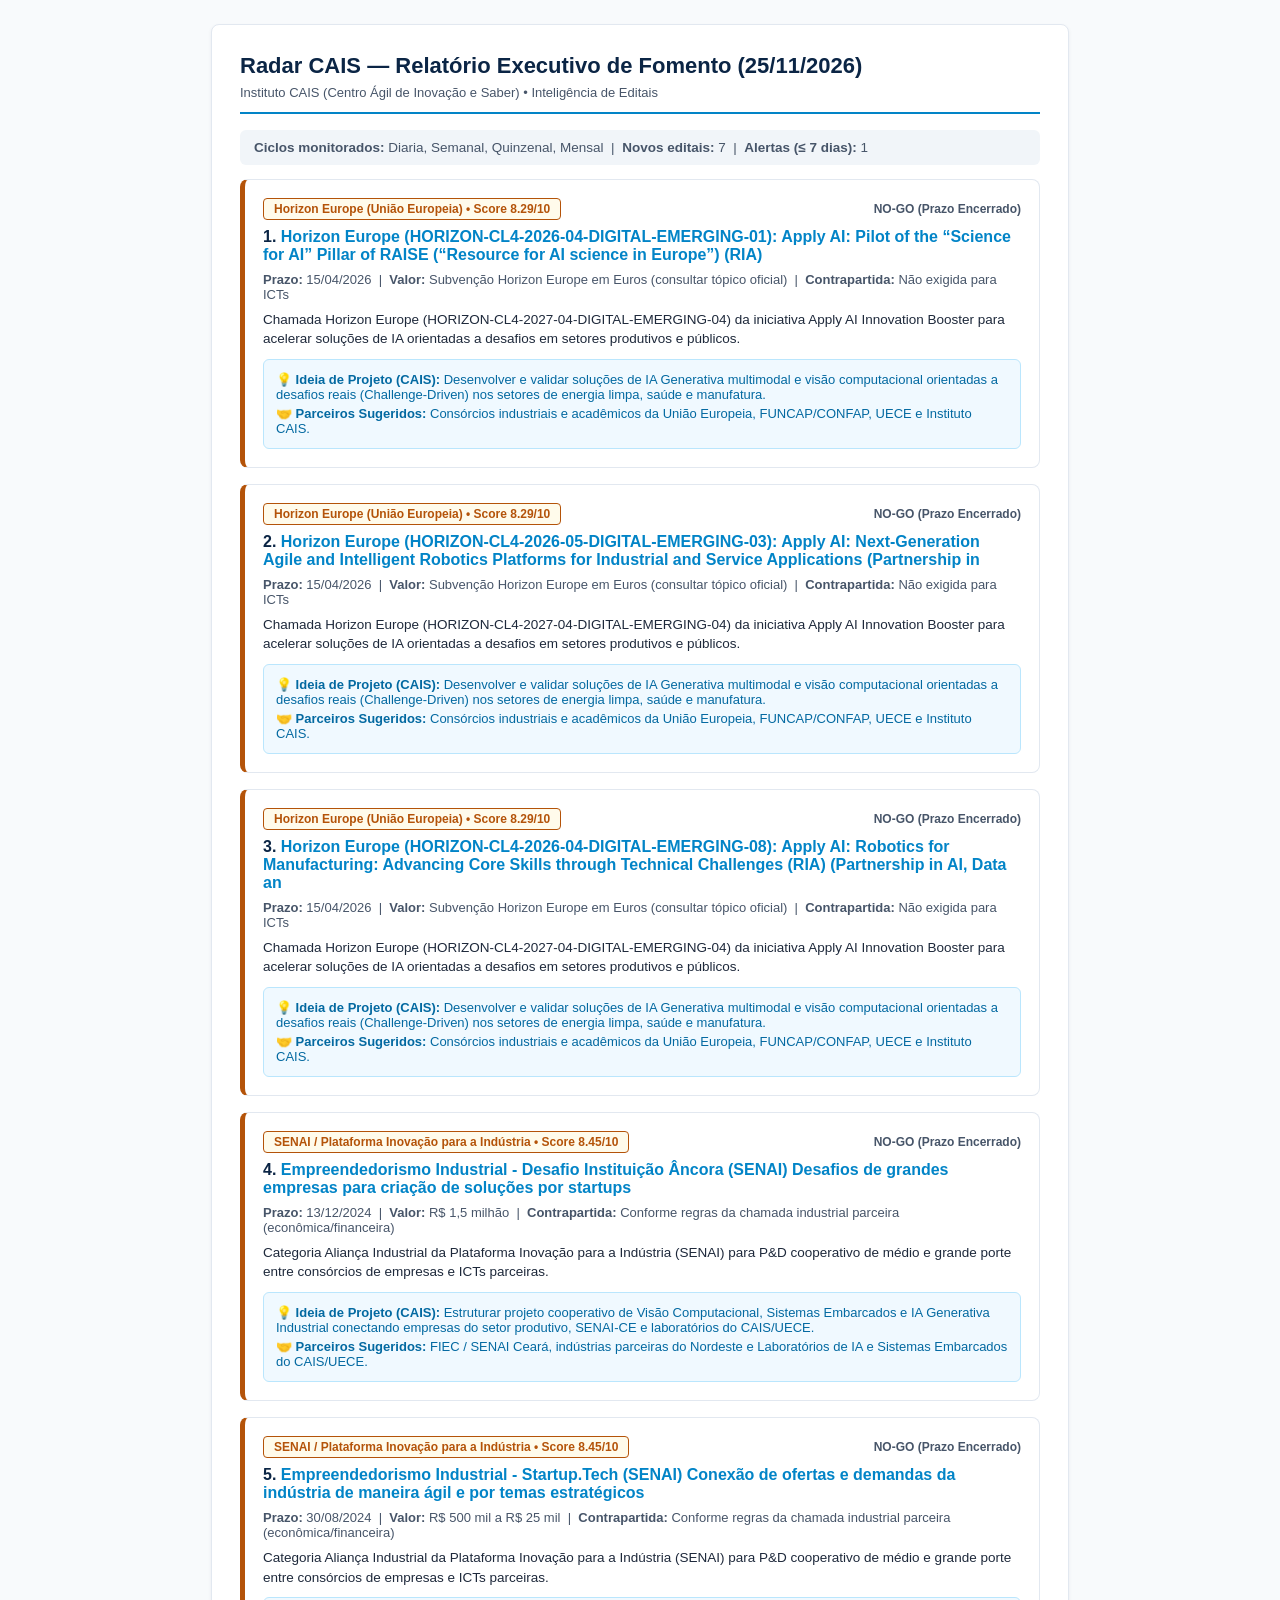
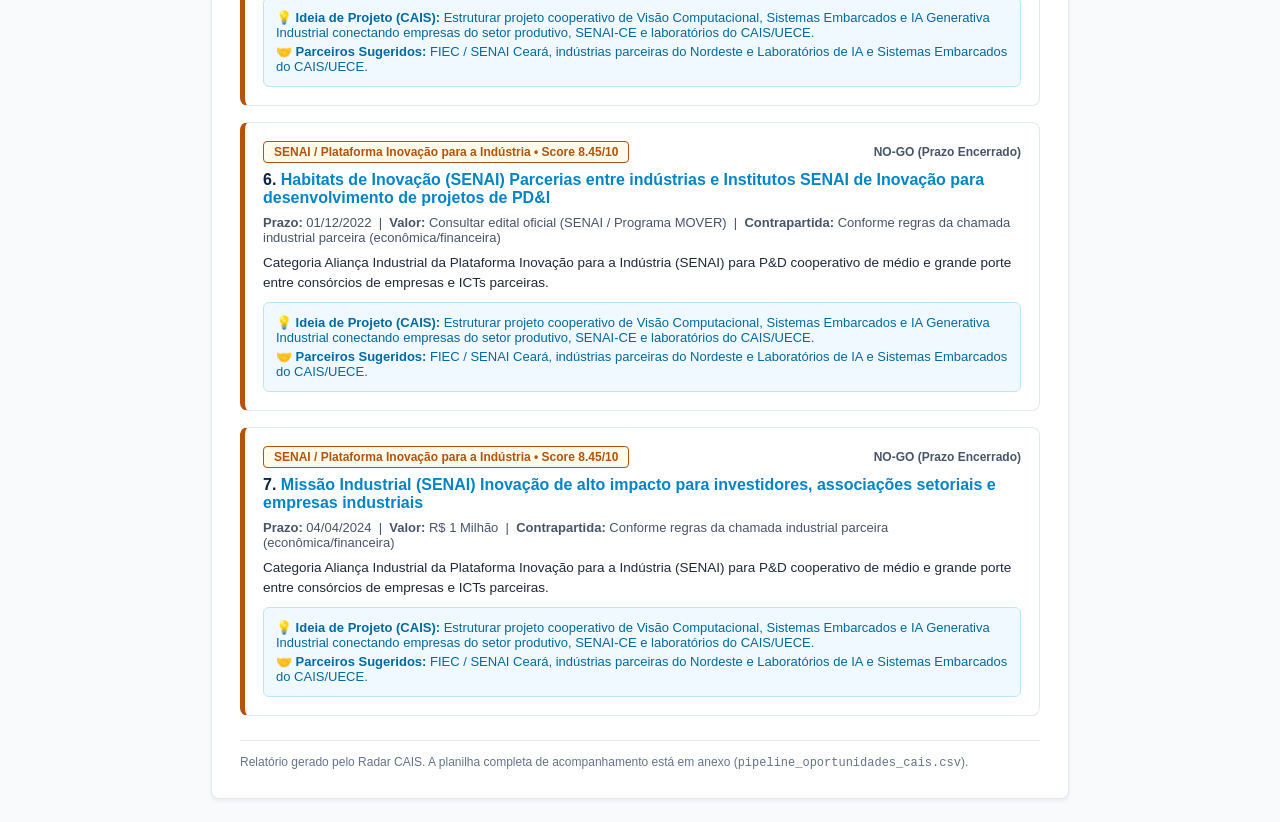
==== commit b16e2147: "feat(radar-cais): plataforma auditada de inteligência de editais e fomento CAIS" ====
--- a/relatorio_ultimo_ciclo.html
+++ b/relatorio_ultimo_ciclo.html
@@ -1,47 +1,218 @@
-
-    <!DOCTYPE html>
-    <html lang="pt-BR">
-    <head>
-      <meta charset="utf-8">
-      <title>Radar CAIS — Relatório de Inteligência</title>
-    </head>
-    <body style="font-family: 'Segoe UI', Arial, sans-serif; background-color:#F8FAFC; padding:24px; color:#1E293B; margin:0;">
-      <div style="max-width:800px; margin:0 auto; background:#FFFFFF; padding:28px; border-radius:8px; border:1px solid #E2E8F0; box-shadow:0 2px 4px rgba(11,37,69,0.06);">
-        <div style="border-bottom:2px solid #0284C7; padding-bottom:12px; margin-bottom:16px;">
-          <h2 style="margin:0; color:#0B2545; font-size:22px;">
-            Radar CAIS — Relatório Executivo de Fomento (26/11/2026)
-          </h2>
-          <p style="margin:6px 0 0 0; font-size:13px; color:#475569;">
-            Instituto CAIS (Centro Ágil de Inovação e Saber) • Inteligência de Editais
-          </p>
-        </div>
-        <p style="font-size:13.5px; color:#475569; background:#F1F5F9; padding:10px 14px; border-radius:6px;">
-          <strong>Ciclos monitorados:</strong> Diaria &nbsp;|&nbsp;
-          <strong>Novos editais:</strong> 0 &nbsp;|&nbsp;
-          <strong>Retificações:</strong> 0 &nbsp;|&nbsp;
-          <strong>Alertas (&le; 7 dias):</strong> 1
-        </p>
-        
-        <div style="background:#ECFDF5; border:1px solid #34D399; border-left:5px solid #047857; border-radius:8px; padding:14px 16px; margin:14px 0; color:#064E3B; font-size:13px;">
-          <div style="font-size:15px; font-weight:bold; margin-bottom:6px;">🟢 100% FUNCIONAL E ONLINE</div>
-          <div>
-            <strong>Site Online:</strong> <a href="https://jaimeabreu2.github.io/radar-cais/" style="color:#064E3B;">200 OK (53 ms)</a>
-            &nbsp;|&nbsp; <strong>Base Pública:</strong> 62 editais (23 vigentes)
-          </div>
-          <div style="margin-top:8px; padding-top:8px; border-top:1px dashed #34D399;">
-            <strong>Relatório de Problemas / Falhas do Projeto:</strong>
-            <div style='margin-top:6px;'>✅ <strong>Nenhuma falha no Radar CAIS.</strong> Site, base de dados e painel 100% operacionais.</div>
-          </div>
-        </div>
-        
-        
-        
-        
-        <p style='color:#475569;'>Nenhuma nova oportunidade inédita qualificada neste ciclo.</p>
-        <div style="font-size:12px; color:#64748B; border-top:1px solid #E2E8F0; padding-top:14px; margin-top:24px;">
-          Relatório gerado pelo Radar CAIS. A planilha completa de acompanhamento está em anexo (<code>pipeline_oportunidades_cais.csv</code>).
-        </div>
-      </div>
-    </body>
-    </html>
+
+    <!DOCTYPE html>
+    <html lang="pt-BR">
+    <head>
+      <meta charset="utf-8">
+      <title>Radar CAIS — Relatório de Inteligência</title>
+    </head>
+    <body style="font-family: 'Segoe UI', Arial, sans-serif; background-color:#F8FAFC; padding:24px; color:#1E293B; margin:0;">
+      <div style="max-width:800px; margin:0 auto; background:#FFFFFF; padding:28px; border-radius:8px; border:1px solid #E2E8F0; box-shadow:0 2px 4px rgba(11,37,69,0.06);">
+        <div style="border-bottom:2px solid #0284C7; padding-bottom:12px; margin-bottom:16px;">
+          <h2 style="margin:0; color:#0B2545; font-size:22px;">
+            Radar CAIS — Relatório Executivo de Fomento (25/11/2026)
+          </h2>
+          <p style="margin:6px 0 0 0; font-size:13px; color:#475569;">
+            Instituto CAIS (Centro Ágil de Inovação e Saber) • Inteligência de Editais
+          </p>
+        </div>
+        <p style="font-size:13.5px; color:#475569; background:#F1F5F9; padding:10px 14px; border-radius:6px;">
+          <strong>Ciclos monitorados:</strong> Diaria, Semanal, Quinzenal, Mensal &nbsp;|&nbsp;
+          <strong>Novos editais:</strong> 7 &nbsp;|&nbsp;
+          <strong>Alertas (&le; 7 dias):</strong> 1
+        </p>
+        
+            <div style="border:1px solid #E2E8F0; border-left:5px solid #B45309; border-radius:8px; padding:18px; margin-bottom:16px; background:#FFFFFF;">
+              <div style="display:flex; justify-content:space-between; align-items:center; margin-bottom:8px;">
+                <span style="background:#FFFBEB; color:#B45309; border:1px solid #B45309; padding:3px 10px; border-radius:4px; font-size:12px; font-weight:bold;">
+                  Horizon Europe (União Europeia) • Score 8.29/10
+                </span>
+                <span style="font-size:12px; color:#475569; font-weight:bold;">
+                  NO-GO (Prazo Encerrado)
+                </span>
+              </div>
+              <h3 style="margin:8px 0; color:#0B2545; font-size:16px;">
+                1. <a href="https://ec.europa.eu/info/funding-tenders/opportunities/portal/screen/opportunities/topic-details/horizon-cl4-2026-04-digital-emerging-01" style="color:#0284C7; text-decoration:none;">Horizon Europe (HORIZON-CL4-2026-04-DIGITAL-EMERGING-01): Apply AI: Pilot of the “Science for AI” Pillar of RAISE (“Resource for AI science in Europe”) (RIA)</a>
+              </h3>
+              <p style="margin:4px 0 8px 0; font-size:13px; color:#475569;">
+                <strong>Prazo:</strong> 15/04/2026 &nbsp;|&nbsp;
+                <strong>Valor:</strong> Subvenção Horizon Europe em Euros (consultar tópico oficial) &nbsp;|&nbsp;
+                <strong>Contrapartida:</strong> Não exigida para ICTs
+              </p>
+              <p style="margin:8px 0; font-size:13.5px; color:#1E293B; line-height:1.45;">
+                Chamada Horizon Europe (HORIZON-CL4-2027-04-DIGITAL-EMERGING-04) da iniciativa Apply AI Innovation Booster para acelerar soluções de IA orientadas a desafios em setores produtivos e públicos.
+              </p>
+              <div style="background:#F0F9FF; border:1px solid #BAE6FD; padding:12px; border-radius:6px; font-size:13px; color:#0369A1; margin-top:10px;">
+                <div><strong>💡 Ideia de Projeto (CAIS):</strong> Desenvolver e validar soluções de IA Generativa multimodal e visão computacional orientadas a desafios reais (Challenge-Driven) nos setores de energia limpa, saúde e manufatura.</div>
+                <div style="margin-top:4px;"><strong>🤝 Parceiros Sugeridos:</strong> Consórcios industriais e acadêmicos da União Europeia, FUNCAP/CONFAP, UECE e Instituto CAIS.</div>
+              </div>
+            </div>
+            
+
+            <div style="border:1px solid #E2E8F0; border-left:5px solid #B45309; border-radius:8px; padding:18px; margin-bottom:16px; background:#FFFFFF;">
+              <div style="display:flex; justify-content:space-between; align-items:center; margin-bottom:8px;">
+                <span style="background:#FFFBEB; color:#B45309; border:1px solid #B45309; padding:3px 10px; border-radius:4px; font-size:12px; font-weight:bold;">
+                  Horizon Europe (União Europeia) • Score 8.29/10
+                </span>
+                <span style="font-size:12px; color:#475569; font-weight:bold;">
+                  NO-GO (Prazo Encerrado)
+                </span>
+              </div>
+              <h3 style="margin:8px 0; color:#0B2545; font-size:16px;">
+                2. <a href="https://ec.europa.eu/info/funding-tenders/opportunities/portal/screen/opportunities/topic-details/horizon-cl4-2026-05-digital-emerging-03" style="color:#0284C7; text-decoration:none;">Horizon Europe (HORIZON-CL4-2026-05-DIGITAL-EMERGING-03): Apply AI: Next-Generation Agile and Intelligent Robotics Platforms for Industrial and Service Applications (Partnership in</a>
+              </h3>
+              <p style="margin:4px 0 8px 0; font-size:13px; color:#475569;">
+                <strong>Prazo:</strong> 15/04/2026 &nbsp;|&nbsp;
+                <strong>Valor:</strong> Subvenção Horizon Europe em Euros (consultar tópico oficial) &nbsp;|&nbsp;
+                <strong>Contrapartida:</strong> Não exigida para ICTs
+              </p>
+              <p style="margin:8px 0; font-size:13.5px; color:#1E293B; line-height:1.45;">
+                Chamada Horizon Europe (HORIZON-CL4-2027-04-DIGITAL-EMERGING-04) da iniciativa Apply AI Innovation Booster para acelerar soluções de IA orientadas a desafios em setores produtivos e públicos.
+              </p>
+              <div style="background:#F0F9FF; border:1px solid #BAE6FD; padding:12px; border-radius:6px; font-size:13px; color:#0369A1; margin-top:10px;">
+                <div><strong>💡 Ideia de Projeto (CAIS):</strong> Desenvolver e validar soluções de IA Generativa multimodal e visão computacional orientadas a desafios reais (Challenge-Driven) nos setores de energia limpa, saúde e manufatura.</div>
+                <div style="margin-top:4px;"><strong>🤝 Parceiros Sugeridos:</strong> Consórcios industriais e acadêmicos da União Europeia, FUNCAP/CONFAP, UECE e Instituto CAIS.</div>
+              </div>
+            </div>
+            
+
+            <div style="border:1px solid #E2E8F0; border-left:5px solid #B45309; border-radius:8px; padding:18px; margin-bottom:16px; background:#FFFFFF;">
+              <div style="display:flex; justify-content:space-between; align-items:center; margin-bottom:8px;">
+                <span style="background:#FFFBEB; color:#B45309; border:1px solid #B45309; padding:3px 10px; border-radius:4px; font-size:12px; font-weight:bold;">
+                  Horizon Europe (União Europeia) • Score 8.29/10
+                </span>
+                <span style="font-size:12px; color:#475569; font-weight:bold;">
+                  NO-GO (Prazo Encerrado)
+                </span>
+              </div>
+              <h3 style="margin:8px 0; color:#0B2545; font-size:16px;">
+                3. <a href="https://ec.europa.eu/info/funding-tenders/opportunities/portal/screen/opportunities/topic-details/horizon-cl4-2026-04-digital-emerging-08" style="color:#0284C7; text-decoration:none;">Horizon Europe (HORIZON-CL4-2026-04-DIGITAL-EMERGING-08): Apply AI: Robotics for Manufacturing: Advancing Core Skills through Technical Challenges (RIA) (Partnership in AI, Data an</a>
+              </h3>
+              <p style="margin:4px 0 8px 0; font-size:13px; color:#475569;">
+                <strong>Prazo:</strong> 15/04/2026 &nbsp;|&nbsp;
+                <strong>Valor:</strong> Subvenção Horizon Europe em Euros (consultar tópico oficial) &nbsp;|&nbsp;
+                <strong>Contrapartida:</strong> Não exigida para ICTs
+              </p>
+              <p style="margin:8px 0; font-size:13.5px; color:#1E293B; line-height:1.45;">
+                Chamada Horizon Europe (HORIZON-CL4-2027-04-DIGITAL-EMERGING-04) da iniciativa Apply AI Innovation Booster para acelerar soluções de IA orientadas a desafios em setores produtivos e públicos.
+              </p>
+              <div style="background:#F0F9FF; border:1px solid #BAE6FD; padding:12px; border-radius:6px; font-size:13px; color:#0369A1; margin-top:10px;">
+                <div><strong>💡 Ideia de Projeto (CAIS):</strong> Desenvolver e validar soluções de IA Generativa multimodal e visão computacional orientadas a desafios reais (Challenge-Driven) nos setores de energia limpa, saúde e manufatura.</div>
+                <div style="margin-top:4px;"><strong>🤝 Parceiros Sugeridos:</strong> Consórcios industriais e acadêmicos da União Europeia, FUNCAP/CONFAP, UECE e Instituto CAIS.</div>
+              </div>
+            </div>
+            
+
+            <div style="border:1px solid #E2E8F0; border-left:5px solid #B45309; border-radius:8px; padding:18px; margin-bottom:16px; background:#FFFFFF;">
+              <div style="display:flex; justify-content:space-between; align-items:center; margin-bottom:8px;">
+                <span style="background:#FFFBEB; color:#B45309; border:1px solid #B45309; padding:3px 10px; border-radius:4px; font-size:12px; font-weight:bold;">
+                  SENAI / Plataforma Inovação para a Indústria • Score 8.45/10
+                </span>
+                <span style="font-size:12px; color:#475569; font-weight:bold;">
+                  NO-GO (Prazo Encerrado)
+                </span>
+              </div>
+              <h3 style="margin:8px 0; color:#0B2545; font-size:16px;">
+                4. <a href="https://www.portaldaindustria.com.br/canais/plataforma-inovacao-para-industria/categoria/empreendedorismo-industrial-desafio-instituicao/" style="color:#0284C7; text-decoration:none;">Empreendedorismo Industrial - Desafio Instituição Âncora (SENAI) Desafios de grandes empresas para criação de soluções por startups</a>
+              </h3>
+              <p style="margin:4px 0 8px 0; font-size:13px; color:#475569;">
+                <strong>Prazo:</strong> 13/12/2024 &nbsp;|&nbsp;
+                <strong>Valor:</strong> R$ 1,5 milhão &nbsp;|&nbsp;
+                <strong>Contrapartida:</strong> Conforme regras da chamada industrial parceira (econômica/financeira)
+              </p>
+              <p style="margin:8px 0; font-size:13.5px; color:#1E293B; line-height:1.45;">
+                Categoria Aliança Industrial da Plataforma Inovação para a Indústria (SENAI) para P&amp;D cooperativo de médio e grande porte entre consórcios de empresas e ICTs parceiras.
+              </p>
+              <div style="background:#F0F9FF; border:1px solid #BAE6FD; padding:12px; border-radius:6px; font-size:13px; color:#0369A1; margin-top:10px;">
+                <div><strong>💡 Ideia de Projeto (CAIS):</strong> Estruturar projeto cooperativo de Visão Computacional, Sistemas Embarcados e IA Generativa Industrial conectando empresas do setor produtivo, SENAI-CE e laboratórios do CAIS/UECE.</div>
+                <div style="margin-top:4px;"><strong>🤝 Parceiros Sugeridos:</strong> FIEC / SENAI Ceará, indústrias parceiras do Nordeste e Laboratórios de IA e Sistemas Embarcados do CAIS/UECE.</div>
+              </div>
+            </div>
+            
+
+            <div style="border:1px solid #E2E8F0; border-left:5px solid #B45309; border-radius:8px; padding:18px; margin-bottom:16px; background:#FFFFFF;">
+              <div style="display:flex; justify-content:space-between; align-items:center; margin-bottom:8px;">
+                <span style="background:#FFFBEB; color:#B45309; border:1px solid #B45309; padding:3px 10px; border-radius:4px; font-size:12px; font-weight:bold;">
+                  SENAI / Plataforma Inovação para a Indústria • Score 8.45/10
+                </span>
+                <span style="font-size:12px; color:#475569; font-weight:bold;">
+                  NO-GO (Prazo Encerrado)
+                </span>
+              </div>
+              <h3 style="margin:8px 0; color:#0B2545; font-size:16px;">
+                5. <a href="https://www.portaldaindustria.com.br/canais/plataforma-inovacao-para-industria/categoria/empreendedorismo-industrial-startuptech/" style="color:#0284C7; text-decoration:none;">Empreendedorismo Industrial - Startup.Tech (SENAI) Conexão de ofertas e demandas da indústria de maneira ágil e por temas estratégicos</a>
+              </h3>
+              <p style="margin:4px 0 8px 0; font-size:13px; color:#475569;">
+                <strong>Prazo:</strong> 30/08/2024 &nbsp;|&nbsp;
+                <strong>Valor:</strong> R$ 500 mil a R$ 25 mil &nbsp;|&nbsp;
+                <strong>Contrapartida:</strong> Conforme regras da chamada industrial parceira (econômica/financeira)
+              </p>
+              <p style="margin:8px 0; font-size:13.5px; color:#1E293B; line-height:1.45;">
+                Categoria Aliança Industrial da Plataforma Inovação para a Indústria (SENAI) para P&amp;D cooperativo de médio e grande porte entre consórcios de empresas e ICTs parceiras.
+              </p>
+              <div style="background:#F0F9FF; border:1px solid #BAE6FD; padding:12px; border-radius:6px; font-size:13px; color:#0369A1; margin-top:10px;">
+                <div><strong>💡 Ideia de Projeto (CAIS):</strong> Estruturar projeto cooperativo de Visão Computacional, Sistemas Embarcados e IA Generativa Industrial conectando empresas do setor produtivo, SENAI-CE e laboratórios do CAIS/UECE.</div>
+                <div style="margin-top:4px;"><strong>🤝 Parceiros Sugeridos:</strong> FIEC / SENAI Ceará, indústrias parceiras do Nordeste e Laboratórios de IA e Sistemas Embarcados do CAIS/UECE.</div>
+              </div>
+            </div>
+            
+
+            <div style="border:1px solid #E2E8F0; border-left:5px solid #B45309; border-radius:8px; padding:18px; margin-bottom:16px; background:#FFFFFF;">
+              <div style="display:flex; justify-content:space-between; align-items:center; margin-bottom:8px;">
+                <span style="background:#FFFBEB; color:#B45309; border:1px solid #B45309; padding:3px 10px; border-radius:4px; font-size:12px; font-weight:bold;">
+                  SENAI / Plataforma Inovação para a Indústria • Score 8.45/10
+                </span>
+                <span style="font-size:12px; color:#475569; font-weight:bold;">
+                  NO-GO (Prazo Encerrado)
+                </span>
+              </div>
+              <h3 style="margin:8px 0; color:#0B2545; font-size:16px;">
+                6. <a href="https://www.portaldaindustria.com.br/canais/plataforma-inovacao-para-industria/categoria/habitats-de-inovacao/" style="color:#0284C7; text-decoration:none;">Habitats de Inovação (SENAI) Parcerias entre indústrias e Institutos SENAI de Inovação para desenvolvimento de projetos de PD&amp;I</a>
+              </h3>
+              <p style="margin:4px 0 8px 0; font-size:13px; color:#475569;">
+                <strong>Prazo:</strong> 01/12/2022 &nbsp;|&nbsp;
+                <strong>Valor:</strong> Consultar edital oficial (SENAI / Programa MOVER) &nbsp;|&nbsp;
+                <strong>Contrapartida:</strong> Conforme regras da chamada industrial parceira (econômica/financeira)
+              </p>
+              <p style="margin:8px 0; font-size:13.5px; color:#1E293B; line-height:1.45;">
+                Categoria Aliança Industrial da Plataforma Inovação para a Indústria (SENAI) para P&amp;D cooperativo de médio e grande porte entre consórcios de empresas e ICTs parceiras.
+              </p>
+              <div style="background:#F0F9FF; border:1px solid #BAE6FD; padding:12px; border-radius:6px; font-size:13px; color:#0369A1; margin-top:10px;">
+                <div><strong>💡 Ideia de Projeto (CAIS):</strong> Estruturar projeto cooperativo de Visão Computacional, Sistemas Embarcados e IA Generativa Industrial conectando empresas do setor produtivo, SENAI-CE e laboratórios do CAIS/UECE.</div>
+                <div style="margin-top:4px;"><strong>🤝 Parceiros Sugeridos:</strong> FIEC / SENAI Ceará, indústrias parceiras do Nordeste e Laboratórios de IA e Sistemas Embarcados do CAIS/UECE.</div>
+              </div>
+            </div>
+            
+
+            <div style="border:1px solid #E2E8F0; border-left:5px solid #B45309; border-radius:8px; padding:18px; margin-bottom:16px; background:#FFFFFF;">
+              <div style="display:flex; justify-content:space-between; align-items:center; margin-bottom:8px;">
+                <span style="background:#FFFBEB; color:#B45309; border:1px solid #B45309; padding:3px 10px; border-radius:4px; font-size:12px; font-weight:bold;">
+                  SENAI / Plataforma Inovação para a Indústria • Score 8.45/10
+                </span>
+                <span style="font-size:12px; color:#475569; font-weight:bold;">
+                  NO-GO (Prazo Encerrado)
+                </span>
+              </div>
+              <h3 style="margin:8px 0; color:#0B2545; font-size:16px;">
+                7. <a href="https://www.portaldaindustria.com.br/canais/plataforma-inovacao-para-industria/categoria/missao-industrial/" style="color:#0284C7; text-decoration:none;">Missão Industrial (SENAI) Inovação de alto impacto para investidores, associações setoriais e empresas industriais</a>
+              </h3>
+              <p style="margin:4px 0 8px 0; font-size:13px; color:#475569;">
+                <strong>Prazo:</strong> 04/04/2024 &nbsp;|&nbsp;
+                <strong>Valor:</strong> R$ 1 Milhão &nbsp;|&nbsp;
+                <strong>Contrapartida:</strong> Conforme regras da chamada industrial parceira (econômica/financeira)
+              </p>
+              <p style="margin:8px 0; font-size:13.5px; color:#1E293B; line-height:1.45;">
+                Categoria Aliança Industrial da Plataforma Inovação para a Indústria (SENAI) para P&amp;D cooperativo de médio e grande porte entre consórcios de empresas e ICTs parceiras.
+              </p>
+              <div style="background:#F0F9FF; border:1px solid #BAE6FD; padding:12px; border-radius:6px; font-size:13px; color:#0369A1; margin-top:10px;">
+                <div><strong>💡 Ideia de Projeto (CAIS):</strong> Estruturar projeto cooperativo de Visão Computacional, Sistemas Embarcados e IA Generativa Industrial conectando empresas do setor produtivo, SENAI-CE e laboratórios do CAIS/UECE.</div>
+                <div style="margin-top:4px;"><strong>🤝 Parceiros Sugeridos:</strong> FIEC / SENAI Ceará, indústrias parceiras do Nordeste e Laboratórios de IA e Sistemas Embarcados do CAIS/UECE.</div>
+              </div>
+            </div>
+            
+        <div style="font-size:12px; color:#64748B; border-top:1px solid #E2E8F0; padding-top:14px; margin-top:24px;">
+          Relatório gerado pelo Radar CAIS. A planilha completa de acompanhamento está em anexo (<code>pipeline_oportunidades_cais.csv</code>).
+        </div>
+      </div>
+    </body>
+    </html>
     
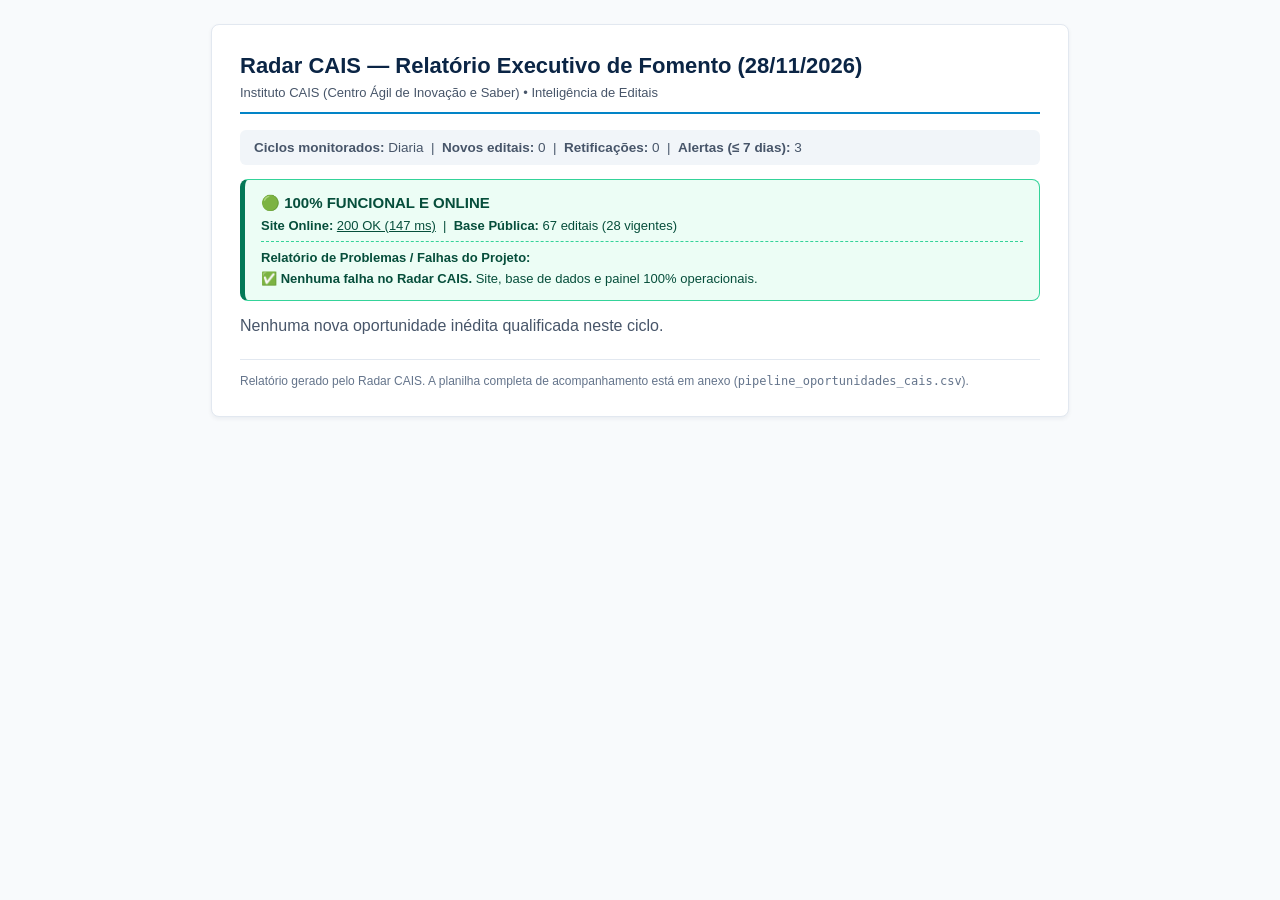
==== commit c553a1a7: "chore(radar): atualização automática de editais [skip ci]" ====
--- a/relatorio_ultimo_ciclo.html
+++ b/relatorio_ultimo_ciclo.html
@@ -1,218 +1,47 @@
-
-    <!DOCTYPE html>
-    <html lang="pt-BR">
-    <head>
-      <meta charset="utf-8">
-      <title>Radar CAIS — Relatório de Inteligência</title>
-    </head>
-    <body style="font-family: 'Segoe UI', Arial, sans-serif; background-color:#F8FAFC; padding:24px; color:#1E293B; margin:0;">
-      <div style="max-width:800px; margin:0 auto; background:#FFFFFF; padding:28px; border-radius:8px; border:1px solid #E2E8F0; box-shadow:0 2px 4px rgba(11,37,69,0.06);">
-        <div style="border-bottom:2px solid #0284C7; padding-bottom:12px; margin-bottom:16px;">
-          <h2 style="margin:0; color:#0B2545; font-size:22px;">
-            Radar CAIS — Relatório Executivo de Fomento (25/11/2026)
-          </h2>
-          <p style="margin:6px 0 0 0; font-size:13px; color:#475569;">
-            Instituto CAIS (Centro Ágil de Inovação e Saber) • Inteligência de Editais
-          </p>
-        </div>
-        <p style="font-size:13.5px; color:#475569; background:#F1F5F9; padding:10px 14px; border-radius:6px;">
-          <strong>Ciclos monitorados:</strong> Diaria, Semanal, Quinzenal, Mensal &nbsp;|&nbsp;
-          <strong>Novos editais:</strong> 7 &nbsp;|&nbsp;
-          <strong>Alertas (&le; 7 dias):</strong> 1
-        </p>
-        
-            <div style="border:1px solid #E2E8F0; border-left:5px solid #B45309; border-radius:8px; padding:18px; margin-bottom:16px; background:#FFFFFF;">
-              <div style="display:flex; justify-content:space-between; align-items:center; margin-bottom:8px;">
-                <span style="background:#FFFBEB; color:#B45309; border:1px solid #B45309; padding:3px 10px; border-radius:4px; font-size:12px; font-weight:bold;">
-                  Horizon Europe (União Europeia) • Score 8.29/10
-                </span>
-                <span style="font-size:12px; color:#475569; font-weight:bold;">
-                  NO-GO (Prazo Encerrado)
-                </span>
-              </div>
-              <h3 style="margin:8px 0; color:#0B2545; font-size:16px;">
-                1. <a href="https://ec.europa.eu/info/funding-tenders/opportunities/portal/screen/opportunities/topic-details/horizon-cl4-2026-04-digital-emerging-01" style="color:#0284C7; text-decoration:none;">Horizon Europe (HORIZON-CL4-2026-04-DIGITAL-EMERGING-01): Apply AI: Pilot of the “Science for AI” Pillar of RAISE (“Resource for AI science in Europe”) (RIA)</a>
-              </h3>
-              <p style="margin:4px 0 8px 0; font-size:13px; color:#475569;">
-                <strong>Prazo:</strong> 15/04/2026 &nbsp;|&nbsp;
-                <strong>Valor:</strong> Subvenção Horizon Europe em Euros (consultar tópico oficial) &nbsp;|&nbsp;
-                <strong>Contrapartida:</strong> Não exigida para ICTs
-              </p>
-              <p style="margin:8px 0; font-size:13.5px; color:#1E293B; line-height:1.45;">
-                Chamada Horizon Europe (HORIZON-CL4-2027-04-DIGITAL-EMERGING-04) da iniciativa Apply AI Innovation Booster para acelerar soluções de IA orientadas a desafios em setores produtivos e públicos.
-              </p>
-              <div style="background:#F0F9FF; border:1px solid #BAE6FD; padding:12px; border-radius:6px; font-size:13px; color:#0369A1; margin-top:10px;">
-                <div><strong>💡 Ideia de Projeto (CAIS):</strong> Desenvolver e validar soluções de IA Generativa multimodal e visão computacional orientadas a desafios reais (Challenge-Driven) nos setores de energia limpa, saúde e manufatura.</div>
-                <div style="margin-top:4px;"><strong>🤝 Parceiros Sugeridos:</strong> Consórcios industriais e acadêmicos da União Europeia, FUNCAP/CONFAP, UECE e Instituto CAIS.</div>
-              </div>
-            </div>
-            
-
-            <div style="border:1px solid #E2E8F0; border-left:5px solid #B45309; border-radius:8px; padding:18px; margin-bottom:16px; background:#FFFFFF;">
-              <div style="display:flex; justify-content:space-between; align-items:center; margin-bottom:8px;">
-                <span style="background:#FFFBEB; color:#B45309; border:1px solid #B45309; padding:3px 10px; border-radius:4px; font-size:12px; font-weight:bold;">
-                  Horizon Europe (União Europeia) • Score 8.29/10
-                </span>
-                <span style="font-size:12px; color:#475569; font-weight:bold;">
-                  NO-GO (Prazo Encerrado)
-                </span>
-              </div>
-              <h3 style="margin:8px 0; color:#0B2545; font-size:16px;">
-                2. <a href="https://ec.europa.eu/info/funding-tenders/opportunities/portal/screen/opportunities/topic-details/horizon-cl4-2026-05-digital-emerging-03" style="color:#0284C7; text-decoration:none;">Horizon Europe (HORIZON-CL4-2026-05-DIGITAL-EMERGING-03): Apply AI: Next-Generation Agile and Intelligent Robotics Platforms for Industrial and Service Applications (Partnership in</a>
-              </h3>
-              <p style="margin:4px 0 8px 0; font-size:13px; color:#475569;">
-                <strong>Prazo:</strong> 15/04/2026 &nbsp;|&nbsp;
-                <strong>Valor:</strong> Subvenção Horizon Europe em Euros (consultar tópico oficial) &nbsp;|&nbsp;
-                <strong>Contrapartida:</strong> Não exigida para ICTs
-              </p>
-              <p style="margin:8px 0; font-size:13.5px; color:#1E293B; line-height:1.45;">
-                Chamada Horizon Europe (HORIZON-CL4-2027-04-DIGITAL-EMERGING-04) da iniciativa Apply AI Innovation Booster para acelerar soluções de IA orientadas a desafios em setores produtivos e públicos.
-              </p>
-              <div style="background:#F0F9FF; border:1px solid #BAE6FD; padding:12px; border-radius:6px; font-size:13px; color:#0369A1; margin-top:10px;">
-                <div><strong>💡 Ideia de Projeto (CAIS):</strong> Desenvolver e validar soluções de IA Generativa multimodal e visão computacional orientadas a desafios reais (Challenge-Driven) nos setores de energia limpa, saúde e manufatura.</div>
-                <div style="margin-top:4px;"><strong>🤝 Parceiros Sugeridos:</strong> Consórcios industriais e acadêmicos da União Europeia, FUNCAP/CONFAP, UECE e Instituto CAIS.</div>
-              </div>
-            </div>
-            
-
-            <div style="border:1px solid #E2E8F0; border-left:5px solid #B45309; border-radius:8px; padding:18px; margin-bottom:16px; background:#FFFFFF;">
-              <div style="display:flex; justify-content:space-between; align-items:center; margin-bottom:8px;">
-                <span style="background:#FFFBEB; color:#B45309; border:1px solid #B45309; padding:3px 10px; border-radius:4px; font-size:12px; font-weight:bold;">
-                  Horizon Europe (União Europeia) • Score 8.29/10
-                </span>
-                <span style="font-size:12px; color:#475569; font-weight:bold;">
-                  NO-GO (Prazo Encerrado)
-                </span>
-              </div>
-              <h3 style="margin:8px 0; color:#0B2545; font-size:16px;">
-                3. <a href="https://ec.europa.eu/info/funding-tenders/opportunities/portal/screen/opportunities/topic-details/horizon-cl4-2026-04-digital-emerging-08" style="color:#0284C7; text-decoration:none;">Horizon Europe (HORIZON-CL4-2026-04-DIGITAL-EMERGING-08): Apply AI: Robotics for Manufacturing: Advancing Core Skills through Technical Challenges (RIA) (Partnership in AI, Data an</a>
-              </h3>
-              <p style="margin:4px 0 8px 0; font-size:13px; color:#475569;">
-                <strong>Prazo:</strong> 15/04/2026 &nbsp;|&nbsp;
-                <strong>Valor:</strong> Subvenção Horizon Europe em Euros (consultar tópico oficial) &nbsp;|&nbsp;
-                <strong>Contrapartida:</strong> Não exigida para ICTs
-              </p>
-              <p style="margin:8px 0; font-size:13.5px; color:#1E293B; line-height:1.45;">
-                Chamada Horizon Europe (HORIZON-CL4-2027-04-DIGITAL-EMERGING-04) da iniciativa Apply AI Innovation Booster para acelerar soluções de IA orientadas a desafios em setores produtivos e públicos.
-              </p>
-              <div style="background:#F0F9FF; border:1px solid #BAE6FD; padding:12px; border-radius:6px; font-size:13px; color:#0369A1; margin-top:10px;">
-                <div><strong>💡 Ideia de Projeto (CAIS):</strong> Desenvolver e validar soluções de IA Generativa multimodal e visão computacional orientadas a desafios reais (Challenge-Driven) nos setores de energia limpa, saúde e manufatura.</div>
-                <div style="margin-top:4px;"><strong>🤝 Parceiros Sugeridos:</strong> Consórcios industriais e acadêmicos da União Europeia, FUNCAP/CONFAP, UECE e Instituto CAIS.</div>
-              </div>
-            </div>
-            
-
-            <div style="border:1px solid #E2E8F0; border-left:5px solid #B45309; border-radius:8px; padding:18px; margin-bottom:16px; background:#FFFFFF;">
-              <div style="display:flex; justify-content:space-between; align-items:center; margin-bottom:8px;">
-                <span style="background:#FFFBEB; color:#B45309; border:1px solid #B45309; padding:3px 10px; border-radius:4px; font-size:12px; font-weight:bold;">
-                  SENAI / Plataforma Inovação para a Indústria • Score 8.45/10
-                </span>
-                <span style="font-size:12px; color:#475569; font-weight:bold;">
-                  NO-GO (Prazo Encerrado)
-                </span>
-              </div>
-              <h3 style="margin:8px 0; color:#0B2545; font-size:16px;">
-                4. <a href="https://www.portaldaindustria.com.br/canais/plataforma-inovacao-para-industria/categoria/empreendedorismo-industrial-desafio-instituicao/" style="color:#0284C7; text-decoration:none;">Empreendedorismo Industrial - Desafio Instituição Âncora (SENAI) Desafios de grandes empresas para criação de soluções por startups</a>
-              </h3>
-              <p style="margin:4px 0 8px 0; font-size:13px; color:#475569;">
-                <strong>Prazo:</strong> 13/12/2024 &nbsp;|&nbsp;
-                <strong>Valor:</strong> R$ 1,5 milhão &nbsp;|&nbsp;
-                <strong>Contrapartida:</strong> Conforme regras da chamada industrial parceira (econômica/financeira)
-              </p>
-              <p style="margin:8px 0; font-size:13.5px; color:#1E293B; line-height:1.45;">
-                Categoria Aliança Industrial da Plataforma Inovação para a Indústria (SENAI) para P&amp;D cooperativo de médio e grande porte entre consórcios de empresas e ICTs parceiras.
-              </p>
-              <div style="background:#F0F9FF; border:1px solid #BAE6FD; padding:12px; border-radius:6px; font-size:13px; color:#0369A1; margin-top:10px;">
-                <div><strong>💡 Ideia de Projeto (CAIS):</strong> Estruturar projeto cooperativo de Visão Computacional, Sistemas Embarcados e IA Generativa Industrial conectando empresas do setor produtivo, SENAI-CE e laboratórios do CAIS/UECE.</div>
-                <div style="margin-top:4px;"><strong>🤝 Parceiros Sugeridos:</strong> FIEC / SENAI Ceará, indústrias parceiras do Nordeste e Laboratórios de IA e Sistemas Embarcados do CAIS/UECE.</div>
-              </div>
-            </div>
-            
-
-            <div style="border:1px solid #E2E8F0; border-left:5px solid #B45309; border-radius:8px; padding:18px; margin-bottom:16px; background:#FFFFFF;">
-              <div style="display:flex; justify-content:space-between; align-items:center; margin-bottom:8px;">
-                <span style="background:#FFFBEB; color:#B45309; border:1px solid #B45309; padding:3px 10px; border-radius:4px; font-size:12px; font-weight:bold;">
-                  SENAI / Plataforma Inovação para a Indústria • Score 8.45/10
-                </span>
-                <span style="font-size:12px; color:#475569; font-weight:bold;">
-                  NO-GO (Prazo Encerrado)
-                </span>
-              </div>
-              <h3 style="margin:8px 0; color:#0B2545; font-size:16px;">
-                5. <a href="https://www.portaldaindustria.com.br/canais/plataforma-inovacao-para-industria/categoria/empreendedorismo-industrial-startuptech/" style="color:#0284C7; text-decoration:none;">Empreendedorismo Industrial - Startup.Tech (SENAI) Conexão de ofertas e demandas da indústria de maneira ágil e por temas estratégicos</a>
-              </h3>
-              <p style="margin:4px 0 8px 0; font-size:13px; color:#475569;">
-                <strong>Prazo:</strong> 30/08/2024 &nbsp;|&nbsp;
-                <strong>Valor:</strong> R$ 500 mil a R$ 25 mil &nbsp;|&nbsp;
-                <strong>Contrapartida:</strong> Conforme regras da chamada industrial parceira (econômica/financeira)
-              </p>
-              <p style="margin:8px 0; font-size:13.5px; color:#1E293B; line-height:1.45;">
-                Categoria Aliança Industrial da Plataforma Inovação para a Indústria (SENAI) para P&amp;D cooperativo de médio e grande porte entre consórcios de empresas e ICTs parceiras.
-              </p>
-              <div style="background:#F0F9FF; border:1px solid #BAE6FD; padding:12px; border-radius:6px; font-size:13px; color:#0369A1; margin-top:10px;">
-                <div><strong>💡 Ideia de Projeto (CAIS):</strong> Estruturar projeto cooperativo de Visão Computacional, Sistemas Embarcados e IA Generativa Industrial conectando empresas do setor produtivo, SENAI-CE e laboratórios do CAIS/UECE.</div>
-                <div style="margin-top:4px;"><strong>🤝 Parceiros Sugeridos:</strong> FIEC / SENAI Ceará, indústrias parceiras do Nordeste e Laboratórios de IA e Sistemas Embarcados do CAIS/UECE.</div>
-              </div>
-            </div>
-            
-
-            <div style="border:1px solid #E2E8F0; border-left:5px solid #B45309; border-radius:8px; padding:18px; margin-bottom:16px; background:#FFFFFF;">
-              <div style="display:flex; justify-content:space-between; align-items:center; margin-bottom:8px;">
-                <span style="background:#FFFBEB; color:#B45309; border:1px solid #B45309; padding:3px 10px; border-radius:4px; font-size:12px; font-weight:bold;">
-                  SENAI / Plataforma Inovação para a Indústria • Score 8.45/10
-                </span>
-                <span style="font-size:12px; color:#475569; font-weight:bold;">
-                  NO-GO (Prazo Encerrado)
-                </span>
-              </div>
-              <h3 style="margin:8px 0; color:#0B2545; font-size:16px;">
-                6. <a href="https://www.portaldaindustria.com.br/canais/plataforma-inovacao-para-industria/categoria/habitats-de-inovacao/" style="color:#0284C7; text-decoration:none;">Habitats de Inovação (SENAI) Parcerias entre indústrias e Institutos SENAI de Inovação para desenvolvimento de projetos de PD&amp;I</a>
-              </h3>
-              <p style="margin:4px 0 8px 0; font-size:13px; color:#475569;">
-                <strong>Prazo:</strong> 01/12/2022 &nbsp;|&nbsp;
-                <strong>Valor:</strong> Consultar edital oficial (SENAI / Programa MOVER) &nbsp;|&nbsp;
-                <strong>Contrapartida:</strong> Conforme regras da chamada industrial parceira (econômica/financeira)
-              </p>
-              <p style="margin:8px 0; font-size:13.5px; color:#1E293B; line-height:1.45;">
-                Categoria Aliança Industrial da Plataforma Inovação para a Indústria (SENAI) para P&amp;D cooperativo de médio e grande porte entre consórcios de empresas e ICTs parceiras.
-              </p>
-              <div style="background:#F0F9FF; border:1px solid #BAE6FD; padding:12px; border-radius:6px; font-size:13px; color:#0369A1; margin-top:10px;">
-                <div><strong>💡 Ideia de Projeto (CAIS):</strong> Estruturar projeto cooperativo de Visão Computacional, Sistemas Embarcados e IA Generativa Industrial conectando empresas do setor produtivo, SENAI-CE e laboratórios do CAIS/UECE.</div>
-                <div style="margin-top:4px;"><strong>🤝 Parceiros Sugeridos:</strong> FIEC / SENAI Ceará, indústrias parceiras do Nordeste e Laboratórios de IA e Sistemas Embarcados do CAIS/UECE.</div>
-              </div>
-            </div>
-            
-
-            <div style="border:1px solid #E2E8F0; border-left:5px solid #B45309; border-radius:8px; padding:18px; margin-bottom:16px; background:#FFFFFF;">
-              <div style="display:flex; justify-content:space-between; align-items:center; margin-bottom:8px;">
-                <span style="background:#FFFBEB; color:#B45309; border:1px solid #B45309; padding:3px 10px; border-radius:4px; font-size:12px; font-weight:bold;">
-                  SENAI / Plataforma Inovação para a Indústria • Score 8.45/10
-                </span>
-                <span style="font-size:12px; color:#475569; font-weight:bold;">
-                  NO-GO (Prazo Encerrado)
-                </span>
-              </div>
-              <h3 style="margin:8px 0; color:#0B2545; font-size:16px;">
-                7. <a href="https://www.portaldaindustria.com.br/canais/plataforma-inovacao-para-industria/categoria/missao-industrial/" style="color:#0284C7; text-decoration:none;">Missão Industrial (SENAI) Inovação de alto impacto para investidores, associações setoriais e empresas industriais</a>
-              </h3>
-              <p style="margin:4px 0 8px 0; font-size:13px; color:#475569;">
-                <strong>Prazo:</strong> 04/04/2024 &nbsp;|&nbsp;
-                <strong>Valor:</strong> R$ 1 Milhão &nbsp;|&nbsp;
-                <strong>Contrapartida:</strong> Conforme regras da chamada industrial parceira (econômica/financeira)
-              </p>
-              <p style="margin:8px 0; font-size:13.5px; color:#1E293B; line-height:1.45;">
-                Categoria Aliança Industrial da Plataforma Inovação para a Indústria (SENAI) para P&amp;D cooperativo de médio e grande porte entre consórcios de empresas e ICTs parceiras.
-              </p>
-              <div style="background:#F0F9FF; border:1px solid #BAE6FD; padding:12px; border-radius:6px; font-size:13px; color:#0369A1; margin-top:10px;">
-                <div><strong>💡 Ideia de Projeto (CAIS):</strong> Estruturar projeto cooperativo de Visão Computacional, Sistemas Embarcados e IA Generativa Industrial conectando empresas do setor produtivo, SENAI-CE e laboratórios do CAIS/UECE.</div>
-                <div style="margin-top:4px;"><strong>🤝 Parceiros Sugeridos:</strong> FIEC / SENAI Ceará, indústrias parceiras do Nordeste e Laboratórios de IA e Sistemas Embarcados do CAIS/UECE.</div>
-              </div>
-            </div>
-            
-        <div style="font-size:12px; color:#64748B; border-top:1px solid #E2E8F0; padding-top:14px; margin-top:24px;">
-          Relatório gerado pelo Radar CAIS. A planilha completa de acompanhamento está em anexo (<code>pipeline_oportunidades_cais.csv</code>).
-        </div>
-      </div>
-    </body>
-    </html>
+
+    <!DOCTYPE html>
+    <html lang="pt-BR">
+    <head>
+      <meta charset="utf-8">
+      <title>Radar CAIS — Relatório de Inteligência</title>
+    </head>
+    <body style="font-family: 'Segoe UI', Arial, sans-serif; background-color:#F8FAFC; padding:24px; color:#1E293B; margin:0;">
+      <div style="max-width:800px; margin:0 auto; background:#FFFFFF; padding:28px; border-radius:8px; border:1px solid #E2E8F0; box-shadow:0 2px 4px rgba(11,37,69,0.06);">
+        <div style="border-bottom:2px solid #0284C7; padding-bottom:12px; margin-bottom:16px;">
+          <h2 style="margin:0; color:#0B2545; font-size:22px;">
+            Radar CAIS — Relatório Executivo de Fomento (28/11/2026)
+          </h2>
+          <p style="margin:6px 0 0 0; font-size:13px; color:#475569;">
+            Instituto CAIS (Centro Ágil de Inovação e Saber) • Inteligência de Editais
+          </p>
+        </div>
+        <p style="font-size:13.5px; color:#475569; background:#F1F5F9; padding:10px 14px; border-radius:6px;">
+          <strong>Ciclos monitorados:</strong> Diaria &nbsp;|&nbsp;
+          <strong>Novos editais:</strong> 0 &nbsp;|&nbsp;
+          <strong>Retificações:</strong> 0 &nbsp;|&nbsp;
+          <strong>Alertas (&le; 7 dias):</strong> 3
+        </p>
+        
+        <div style="background:#ECFDF5; border:1px solid #34D399; border-left:5px solid #047857; border-radius:8px; padding:14px 16px; margin:14px 0; color:#064E3B; font-size:13px;">
+          <div style="font-size:15px; font-weight:bold; margin-bottom:6px;">🟢 100% FUNCIONAL E ONLINE</div>
+          <div>
+            <strong>Site Online:</strong> <a href="https://jaimeabreu2.github.io/radar-cais/" style="color:#064E3B;">200 OK (147 ms)</a>
+            &nbsp;|&nbsp; <strong>Base Pública:</strong> 67 editais (28 vigentes)
+          </div>
+          <div style="margin-top:8px; padding-top:8px; border-top:1px dashed #34D399;">
+            <strong>Relatório de Problemas / Falhas do Projeto:</strong>
+            <div style='margin-top:6px;'>✅ <strong>Nenhuma falha no Radar CAIS.</strong> Site, base de dados e painel 100% operacionais.</div>
+          </div>
+        </div>
+        
+        
+        
+        
+        <p style='color:#475569;'>Nenhuma nova oportunidade inédita qualificada neste ciclo.</p>
+        <div style="font-size:12px; color:#64748B; border-top:1px solid #E2E8F0; padding-top:14px; margin-top:24px;">
+          Relatório gerado pelo Radar CAIS. A planilha completa de acompanhamento está em anexo (<code>pipeline_oportunidades_cais.csv</code>).
+        </div>
+      </div>
+    </body>
+    </html>
     
